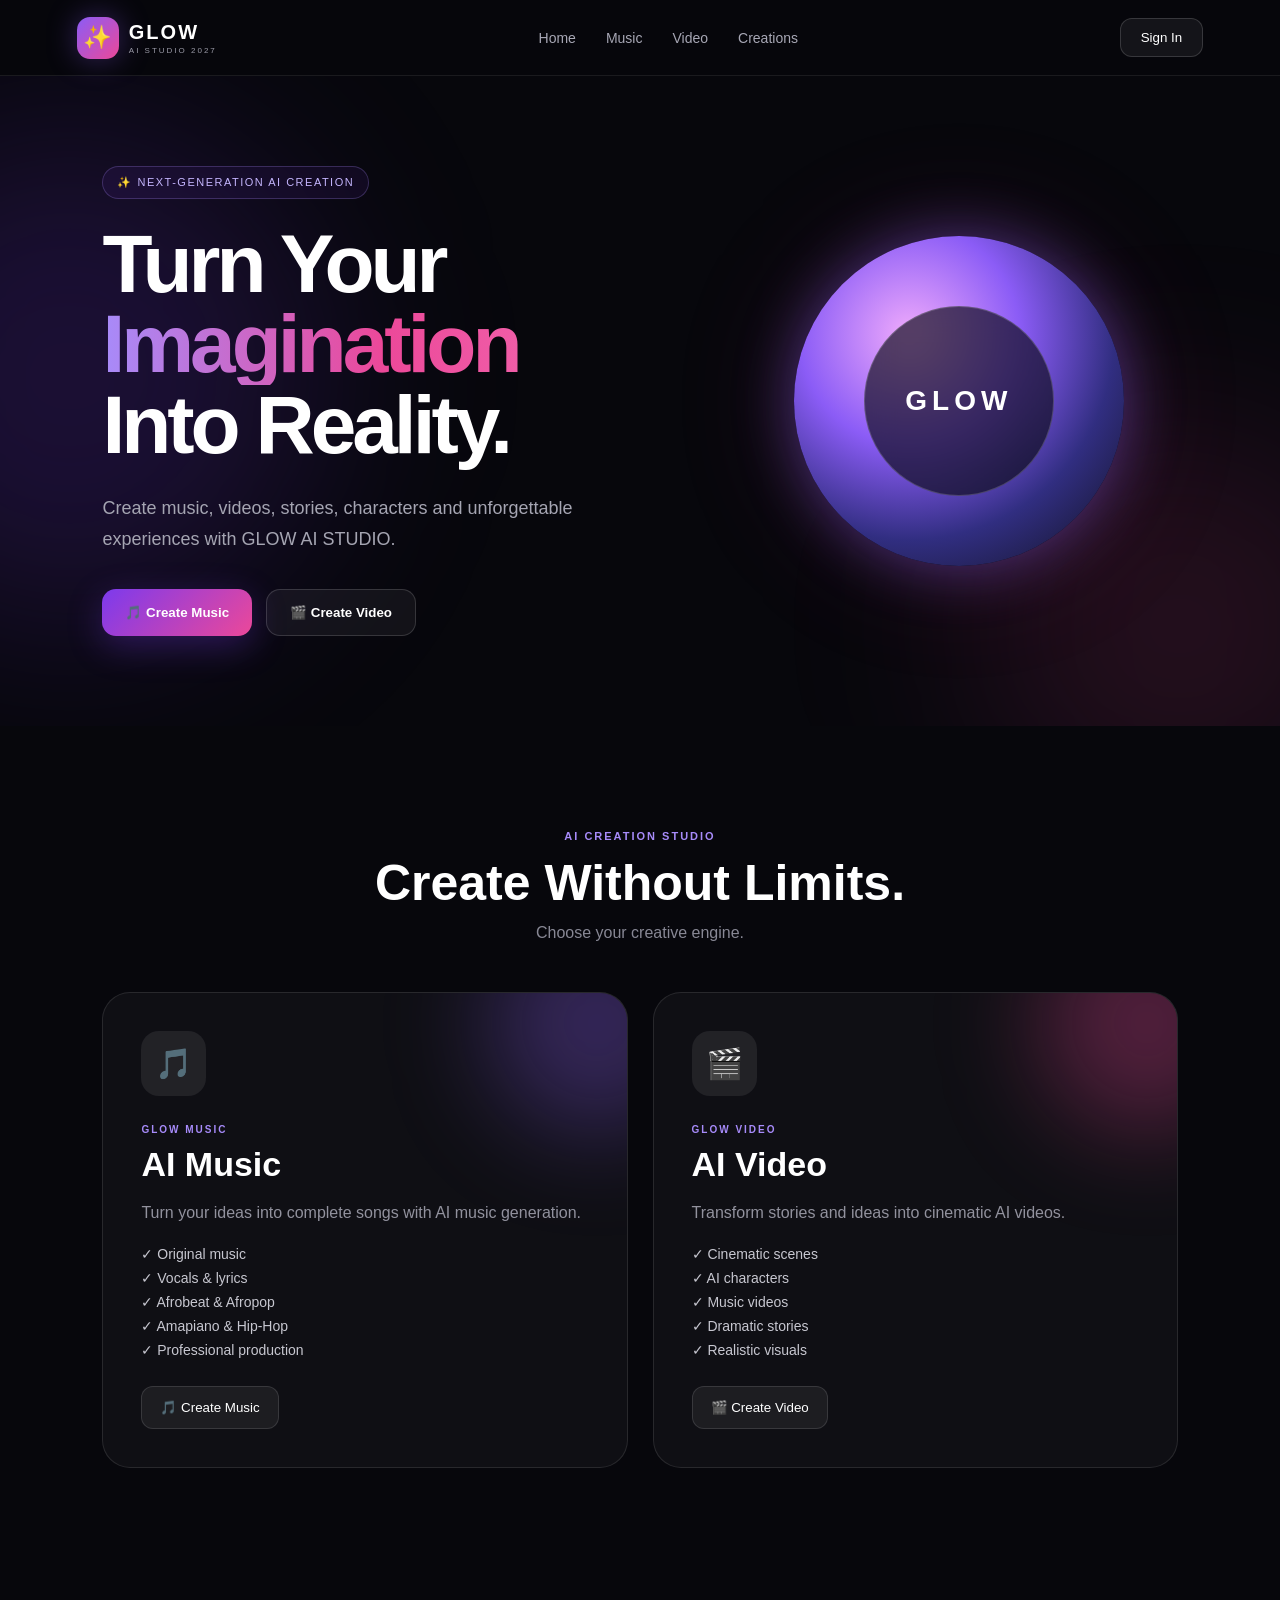
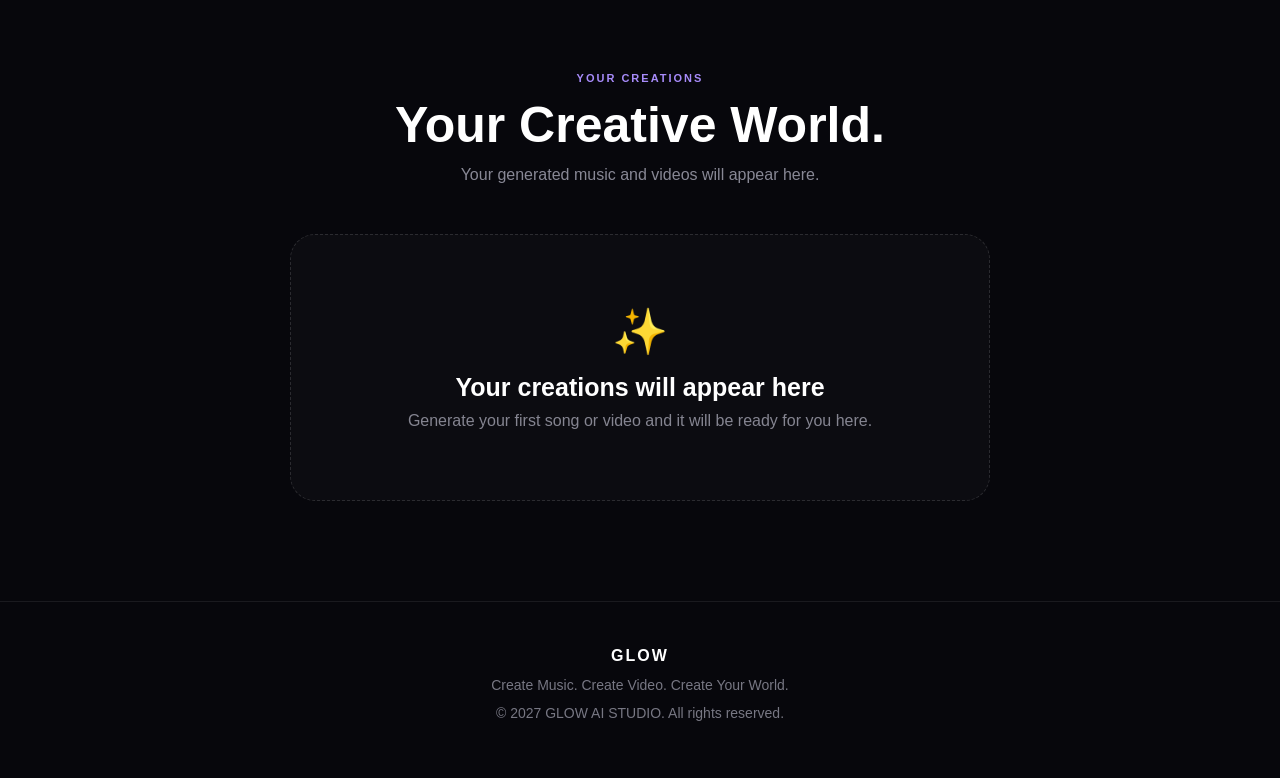
==== index.html @ 0e499d4c "Update index.html with new header and navigation Refactor HTML structure and improve header navigati" ====
<!DOCTYPE html>
<html lang="en">

<head>

    <meta charset="UTF-8">

    <meta
        name="viewport"
        content="width=device-width, initial-scale=1.0"
    >

    <title>GLOW AI STUDIO 2027</title>

    <meta
        name="description"
        content="GLOW AI STUDIO 2027 — Create AI music and AI videos from your imagination."
    >

    <link
        rel="stylesheet"
        href="style.css"
    >

</head>


<body>


<!-- =====================================================
     HEADER
====================================================== -->

<header class="topbar">

    <div class="logo">

        <div class="logo-icon">
            ✨
        </div>

        <div>

            <strong>
                GLOW
            </strong>

            <small>
                AI STUDIO 2027
            </small>

        </div>

    </div>


    <nav>

        <a href="#home">
            Home
        </a>

        <a href="#music">
            Music
        </a>

        <a href="#video">
            Video
        </a>

        <a href="#creations">
            Creations
        </a>

    </nav>


    <button
        class="login-btn"
        type="button"
    >
        Sign In
    </button>

</header>



<!-- =====================================================
     HERO
====================================================== -->

<section
    id="home"
    class="hero"
>


    <div class="hero-content">

        <div class="badge">
            ✨ NEXT-GENERATION AI CREATION
        </div>


        <h1>

            Turn Your

            <span>
                Imagination
            </span>

            Into Reality.

        </h1>


        <p>

            Create music, videos, stories,
            characters and unforgettable
            experiences with GLOW AI STUDIO.

        </p>


        <div class="hero-buttons">


            <button
                type="button"
                class="primary-btn"
                onclick="openStudio('music')"
            >

                🎵 Create Music

            </button>


            <button
                type="button"
                class="secondary-btn"
                onclick="openStudio('video')"
            >

                🎬 Create Video

            </button>


        </div>

    </div>



    <!-- HERO ORB -->

    <div class="hero-orb">

        <div class="orb">

            <div class="orb-inner">
                GLOW
            </div>

        </div>

    </div>


</section>



<!-- =====================================================
     STUDIOS
====================================================== -->

<section
    id="music"
    class="studios"
>


    <div class="section-title">

        <span>
            AI CREATION STUDIO
        </span>

        <h2>
            Create Without Limits.
        </h2>

        <p>
            Choose your creative engine.
        </p>

    </div>



    <div class="studio-grid">


        <!-- MUSIC CARD -->

        <div class="studio-card music-card">

            <div class="card-icon">
                🎵
            </div>


            <div class="card-label">
                GLOW MUSIC
            </div>


            <h3>
                AI Music
            </h3>


            <p>

                Turn your ideas into
                complete songs with AI
                music generation.

            </p>


            <ul>

                <li>
                    ✓ Original music
                </li>

                <li>
                    ✓ Vocals & lyrics
                </li>

                <li>
                    ✓ Afrobeat & Afropop
                </li>

                <li>
                    ✓ Amapiano & Hip-Hop
                </li>

                <li>
                    ✓ Professional production
                </li>

            </ul>


            <button
                type="button"
                class="card-btn"
                onclick="openStudio('music')"
            >

                🎵 Create Music

            </button>

        </div>



        <!-- VIDEO CARD -->

        <div
            id="video"
            class="studio-card video-card"
        >

            <div class="card-icon">
                🎬
            </div>


            <div class="card-label">
                GLOW VIDEO
            </div>


            <h3>
                AI Video
            </h3>


            <p>

                Transform stories and ideas
                into cinematic AI videos.

            </p>


            <ul>

                <li>
                    ✓ Cinematic scenes
                </li>

                <li>
                    ✓ AI characters
                </li>

                <li>
                    ✓ Music videos
                </li>

                <li>
                    ✓ Dramatic stories
                </li>

                <li>
                    ✓ Realistic visuals
                </li>

            </ul>


            <button
                type="button"
                class="card-btn"
                onclick="openStudio('video')"
            >

                🎬 Create Video

            </button>

        </div>


    </div>

</section>



<!-- =====================================================
     CREATIONS
====================================================== -->

<section
    id="creations"
    class="creations"
>


    <div class="section-title">

        <span>
            YOUR CREATIONS
        </span>


        <h2>
            Your Creative World.
        </h2>


        <p>
            Your generated music and videos
            will appear here.
        </p>

    </div>



    <div class="empty-state">

        <div class="empty-icon">
            ✨
        </div>


        <h3>
            Your creations will appear here
        </h3>


        <p>
            Generate your first song or video
            and it will be ready for you here.
        </p>

    </div>


</section>



<!-- =====================================================
     MUSIC / VIDEO MODAL
====================================================== -->

<div
    id="studioModal"
    class="modal"
    onclick="closeStudioOutside(event)"
>


    <div
        class="modal-box"
        onclick="event.stopPropagation()"
    >


        <button
            type="button"
            class="close-btn"
            onclick="closeStudio()"
            aria-label="Close"
        >

            ×

        </button>


        <div id="modalContent">

        </div>


    </div>

</div>



<!-- =====================================================
     FOOTER
====================================================== -->

<footer>

    <div class="footer-logo">

        GLOW

    </div>


    <p>
        Create Music. Create Video.
        Create Your World.
    </p>


    <p>
        © 2027 GLOW AI STUDIO.
        All rights reserved.
    </p>

</footer>



<!-- =====================================================
     JAVASCRIPT
====================================================== -->

<script src="app.js"></script>


</body>

            </html>
---- style.css ----
* {
  margin: 0;
  padding: 0;
  box-sizing: border-box;
  }

html {
scroll-behavior: smooth;
}

body {
font-family: Arial, Helvetica, sans-serif;
background: #07070c;
color: #ffffff;
min-height: 100vh;
}

/* =========================
HEADER
========================= */

.topbar {
position: sticky;
top: 0;
z-index: 100;
height: 76px;
padding: 0 6%;
display: flex;
align-items: center;
justify-content: space-between;
background: rgba(7,7,12,.88);
backdrop-filter: blur(18px);
border-bottom: 1px solid rgba(255,255,255,.08);
}

.logo {
display: flex;
align-items: center;
gap: 10px;
}

.logo-icon {
width: 42px;
height: 42px;
display: grid;
place-items: center;
border-radius: 13px;
font-size: 23px;
background: linear-gradient(135deg,#8b5cf6,#ec4899);
box-shadow: 0 0 30px rgba(139,92,246,.35);
}

.logo strong {
display: block;
font-size: 20px;
letter-spacing: 2px;
}

.logo small {
display: block;
margin-top: 2px;
font-size: 8px;
letter-spacing: 2px;
color: #9b9ba8;
}

nav {
display: flex;
gap: 30px;
}

nav a {
color: #a7a7b5;
text-decoration: none;
font-size: 14px;
transition: .3s;
}

nav a:hover {
color: white;
}

.login-btn {
border: 1px solid rgba(255,255,255,.15);
background: rgba(255,255,255,.06);
color: white;
padding: 11px 20px;
border-radius: 12px;
cursor: pointer;
}

/* =========================
HERO
========================= */

.hero {
position: relative;
min-height: 650px;
padding: 90px 8%;
display: flex;
align-items: center;
justify-content: space-between;
overflow: hidden;
}

.hero::before {
content: "";
position: absolute;
width: 500px;
height: 500px;
left: -180px;
top: 50px;
background: rgba(124,58,237,.18);
filter: blur(100px);
border-radius: 50%;
}

.hero::after {
content: "";
position: absolute;
width: 400px;
height: 400px;
right: -100px;
bottom: -100px;
background: rgba(236,72,153,.13);
filter: blur(100px);
border-radius: 50%;
}

.hero-content {
position: relative;
z-index: 2;
max-width: 650px;
}

.badge {
display: inline-block;
padding: 9px 14px;
margin-bottom: 25px;
border: 1px solid rgba(167,139,250,.25);
border-radius: 50px;
background: rgba(124,58,237,.08);
color: #c4b5fd;
font-size: 11px;
letter-spacing: 1.5px;
}

.hero h1 {
font-size: clamp(48px,7vw,82px);
line-height: .98;
letter-spacing: -4px;
}

.hero h1 span {
display: block;
background: linear-gradient(
90deg,
#a78bfa,
#ec4899,
#f472b6
);
-webkit-background-clip: text;
color: transparent;
}

.hero p {
max-width: 560px;
margin-top: 28px;
color: #a5a5b2;
font-size: 18px;
line-height: 1.7;
}

.hero-buttons {
display: flex;
gap: 14px;
margin-top: 35px;
}

.primary-btn,
.secondary-btn {
padding: 15px 23px;
border-radius: 14px;
font-weight: bold;
cursor: pointer;
transition: .3s;
}

.primary-btn {
border: none;
color: white;
background: linear-gradient(135deg,#7c3aed,#ec4899);
box-shadow: 0 10px 35px rgba(124,58,237,.3);
}

.secondary-btn {
color: white;
background: rgba(255,255,255,.05);
border: 1px solid rgba(255,255,255,.15);
}

.primary-btn:hover,
.secondary-btn:hover,
.card-btn:hover {
transform: translateY(-3px);
}

/* =========================
ORB
========================= */

.hero-orb {
position: relative;
z-index: 2;
margin-right: 5%;
}

.orb {
width: 330px;
height: 330px;
border-radius: 50%;
display: grid;
place-items: center;
background:
radial-gradient(
circle at 35% 30%,
#f0abfc,
#8b5cf6 35%,
#312e81 65%,
#0f0f18
);
box-shadow:
0 0 60px rgba(139,92,246,.45),
0 0 130px rgba(236,72,153,.15);
animation: float 5s ease-in-out infinite;
}

.orb-inner {
width: 190px;
height: 190px;
border-radius: 50%;
display: grid;
place-items: center;
font-size: 28px;
font-weight: bold;
letter-spacing: 5px;
background: rgba(10,10,20,.65);
border: 1px solid rgba(255,255,255,.18);
backdrop-filter: blur(15px);
}

@keyframes float {
0%,100% {
transform: translateY(0);
}

50% {
    transform: translateY(-18px);
}

}

/* =========================
SECTIONS
========================= */

.studios,
.creations {
padding: 100px 8%;
}

.section-title {
text-align: center;
margin-bottom: 50px;
}

.section-title span {
color: #a78bfa;
font-size: 11px;
font-weight: bold;
letter-spacing: 2px;
}

.section-title h2 {
margin-top: 10px;
font-size: clamp(32px,5vw,50px);
}

.section-title p {
margin-top: 12px;
color: #888895;
}

/* =========================
STUDIO CARDS
========================= */

.studio-grid {
max-width: 1100px;
margin: auto;
display: grid;
grid-template-columns: repeat(2,1fr);
gap: 25px;
}

.studio-card {
position: relative;
overflow: hidden;
padding: 38px;
min-height: 430px;
border-radius: 28px;
border: 1px solid rgba(255,255,255,.1);
background: rgba(255,255,255,.035);
transition: .35s;
}

.studio-card:hover {
transform: translateY(-7px);
border-color: rgba(167,139,250,.35);
box-shadow: 0 25px 70px rgba(0,0,0,.3);
}

.music-card::before,
.video-card::before {
content: "";
position: absolute;
width: 220px;
height: 220px;
right: -80px;
top: -80px;
border-radius: 50%;
filter: blur(50px);
}

.music-card::before {
background: rgba(139,92,246,.3);
}

.video-card::before {
background: rgba(236,72,153,.3);
}

.card-icon {
position: relative;
width: 65px;
height: 65px;
display: grid;
place-items: center;
font-size: 30px;
border-radius: 18px;
background: rgba(255,255,255,.08);
margin-bottom: 28px;
}

.card-label {
color: #a78bfa;
font-size: 10px;
font-weight: bold;
letter-spacing: 2px;
}

.studio-card h3 {
margin-top: 10px;
font-size: 34px;
}

.studio-card p {
margin-top: 15px;
color: #92929e;
line-height: 1.7;
}

.studio-card ul {
list-style: none;
margin-top: 20px;
display: grid;
gap: 8px;
color: #c7c7d0;
font-size: 14px;
}

.card-btn {
margin-top: 28px;
padding: 13px 18px;
border: 1px solid rgba(255,255,255,.12);
border-radius: 12px;
background: rgba(255,255,255,.06);
color: white;
cursor: pointer;
transition: .3s;
}

/* =========================
CREATIONS
========================= */

.empty-state {
max-width: 700px;
margin: auto;
padding: 70px 25px;
text-align: center;
border: 1px dashed rgba(255,255,255,.13);
border-radius: 25px;
background: rgba(255,255,255,.025);
}

.empty-icon {
font-size: 45px;
margin-bottom: 15px;
}

.empty-state h3 {
font-size: 25px;
}

.empty-state p {
margin-top: 10px;
color: #858591;
}

/* =========================================================
GLOW MUSIC / VIDEO MODAL
========================================================= */

.modal {
position: fixed;
inset: 0;
z-index: 1000;

display: none;

align-items: center;
justify-content: center;

padding: 25px;

background: rgba(0,0,0,.82);

backdrop-filter: blur(16px);

}

.modal.active {
display: flex;
}

.modal-box {
position: relative;

width: min(850px,100%);
max-height: 92vh;

overflow-y: auto;

padding: 45px;

border-radius: 30px;

border: 1px solid rgba(255,255,255,.13);

background:
    radial-gradient(
        circle at top right,
        rgba(139,92,246,.12),
        transparent 35%
    ),
    #101018;

box-shadow:
    0 40px 120px rgba(0,0,0,.75);

}

/* close */

.close-btn {
position: absolute;

top: 18px;
right: 20px;

width: 40px;
height: 40px;

border: 1px solid rgba(255,255,255,.1);

border-radius: 50%;

background: rgba(255,255,255,.07);

color: white;

font-size: 25px;

cursor: pointer;

z-index: 5;

}

/* =========================
STUDIO HEADER
========================= */

.studio-modal-header {
padding-right: 45px;
margin-bottom: 35px;
}

.studio-modal-badge {
display: inline-block;

margin-bottom: 12px;

color: #a78bfa;

font-size: 11px;
font-weight: bold;

letter-spacing: 2px;

}

.studio-modal-header h2 {
font-size: clamp(30px,5vw,46px);

letter-spacing: -1px;

}

.studio-modal-header p {
margin-top: 12px;

color: #92929e;

line-height: 1.7;

max-width: 650px;

}

/* =========================
FORM
========================= */

.music-form {
display: grid;

gap: 25px;

}

.form-group {
display: grid;
gap: 10px;
}

.form-group label {
color: #dedee8;

font-size: 14px;
font-weight: bold;

}

.form-hint {
color: #777784;

font-size: 12px;

margin-top: -4px;

}

.music-form textarea {
width: 100%;

min-height: 170px;

resize: vertical;

padding: 18px;

border-radius: 18px;

border: 1px solid rgba(255,255,255,.12);

background: rgba(255,255,255,.045);

color: white;

font-family: inherit;

font-size: 15px;

line-height: 1.6;

outline: none;

transition: .25s;

}

.music-form textarea:focus {
border-color: #8b5cf6;

box-shadow:
    0 0 0 3px rgba(139,92,246,.1);

}

.music-form textarea::placeholder {
color: #686875;
}

/* =========================
OPTIONS
========================= */

.form-options {
display: grid;

grid-template-columns:
    repeat(3,1fr);

gap: 18px;

}

.select-box {
display: grid;

gap: 9px;

}

.select-box label {
color: #bdbdc9;

font-size: 13px;
font-weight: bold;

}

.select-box select {
width: 100%;

padding: 14px 15px;

border-radius: 13px;

border: 1px solid rgba(255,255,255,.11);

background: #181821;

color: white;

outline: none;

cursor: pointer;

}

.select-box select:focus {
border-color: #8b5cf6;
}

/* =========================
GENERATE BUTTON
========================= */

.generate-btn {
width: 100%;

min-height: 58px;

margin-top: 5px;

border: none;

border-radius: 16px;

color: white;

font-size: 16px;

font-weight: bold;

cursor: pointer;

background:
    linear-gradient(
        135deg,
        #7c3aed,
        #ec4899
    );

box-shadow:
    0 15px 40px rgba(124,58,237,.25);

transition: .3s;

}

.generate-btn:hover {
transform: translateY(-2px);

box-shadow:
    0 20px 50px rgba(124,58,237,.4);

}

.generate-btn:disabled {
opacity: .6;

cursor: wait;

transform: none;

}

/* =========================
GENERATING STATE
========================= */

.generation-status {
display: none;

margin-top: 25px;

padding: 20px;

border-radius: 16px;

border: 1px solid rgba(167,139,250,.15);

background: rgba(139,92,246,.06);

text-align: center;

}

.generation-status.active {
display: block;
}

.loading-ring {
width: 30px;
height: 30px;

margin: 0 auto 12px;

border: 3px solid rgba(255,255,255,.15);

border-top-color: #a78bfa;

border-radius: 50%;

animation: spin 1s linear infinite;

}

@keyframes spin {
to {
transform: rotate(360deg);
}
}

/* =========================
FOOTER
========================= */

footer {
padding: 45px 8%;

text-align: center;

border-top: 1px solid rgba(255,255,255,.08);

color: #777783;

}

.footer-logo {
color: white;

font-weight: bold;

letter-spacing: 2px;

}

footer p {
margin: 12px 0;

font-size: 14px;

}

/* =========================
MOBILE
========================= */

@media (max-width:800px) {

.topbar {
    padding: 0 20px;
}

nav {
    display: none;
}

.hero {
    min-height: auto;

    padding: 75px 22px 60px;

    display: block;
}

.hero h1 {
    font-size: 53px;

    letter-spacing: -3px;
}

.hero p {
    font-size: 16px;
}

.hero-buttons {
    flex-direction: column;
}

.hero-buttons button {
    width: 100%;
}

.hero-orb {
    display: flex;

    justify-content: center;

    margin: 70px 0 10px;
}

.orb {
    width: 245px;
    height: 245px;
}

.orb-inner {
    width: 140px;
    height: 140px;

    font-size: 21px;
}

.studios,
.creations {
    padding: 70px 20px;
}

.studio-grid {
    grid-template-columns: 1fr;
}

.studio-card {
    padding: 28px;
}

.studio-card h3 {
    font-size: 30px;
}


/* MODAL MOBILE */

.modal {
    padding: 10px;
}

.modal-box {
    width: 100%;

    max-height: 96vh;

    padding: 28px 20px;

    border-radius: 23px;
}

.studio-modal-header {
    margin-top: 15px;
    margin-bottom: 28px;
}

.studio-modal-header h2 {
    font-size: 32px;
}

.form-options {
    grid-template-columns: 1fr;
    gap: 16px;
}

.music-form textarea {
    min-height: 150px;
}

.generate-btn {
    min-height: 55px;
}

}

@media (max-width:400px) {

.login-btn {
    display: none;
}

.hero h1 {
    font-size: 45px;
}

    }
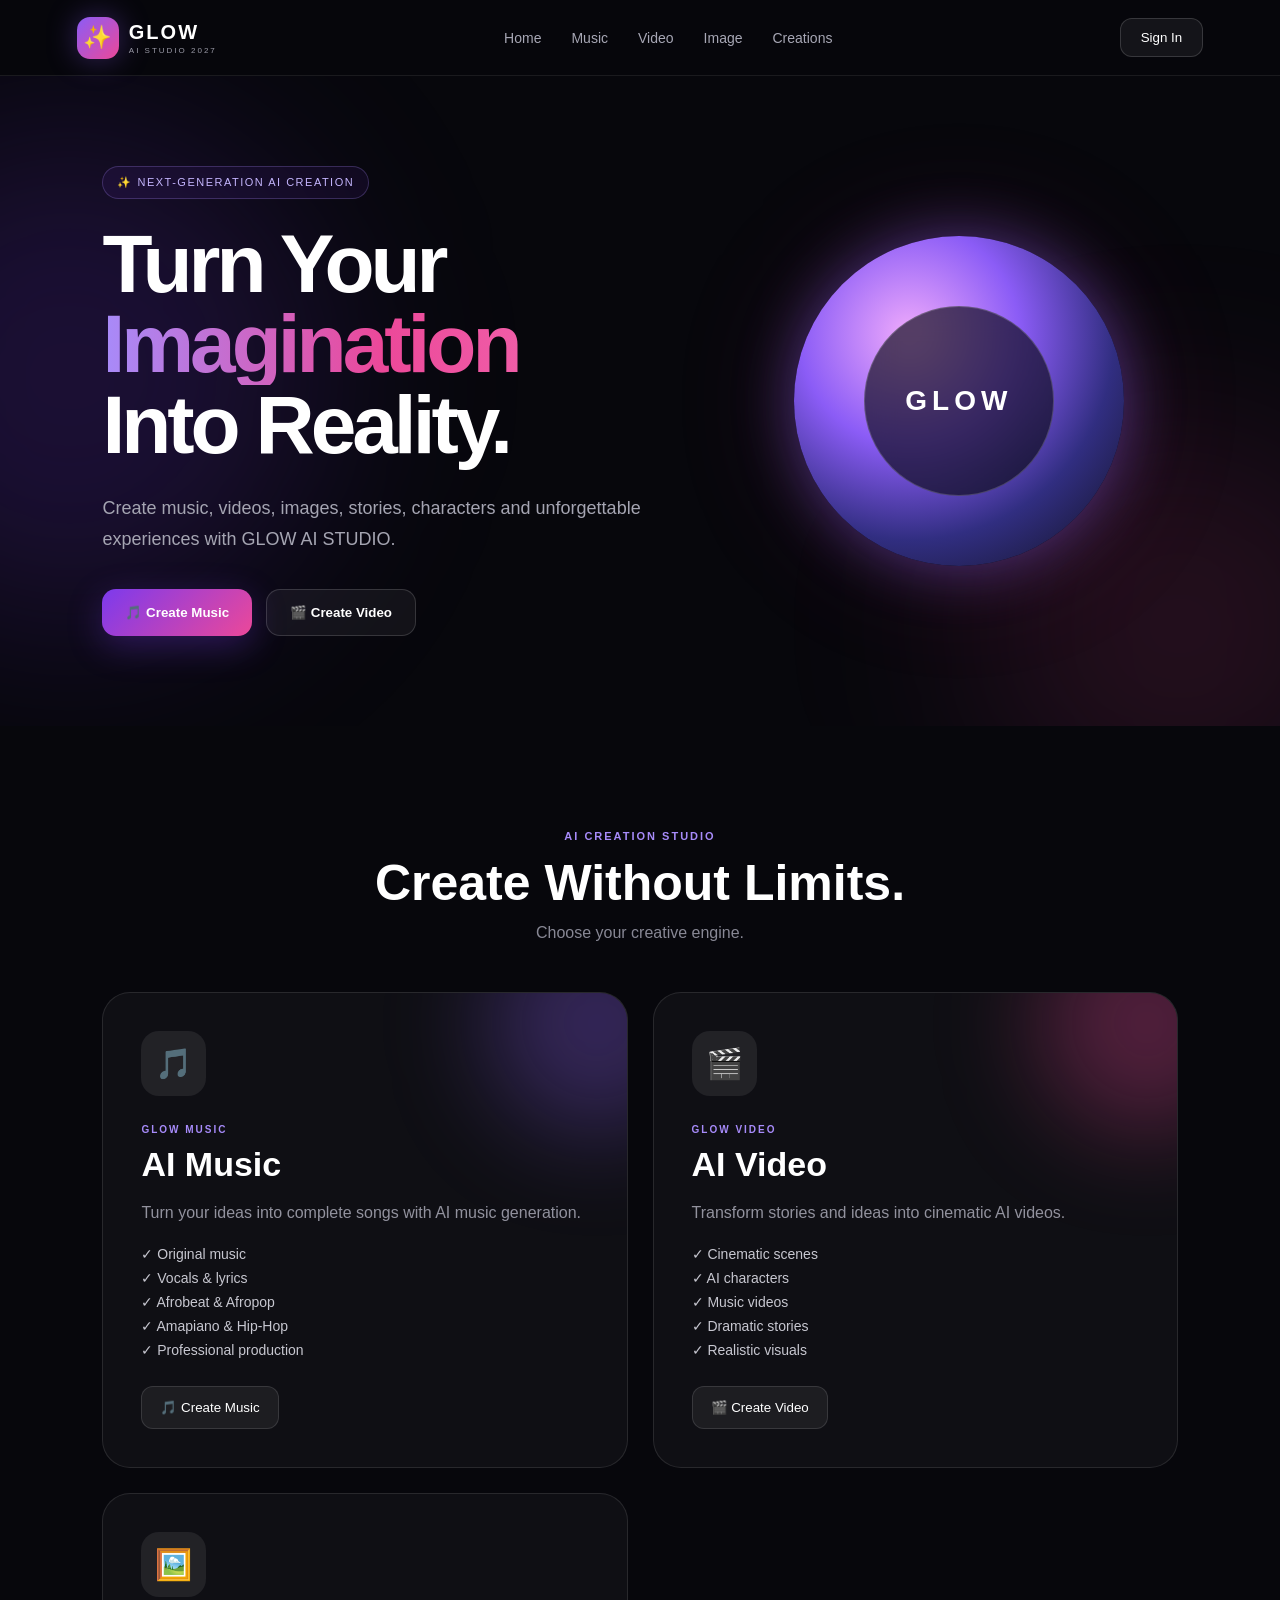
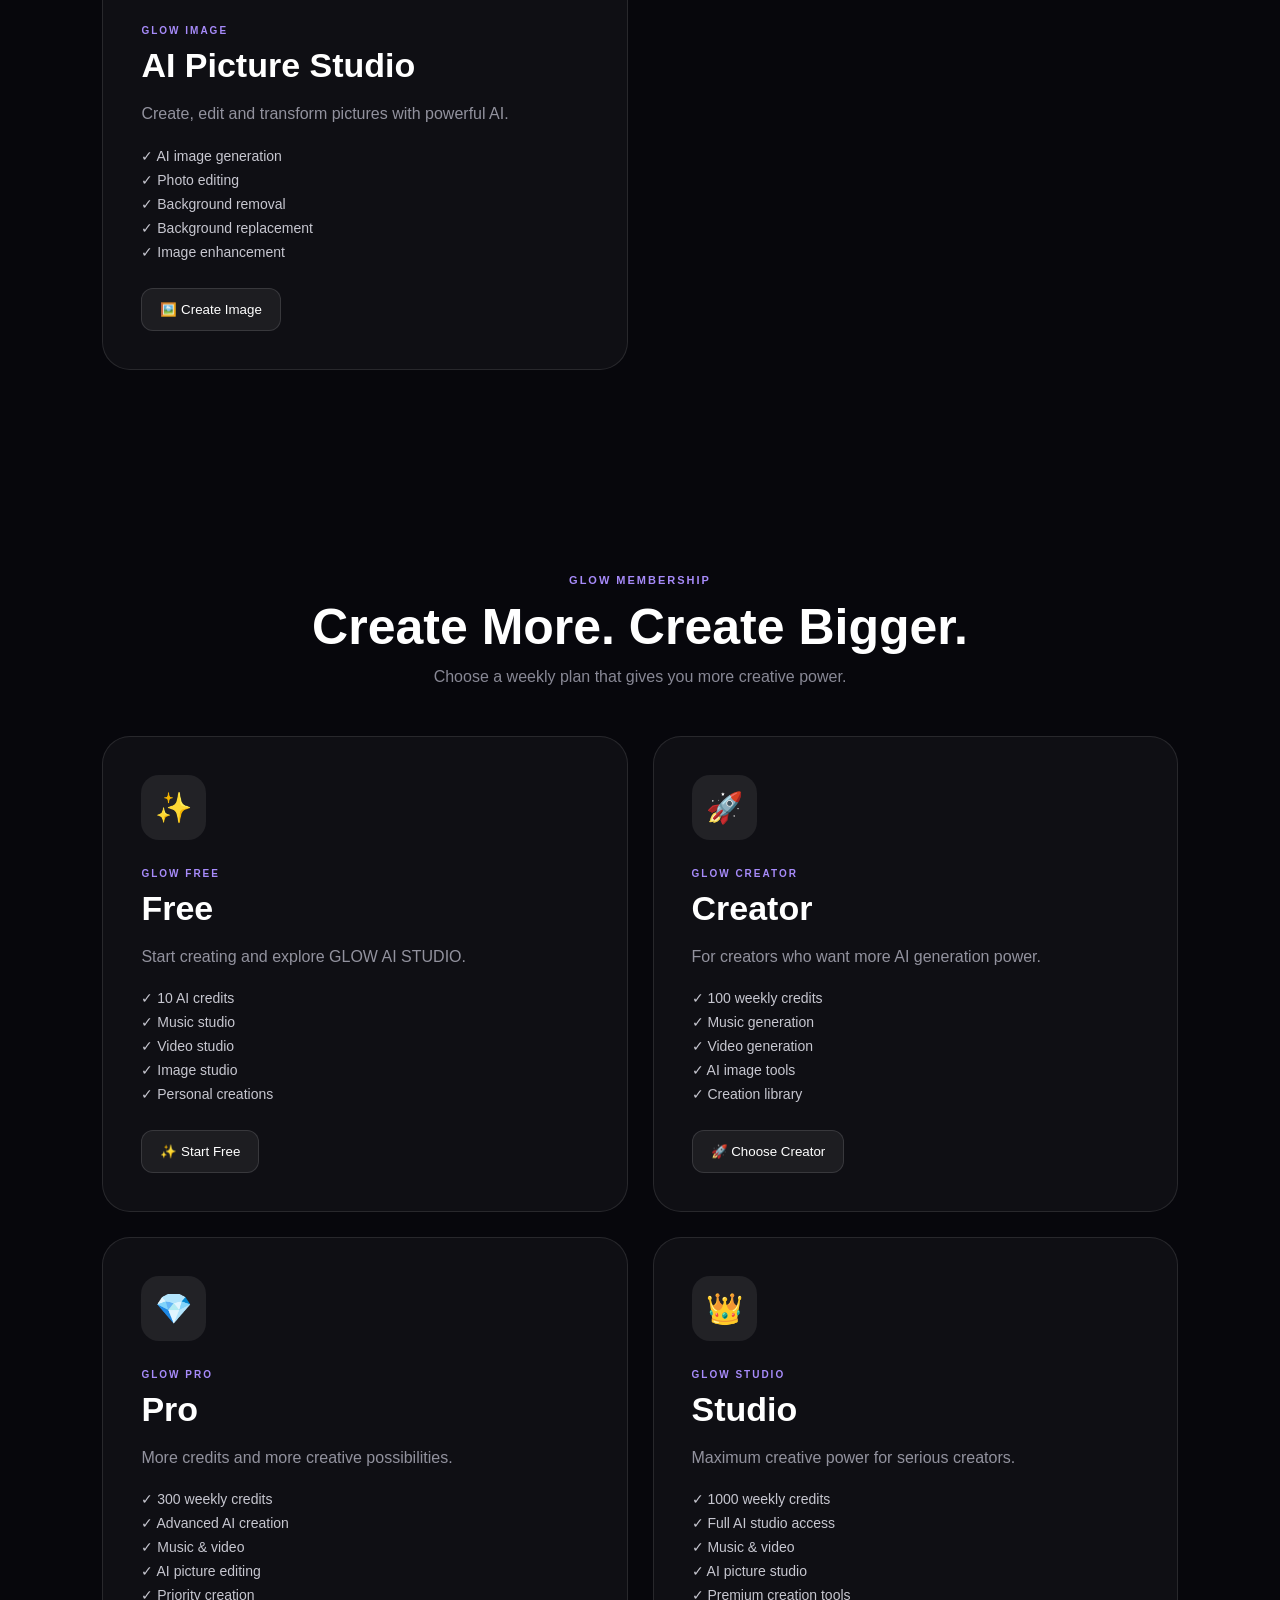
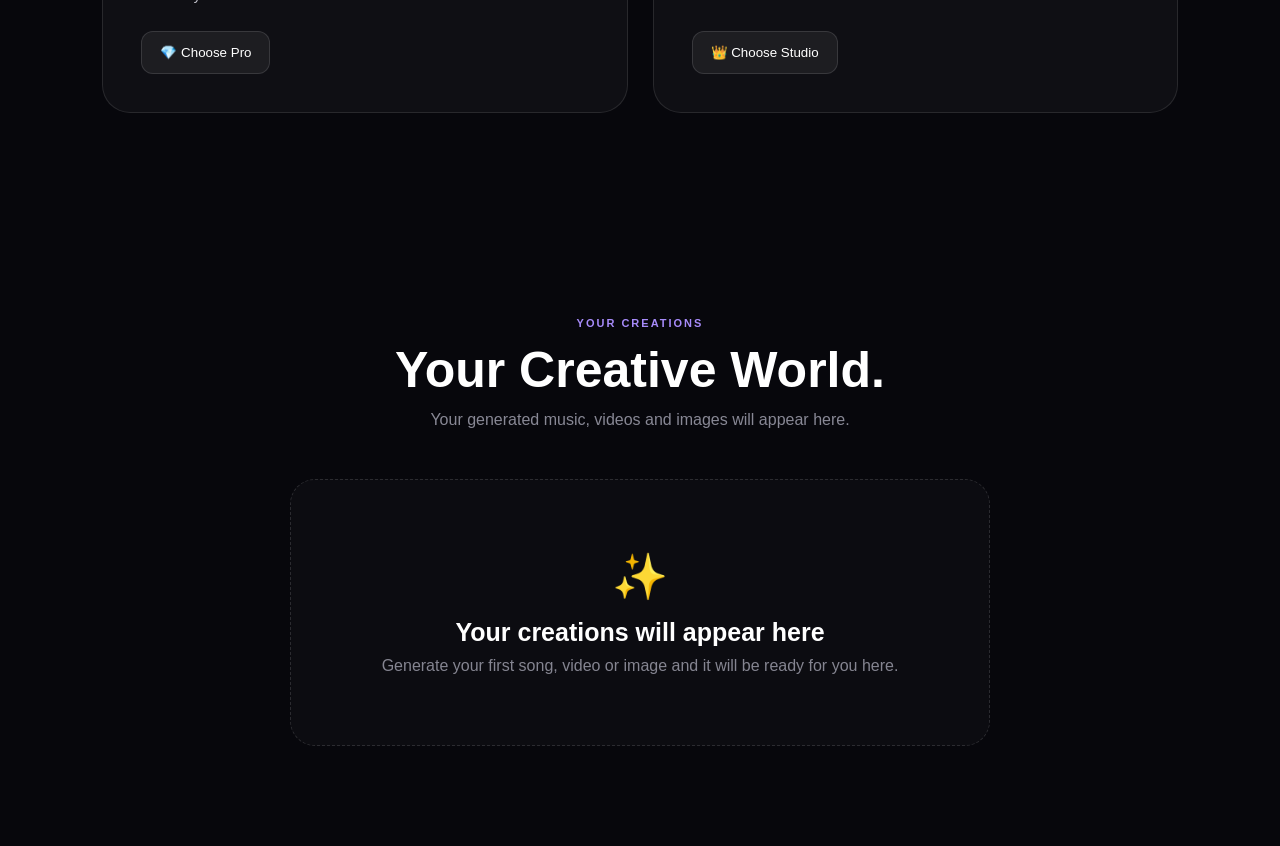
==== commit 22ba1b24: "Refactor index.html for improved content and layout Updated the HTML structure and content to enhanc" ====
--- a/index.html
+++ b/index.html
@@ -2,31 +2,21 @@
 <html lang="en">
 
 <head>
-
     <meta charset="UTF-8">
 
-    <meta
-        name="viewport"
-        content="width=device-width, initial-scale=1.0"
-    >
+    <meta name="viewport" content="width=device-width, initial-scale=1.0">
 
     <title>GLOW AI STUDIO 2027</title>
 
     <meta
         name="description"
-        content="GLOW AI STUDIO 2027 — Create AI music and AI videos from your imagination."
+        content="GLOW AI STUDIO 2027 — Create AI music, videos, images and unforgettable experiences."
     >
 
-    <link
-        rel="stylesheet"
-        href="style.css"
-    >
-
+    <link rel="stylesheet" href="style.css">
 </head>
 
-
 <body>
-
 
 <!-- =====================================================
      HEADER
@@ -41,15 +31,11 @@
         </div>
 
         <div>
-
-            <strong>
-                GLOW
-            </strong>
+            <strong>GLOW</strong>
 
             <small>
                 AI STUDIO 2027
             </small>
-
         </div>
 
     </div>
@@ -69,6 +55,10 @@
             Video
         </a>
 
+        <a href="#image">
+            Image
+        </a>
+
         <a href="#creations">
             Creations
         </a>
@@ -79,12 +69,12 @@
     <button
         class="login-btn"
         type="button"
+        onclick="openAccount()"
     >
         Sign In
     </button>
 
 </header>
-
 
 
 <!-- =====================================================
@@ -96,7 +86,6 @@
     class="hero"
 >
 
-
     <div class="hero-content">
 
         <div class="badge">
@@ -119,24 +108,21 @@
 
         <p>
 
-            Create music, videos, stories,
-            characters and unforgettable
-            experiences with GLOW AI STUDIO.
+            Create music, videos, images, stories,
+            characters and unforgettable experiences
+            with GLOW AI STUDIO.
 
         </p>
 
 
         <div class="hero-buttons">
-
 
             <button
                 type="button"
                 class="primary-btn"
                 onclick="openStudio('music')"
             >
-
                 🎵 Create Music
-
             </button>
 
 
@@ -145,16 +131,12 @@
                 class="secondary-btn"
                 onclick="openStudio('video')"
             >
-
                 🎬 Create Video
-
-            </button>
-
-
-        </div>
-
-    </div>
-
+            </button>
+
+        </div>
+
+    </div>
 
 
     <!-- HERO ORB -->
@@ -171,13 +153,11 @@
 
     </div>
 
-
 </section>
 
 
-
 <!-- =====================================================
-     STUDIOS
+     AI STUDIOS
 ====================================================== -->
 
 <section
@@ -185,7 +165,6 @@
     class="studios"
 >
 
-
     <div class="section-title">
 
         <span>
@@ -203,11 +182,12 @@
     </div>
 
 
-
     <div class="studio-grid">
 
 
-        <!-- MUSIC CARD -->
+        <!-- =================================================
+             MUSIC CARD
+        ================================================== -->
 
         <div class="studio-card music-card">
 
@@ -227,11 +207,8 @@
 
 
             <p>
-
-                Turn your ideas into
-                complete songs with AI
-                music generation.
-
+                Turn your ideas into complete songs
+                with AI music generation.
             </p>
 
 
@@ -265,16 +242,15 @@
                 class="card-btn"
                 onclick="openStudio('music')"
             >
-
                 🎵 Create Music
-
-            </button>
-
-        </div>
-
-
-
-        <!-- VIDEO CARD -->
+            </button>
+
+        </div>
+
+
+        <!-- =================================================
+             VIDEO CARD
+        ================================================== -->
 
         <div
             id="video"
@@ -297,10 +273,8 @@
 
 
             <p>
-
                 Transform stories and ideas
                 into cinematic AI videos.
-
             </p>
 
 
@@ -334,22 +308,360 @@
                 class="card-btn"
                 onclick="openStudio('video')"
             >
-
                 🎬 Create Video
-
-            </button>
-
-        </div>
-
+            </button>
+
+        </div>
+
+
+        <!-- =================================================
+             IMAGE CARD
+        ================================================== -->
+
+        <div
+            id="image"
+            class="studio-card image-card"
+        >
+
+            <div class="card-icon">
+                🖼️
+            </div>
+
+
+            <div class="card-label">
+                GLOW IMAGE
+            </div>
+
+
+            <h3>
+                AI Picture Studio
+            </h3>
+
+
+            <p>
+                Create, edit and transform pictures
+                with powerful AI.
+            </p>
+
+
+            <ul>
+
+                <li>
+                    ✓ AI image generation
+                </li>
+
+                <li>
+                    ✓ Photo editing
+                </li>
+
+                <li>
+                    ✓ Background removal
+                </li>
+
+                <li>
+                    ✓ Background replacement
+                </li>
+
+                <li>
+                    ✓ Image enhancement
+                </li>
+
+            </ul>
+
+
+            <button
+                type="button"
+                class="card-btn"
+                onclick="openStudio('image')"
+            >
+                🖼️ Create Image
+            </button>
+
+        </div>
 
     </div>
 
 </section>
 
 
-
 <!-- =====================================================
-     CREATIONS
+     SUBSCRIPTION
+====================================================== -->
+
+<section
+    id="subscription"
+    class="studios"
+>
+
+    <div class="section-title">
+
+        <span>
+            GLOW MEMBERSHIP
+        </span>
+
+
+        <h2>
+            Create More. Create Bigger.
+        </h2>
+
+
+        <p>
+            Choose a weekly plan that gives you more
+            creative power.
+        </p>
+
+    </div>
+
+
+    <div class="studio-grid">
+
+
+        <!-- FREE -->
+
+        <div class="studio-card">
+
+            <div class="card-icon">
+                ✨
+            </div>
+
+
+            <div class="card-label">
+                GLOW FREE
+            </div>
+
+
+            <h3>
+                Free
+            </h3>
+
+
+            <p>
+                Start creating and explore GLOW AI STUDIO.
+            </p>
+
+
+            <ul>
+
+                <li>
+                    ✓ 10 AI credits
+                </li>
+
+                <li>
+                    ✓ Music studio
+                </li>
+
+                <li>
+                    ✓ Video studio
+                </li>
+
+                <li>
+                    ✓ Image studio
+                </li>
+
+                <li>
+                    ✓ Personal creations
+                </li>
+
+            </ul>
+
+
+            <button
+                type="button"
+                class="card-btn"
+                onclick="openSubscription('free')"
+            >
+                ✨ Start Free
+            </button>
+
+        </div>
+
+
+        <!-- CREATOR -->
+
+        <div class="studio-card">
+
+            <div class="card-icon">
+                🚀
+            </div>
+
+
+            <div class="card-label">
+                GLOW CREATOR
+            </div>
+
+
+            <h3>
+                Creator
+            </h3>
+
+
+            <p>
+                For creators who want more AI generation power.
+            </p>
+
+
+            <ul>
+
+                <li>
+                    ✓ 100 weekly credits
+                </li>
+
+                <li>
+                    ✓ Music generation
+                </li>
+
+                <li>
+                    ✓ Video generation
+                </li>
+
+                <li>
+                    ✓ AI image tools
+                </li>
+
+                <li>
+                    ✓ Creation library
+                </li>
+
+            </ul>
+
+
+            <button
+                type="button"
+                class="card-btn"
+                onclick="openSubscription('creator')"
+            >
+                🚀 Choose Creator
+            </button>
+
+        </div>
+
+
+        <!-- PRO -->
+
+        <div class="studio-card">
+
+            <div class="card-icon">
+                💎
+            </div>
+
+
+            <div class="card-label">
+                GLOW PRO
+            </div>
+
+
+            <h3>
+                Pro
+            </h3>
+
+
+            <p>
+                More credits and more creative possibilities.
+            </p>
+
+
+            <ul>
+
+                <li>
+                    ✓ 300 weekly credits
+                </li>
+
+                <li>
+                    ✓ Advanced AI creation
+                </li>
+
+                <li>
+                    ✓ Music & video
+                </li>
+
+                <li>
+                    ✓ AI picture editing
+                </li>
+
+                <li>
+                    ✓ Priority creation
+                </li>
+
+            </ul>
+
+
+            <button
+                type="button"
+                class="card-btn"
+                onclick="openSubscription('pro')"
+            >
+                💎 Choose Pro
+            </button>
+
+        </div>
+
+
+        <!-- STUDIO -->
+
+        <div class="studio-card">
+
+            <div class="card-icon">
+                👑
+            </div>
+
+
+            <div class="card-label">
+                GLOW STUDIO
+            </div>
+
+
+            <h3>
+                Studio
+            </h3>
+
+
+            <p>
+                Maximum creative power for serious creators.
+            </p>
+
+
+            <ul>
+
+                <li>
+                    ✓ 1000 weekly credits
+                </li>
+
+                <li>
+                    ✓ Full AI studio access
+                </li>
+
+                <li>
+                    ✓ Music & video
+                </li>
+
+                <li>
+                    ✓ AI picture studio
+                </li>
+
+                <li>
+                    ✓ Premium creation tools
+                </li>
+
+            </ul>
+
+
+            <button
+                type="button"
+                class="card-btn"
+                onclick="openSubscription('studio')"
+            >
+                👑 Choose Studio
+            </button>
+
+        </div>
+
+    </div>
+
+</section>
+
+
+<!-- =====================================================
+     YOUR CREATIONS
 ====================================================== -->
 
 <section
@@ -357,7 +669,6 @@
     class="creations"
 >
 
-
     <div class="section-title">
 
         <span>
@@ -371,15 +682,17 @@
 
 
         <p>
-            Your generated music and videos
+            Your generated music, videos and images
             will appear here.
         </p>
 
     </div>
 
 
-
-    <div class="empty-state">
+    <div
+        id="creationsContainer"
+        class="empty-state"
+    >
 
         <div class="empty-icon">
             ✨
@@ -392,19 +705,17 @@
 
 
         <p>
-            Generate your first song or video
+            Generate your first song, video or image
             and it will be ready for you here.
         </p>
 
     </div>
 
-
 </section>
 
 
-
 <!-- =====================================================
-     MUSIC / VIDEO MODAL
+     MAIN STUDIO MODAL
 ====================================================== -->
 
 <div
@@ -413,12 +724,10 @@
     onclick="closeStudioOutside(event)"
 >
 
-
     <div
         class="modal-box"
         onclick="event.stopPropagation()"
     >
-
 
         <button
             type="button"
@@ -426,58 +735,50 @@
             onclick="closeStudio()"
             aria-label="Close"
         >
-
             ×
-
         </button>
 
 
         <div id="modalContent">
-
-        </div>
-
+        </div>
 
     </div>
 
 </div>
 
 
-
 <!-- =====================================================
-     FOOTER
+     ACCOUNT MODAL
 ====================================================== -->
 
-<footer>
-
-    <div class="footer-logo">
-
-        GLOW
-
-    </div>
-
-
-    <p>
-        Create Music. Create Video.
-        Create Your World.
-    </p>
-
-
-    <p>
-        © 2027 GLOW AI STUDIO.
-        All rights reserved.
-    </p>
-
-</footer>
-
+<div
+    id="accountModal"
+    class="modal"
+    onclick="closeAccountOutside(event)"
+>
+
+    <div
+        class="modal-box"
+        onclick="event.stopPropagation()"
+    >
+
+        <button
+            type="button"
+            class="close-btn"
+            onclick="closeAccount()"
+            aria-label="Close"
+        >
+            ×
+        </button>
+
+
+        <div id="accountContent">
+        </div>
+
+    </div>
+
+</div>
 
 
 <!-- =====================================================
-     JAVASCRIPT
-====================================================== -->
-
-<script src="app.js"></script>
-
-
-</body>
-
-            </html>
+     FOOT
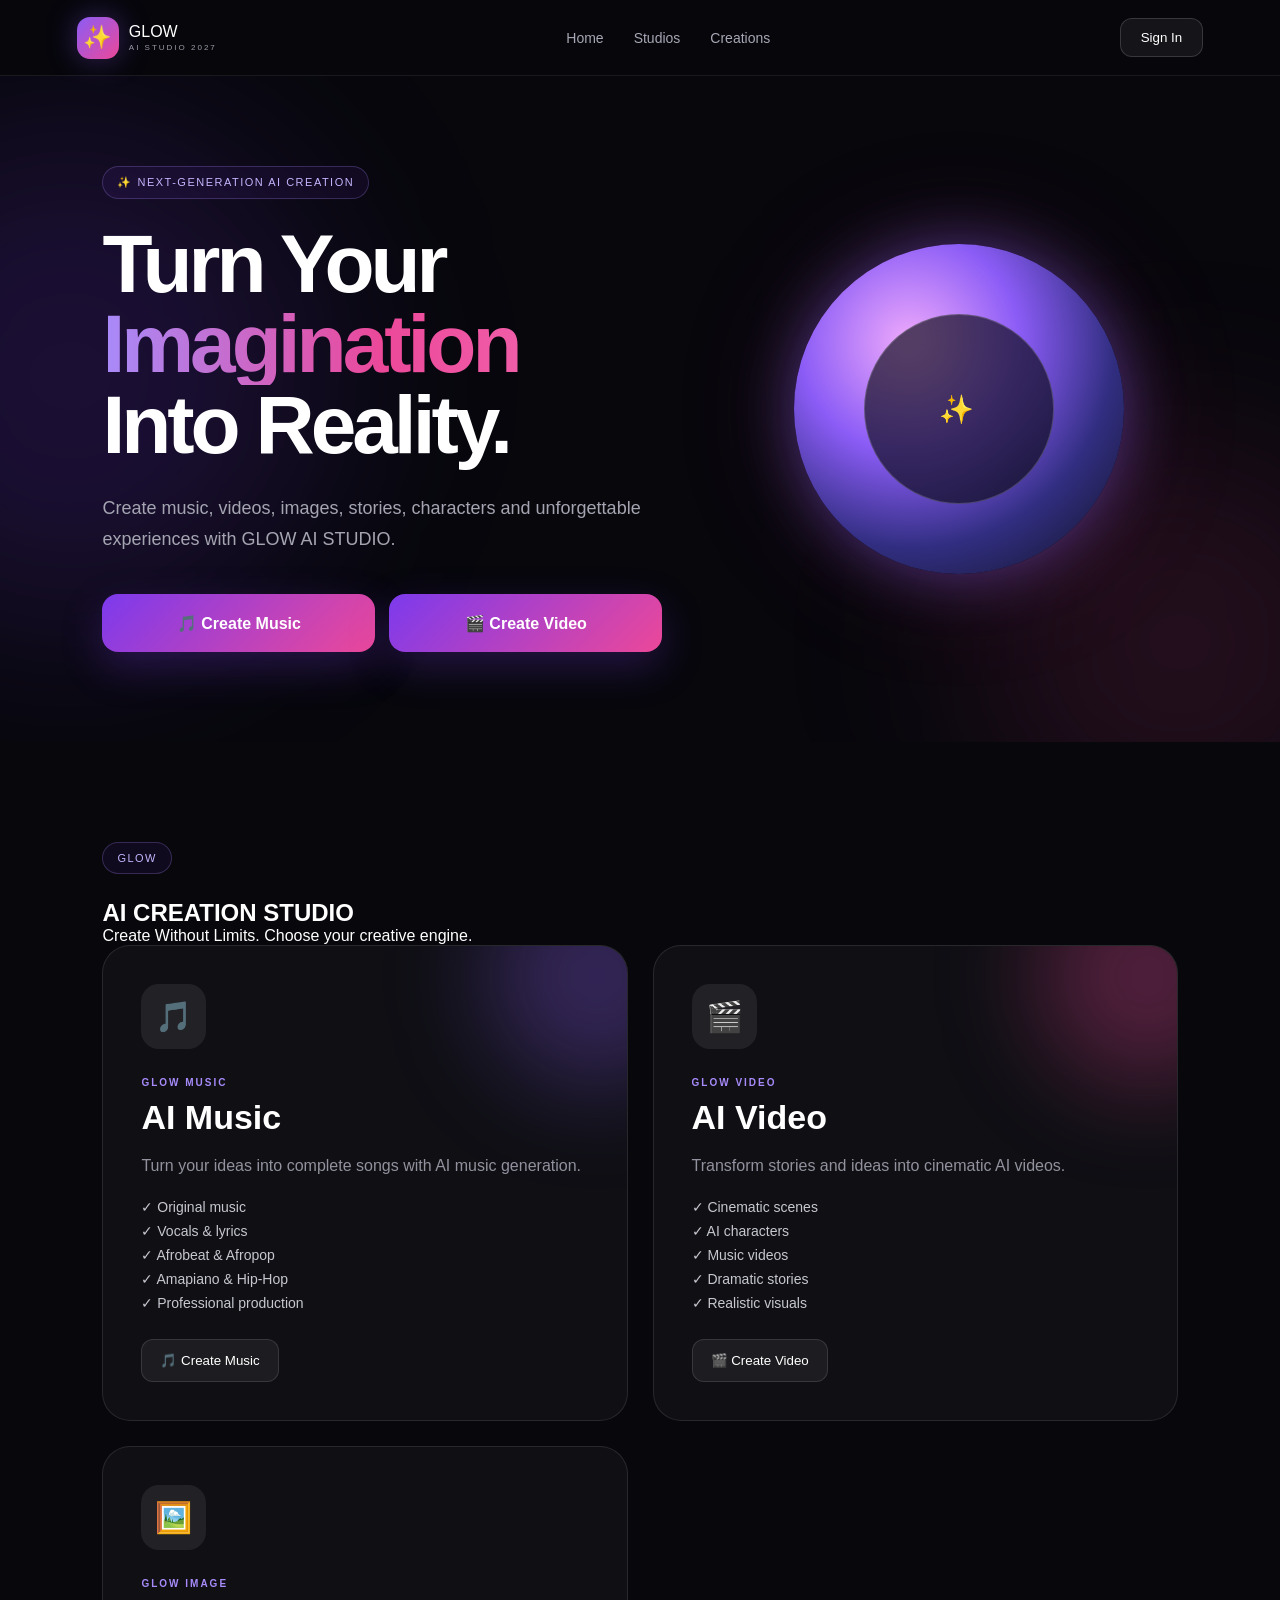
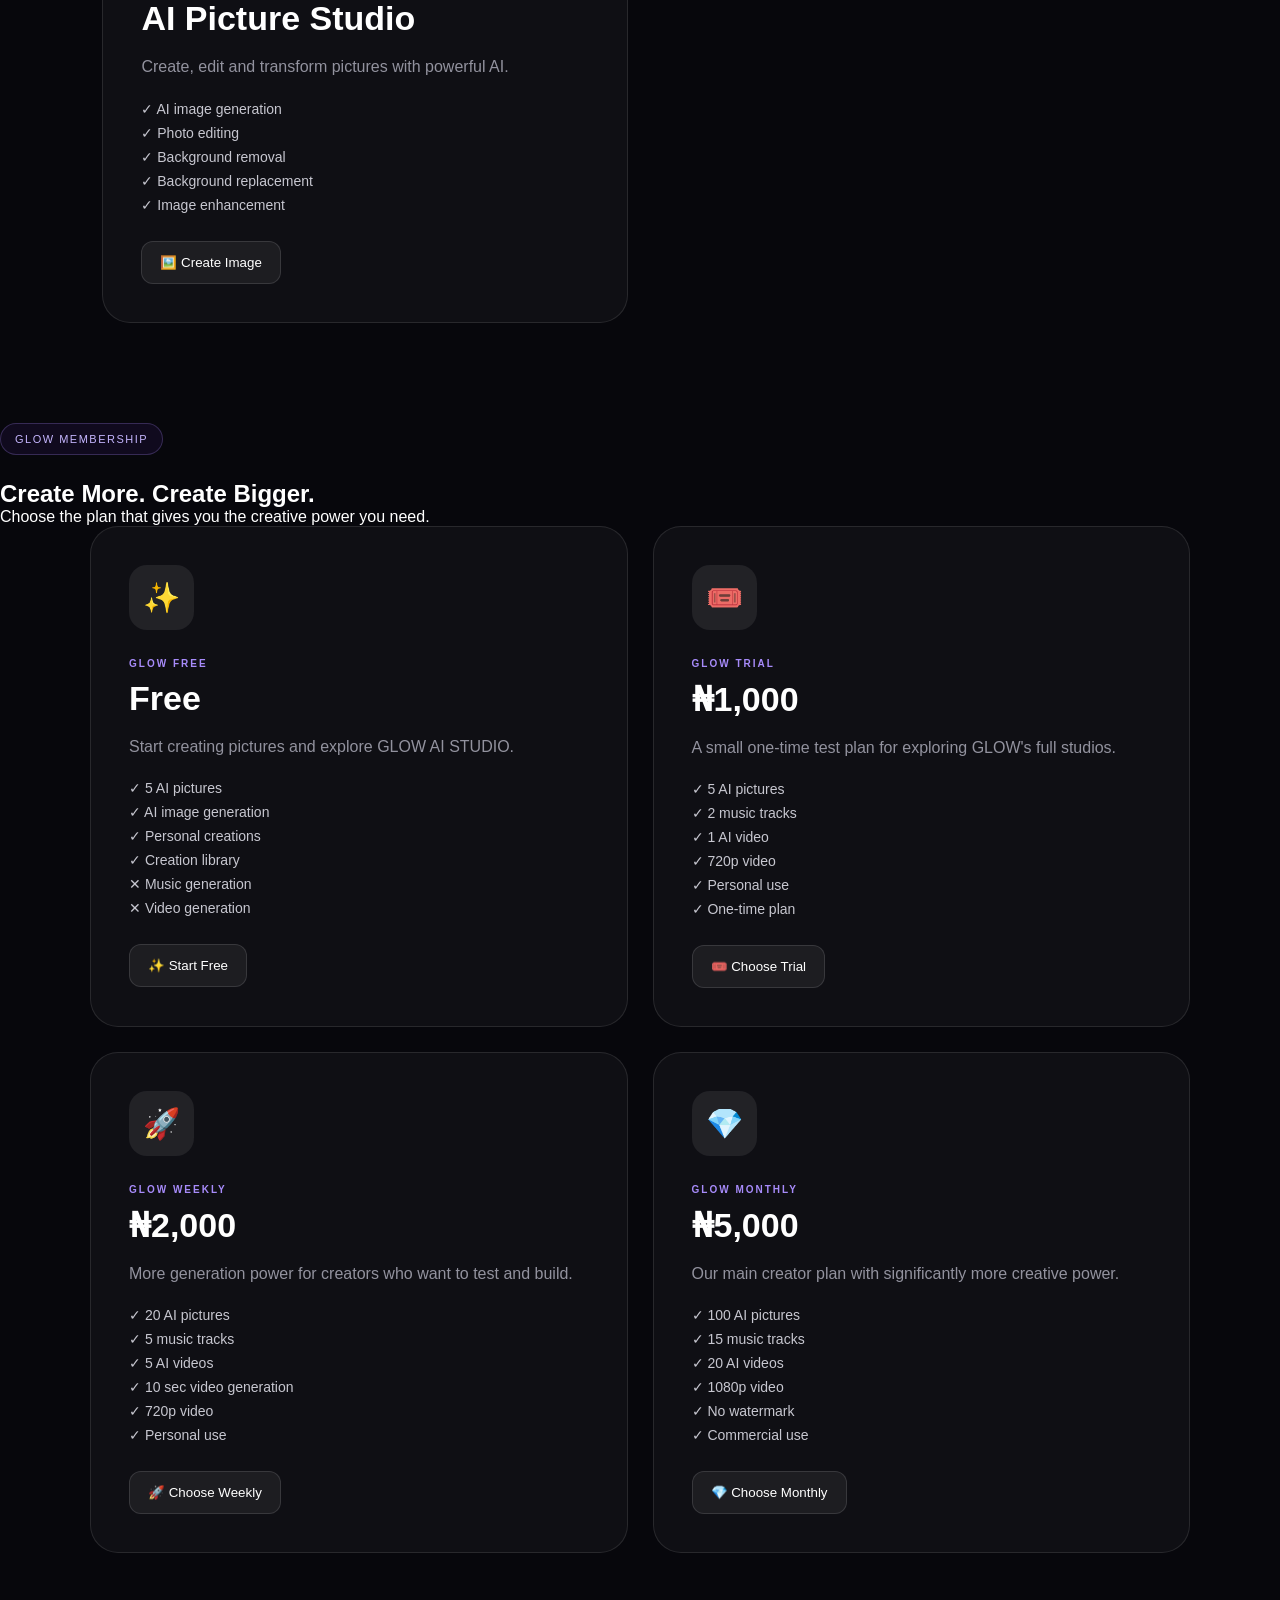
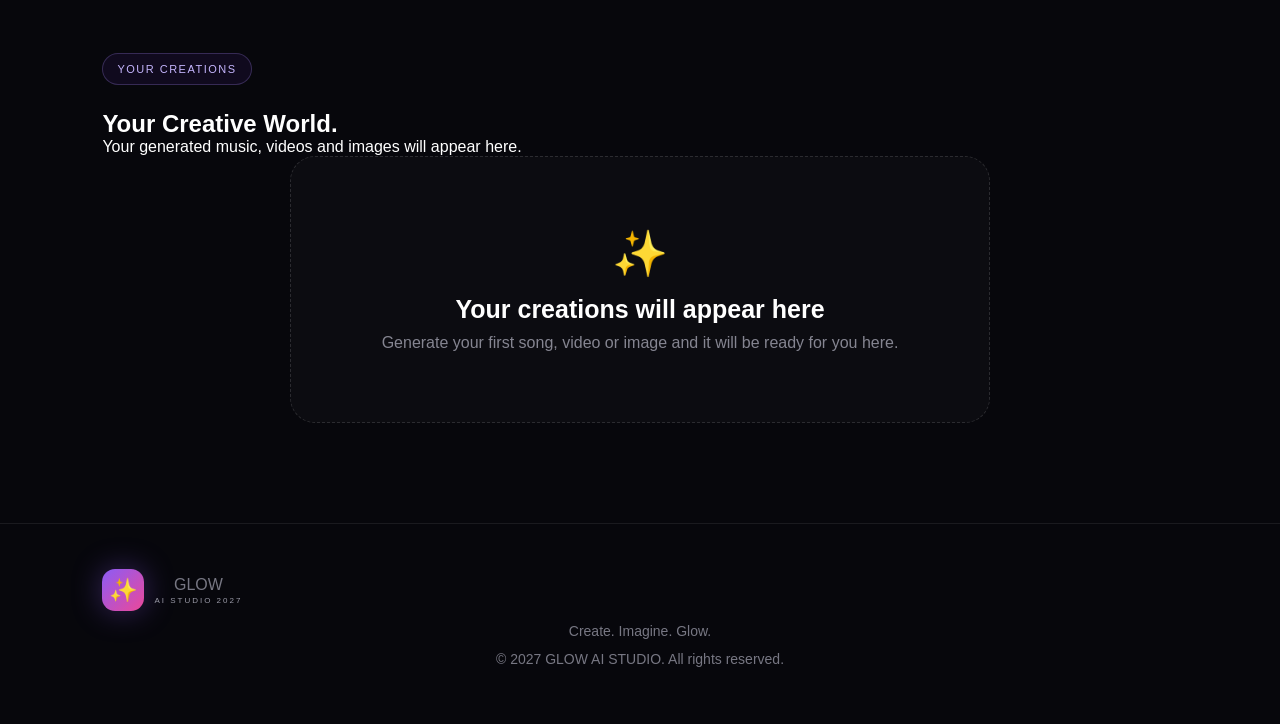
==== commit a9b3e8ee: "Update index.html" ====
--- a/index.html
+++ b/index.html
@@ -1,74 +1,48 @@
 <!DOCTYPE html>
 <html lang="en">
-
 <head>
     <meta charset="UTF-8">
 
-    <meta name="viewport" content="width=device-width, initial-scale=1.0">
+    <meta
+        name="viewport"
+        content="width=device-width, initial-scale=1.0"
+    >
 
     <title>GLOW AI STUDIO 2027</title>
 
     <meta
         name="description"
-        content="GLOW AI STUDIO 2027 — Create AI music, videos, images and unforgettable experiences."
+        content="GLOW AI STUDIO 2027 — Create AI music, videos and images."
     >
 
-    <link rel="stylesheet" href="style.css">
+    <link rel="stylesheet" href="/style.css">
 </head>
 
 <body>
 
 <!-- =====================================================
-     HEADER
-====================================================== -->
+     TOP NAVIGATION
+===================================================== -->
 
 <header class="topbar">
 
     <div class="logo">
-
-        <div class="logo-icon">
-            ✨
-        </div>
+        <div class="logo-icon">✨</div>
 
         <div>
-            <strong>GLOW</strong>
-
-            <small>
-                AI STUDIO 2027
-            </small>
-        </div>
-
-    </div>
-
+            <div>GLOW</div>
+            <small>AI STUDIO 2027</small>
+        </div>
+    </div>
 
     <nav>
-
-        <a href="#home">
-            Home
-        </a>
-
-        <a href="#music">
-            Music
-        </a>
-
-        <a href="#video">
-            Video
-        </a>
-
-        <a href="#image">
-            Image
-        </a>
-
-        <a href="#creations">
-            Creations
-        </a>
-
+        <a href="#home">Home</a>
+        <a href="#studios">Studios</a>
+        <a href="#creations">Creations</a>
     </nav>
-
 
     <button
         class="login-btn"
-        type="button"
         onclick="openAccount()"
     >
         Sign In
@@ -79,11 +53,13 @@
 
 <!-- =====================================================
      HERO
-====================================================== -->
+===================================================== -->
+
+<main>
 
 <section
+    class="hero"
     id="home"
-    class="hero"
 >
 
     <div class="hero-content">
@@ -92,43 +68,29 @@
             ✨ NEXT-GENERATION AI CREATION
         </div>
 
-
         <h1>
-
             Turn Your
-
-            <span>
-                Imagination
-            </span>
-
+            <span>Imagination</span>
             Into Reality.
-
         </h1>
 
-
         <p>
-
             Create music, videos, images, stories,
             characters and unforgettable experiences
             with GLOW AI STUDIO.
-
         </p>
 
-
         <div class="hero-buttons">
 
             <button
-                type="button"
-                class="primary-btn"
+                class="generate-btn"
                 onclick="openStudio('music')"
             >
                 🎵 Create Music
             </button>
 
-
-            <button
-                type="button"
-                class="secondary-btn"
+            <button
+                class="generate-btn"
                 onclick="openStudio('video')"
             >
                 🎬 Create Video
@@ -139,14 +101,12 @@
     </div>
 
 
-    <!-- HERO ORB -->
-
     <div class="hero-orb">
 
         <div class="orb">
 
             <div class="orb-inner">
-                GLOW
+                ✨
             </div>
 
         </div>
@@ -157,25 +117,26 @@
 
 
 <!-- =====================================================
-     AI STUDIOS
-====================================================== -->
+     STUDIOS
+===================================================== -->
 
 <section
-    id="music"
     class="studios"
+    id="studios"
 >
 
-    <div class="section-title">
-
-        <span>
+    <div class="section-heading">
+
+        <div class="badge">
+            GLOW
+        </div>
+
+        <h2>
             AI CREATION STUDIO
-        </span>
-
-        <h2>
+        </h2>
+
+        <p>
             Create Without Limits.
-        </h2>
-
-        <p>
             Choose your creative engine.
         </p>
 
@@ -185,9 +146,7 @@
     <div class="studio-grid">
 
 
-        <!-- =================================================
-             MUSIC CARD
-        ================================================== -->
+        <!-- MUSIC -->
 
         <div class="studio-card music-card">
 
@@ -195,50 +154,28 @@
                 🎵
             </div>
 
-
             <div class="card-label">
                 GLOW MUSIC
             </div>
-
 
             <h3>
                 AI Music
             </h3>
-
 
             <p>
                 Turn your ideas into complete songs
                 with AI music generation.
             </p>
 
-
             <ul>
-
-                <li>
-                    ✓ Original music
-                </li>
-
-                <li>
-                    ✓ Vocals & lyrics
-                </li>
-
-                <li>
-                    ✓ Afrobeat & Afropop
-                </li>
-
-                <li>
-                    ✓ Amapiano & Hip-Hop
-                </li>
-
-                <li>
-                    ✓ Professional production
-                </li>
-
+                <li>✓ Original music</li>
+                <li>✓ Vocals & lyrics</li>
+                <li>✓ Afrobeat & Afropop</li>
+                <li>✓ Amapiano & Hip-Hop</li>
+                <li>✓ Professional production</li>
             </ul>
 
-
-            <button
-                type="button"
+            <button
                 class="card-btn"
                 onclick="openStudio('music')"
             >
@@ -248,63 +185,36 @@
         </div>
 
 
-        <!-- =================================================
-             VIDEO CARD
-        ================================================== -->
-
-        <div
-            id="video"
-            class="studio-card video-card"
-        >
+        <!-- VIDEO -->
+
+        <div class="studio-card video-card">
 
             <div class="card-icon">
                 🎬
             </div>
 
-
             <div class="card-label">
                 GLOW VIDEO
             </div>
-
 
             <h3>
                 AI Video
             </h3>
 
-
             <p>
-                Transform stories and ideas
-                into cinematic AI videos.
+                Transform stories and ideas into
+                cinematic AI videos.
             </p>
 
-
             <ul>
-
-                <li>
-                    ✓ Cinematic scenes
-                </li>
-
-                <li>
-                    ✓ AI characters
-                </li>
-
-                <li>
-                    ✓ Music videos
-                </li>
-
-                <li>
-                    ✓ Dramatic stories
-                </li>
-
-                <li>
-                    ✓ Realistic visuals
-                </li>
-
+                <li>✓ Cinematic scenes</li>
+                <li>✓ AI characters</li>
+                <li>✓ Music videos</li>
+                <li>✓ Dramatic stories</li>
+                <li>✓ Realistic visuals</li>
             </ul>
 
-
-            <button
-                type="button"
+            <button
                 class="card-btn"
                 onclick="openStudio('video')"
             >
@@ -314,63 +224,36 @@
         </div>
 
 
-        <!-- =================================================
-             IMAGE CARD
-        ================================================== -->
-
-        <div
-            id="image"
-            class="studio-card image-card"
-        >
+        <!-- IMAGE -->
+
+        <div class="studio-card">
 
             <div class="card-icon">
                 🖼️
             </div>
 
-
             <div class="card-label">
                 GLOW IMAGE
             </div>
-
 
             <h3>
                 AI Picture Studio
             </h3>
-
 
             <p>
                 Create, edit and transform pictures
                 with powerful AI.
             </p>
 
-
             <ul>
-
-                <li>
-                    ✓ AI image generation
-                </li>
-
-                <li>
-                    ✓ Photo editing
-                </li>
-
-                <li>
-                    ✓ Background removal
-                </li>
-
-                <li>
-                    ✓ Background replacement
-                </li>
-
-                <li>
-                    ✓ Image enhancement
-                </li>
-
+                <li>✓ AI image generation</li>
+                <li>✓ Photo editing</li>
+                <li>✓ Background removal</li>
+                <li>✓ Background replacement</li>
+                <li>✓ Image enhancement</li>
             </ul>
 
-
-            <button
-                type="button"
+            <button
                 class="card-btn"
                 onclick="openStudio('image')"
             >
@@ -385,29 +268,27 @@
 
 
 <!-- =====================================================
-     SUBSCRIPTION
-====================================================== -->
+     MEMBERSHIP
+===================================================== -->
 
 <section
-    id="subscription"
-    class="studios"
+    class="membership"
+    id="membership"
 >
 
-    <div class="section-title">
-
-        <span>
+    <div class="section-heading">
+
+        <div class="badge">
             GLOW MEMBERSHIP
-        </span>
-
+        </div>
 
         <h2>
             Create More. Create Bigger.
         </h2>
 
-
         <p>
-            Choose a weekly plan that gives you more
-            creative power.
+            Choose the plan that gives you
+            the creative power you need.
         </p>
 
     </div>
@@ -424,51 +305,31 @@
                 ✨
             </div>
 
-
             <div class="card-label">
                 GLOW FREE
             </div>
-
 
             <h3>
                 Free
             </h3>
 
-
             <p>
-                Start creating and explore GLOW AI STUDIO.
+                Start creating pictures and
+                explore GLOW AI STUDIO.
             </p>
 
-
             <ul>
-
-                <li>
-                    ✓ 10 AI credits
-                </li>
-
-                <li>
-                    ✓ Music studio
-                </li>
-
-                <li>
-                    ✓ Video studio
-                </li>
-
-                <li>
-                    ✓ Image studio
-                </li>
-
-                <li>
-                    ✓ Personal creations
-                </li>
-
+                <li>✓ 5 AI pictures</li>
+                <li>✓ AI image generation</li>
+                <li>✓ Personal creations</li>
+                <li>✓ Creation library</li>
+                <li>✕ Music generation</li>
+                <li>✕ Video generation</li>
             </ul>
 
-
-            <button
-                type="button"
+            <button
                 class="card-btn"
-                onclick="openSubscription('free')"
+                onclick="openAccount()"
             >
                 ✨ Start Free
             </button>
@@ -476,7 +337,47 @@
         </div>
 
 
-        <!-- CREATOR -->
+        <!-- TRIAL -->
+
+        <div class="studio-card">
+
+            <div class="card-icon">
+                🎟️
+            </div>
+
+            <div class="card-label">
+                GLOW TRIAL
+            </div>
+
+            <h3>
+                ₦1,000
+            </h3>
+
+            <p>
+                A small one-time test plan
+                for exploring GLOW's full studios.
+            </p>
+
+            <ul>
+                <li>✓ 5 AI pictures</li>
+                <li>✓ 2 music tracks</li>
+                <li>✓ 1 AI video</li>
+                <li>✓ 720p video</li>
+                <li>✓ Personal use</li>
+                <li>✓ One-time plan</li>
+            </ul>
+
+            <button
+                class="card-btn"
+                onclick="openAccount()"
+            >
+                🎟️ Choose Trial
+            </button>
+
+        </div>
+
+
+        <!-- WEEKLY -->
 
         <div class="studio-card">
 
@@ -484,59 +385,39 @@
                 🚀
             </div>
 
-
             <div class="card-label">
-                GLOW CREATOR
-            </div>
-
+                GLOW WEEKLY
+            </div>
 
             <h3>
-                Creator
+                ₦2,000
             </h3>
 
-
             <p>
-                For creators who want more AI generation power.
+                More generation power for
+                creators who want to test and build.
             </p>
 
-
             <ul>
-
-                <li>
-                    ✓ 100 weekly credits
-                </li>
-
-                <li>
-                    ✓ Music generation
-                </li>
-
-                <li>
-                    ✓ Video generation
-                </li>
-
-                <li>
-                    ✓ AI image tools
-                </li>
-
-                <li>
-                    ✓ Creation library
-                </li>
-
+                <li>✓ 20 AI pictures</li>
+                <li>✓ 5 music tracks</li>
+                <li>✓ 5 AI videos</li>
+                <li>✓ 10 sec video generation</li>
+                <li>✓ 720p video</li>
+                <li>✓ Personal use</li>
             </ul>
 
-
-            <button
-                type="button"
+            <button
                 class="card-btn"
-                onclick="openSubscription('creator')"
-            >
-                🚀 Choose Creator
-            </button>
-
-        </div>
-
-
-        <!-- PRO -->
+                onclick="openAccount()"
+            >
+                🚀 Choose Weekly
+            </button>
+
+        </div>
+
+
+        <!-- MONTHLY -->
 
         <div class="studio-card">
 
@@ -544,113 +425,33 @@
                 💎
             </div>
 
-
             <div class="card-label">
-                GLOW PRO
-            </div>
-
+                GLOW MONTHLY
+            </div>
 
             <h3>
-                Pro
+                ₦5,000
             </h3>
 
-
             <p>
-                More credits and more creative possibilities.
+                Our main creator plan with
+                significantly more creative power.
             </p>
 
-
             <ul>
-
-                <li>
-                    ✓ 300 weekly credits
-                </li>
-
-                <li>
-                    ✓ Advanced AI creation
-                </li>
-
-                <li>
-                    ✓ Music & video
-                </li>
-
-                <li>
-                    ✓ AI picture editing
-                </li>
-
-                <li>
-                    ✓ Priority creation
-                </li>
-
+                <li>✓ 100 AI pictures</li>
+                <li>✓ 15 music tracks</li>
+                <li>✓ 20 AI videos</li>
+                <li>✓ 1080p video</li>
+                <li>✓ No watermark</li>
+                <li>✓ Commercial use</li>
             </ul>
 
-
-            <button
-                type="button"
+            <button
                 class="card-btn"
-                onclick="openSubscription('pro')"
-            >
-                💎 Choose Pro
-            </button>
-
-        </div>
-
-
-        <!-- STUDIO -->
-
-        <div class="studio-card">
-
-            <div class="card-icon">
-                👑
-            </div>
-
-
-            <div class="card-label">
-                GLOW STUDIO
-            </div>
-
-
-            <h3>
-                Studio
-            </h3>
-
-
-            <p>
-                Maximum creative power for serious creators.
-            </p>
-
-
-            <ul>
-
-                <li>
-                    ✓ 1000 weekly credits
-                </li>
-
-                <li>
-                    ✓ Full AI studio access
-                </li>
-
-                <li>
-                    ✓ Music & video
-                </li>
-
-                <li>
-                    ✓ AI picture studio
-                </li>
-
-                <li>
-                    ✓ Premium creation tools
-                </li>
-
-            </ul>
-
-
-            <button
-                type="button"
-                class="card-btn"
-                onclick="openSubscription('studio')"
-            >
-                👑 Choose Studio
+                onclick="openAccount()"
+            >
+                💎 Choose Monthly
             </button>
 
         </div>
@@ -661,25 +462,23 @@
 
 
 <!-- =====================================================
-     YOUR CREATIONS
-====================================================== -->
+     CREATIONS
+===================================================== -->
 
 <section
+    class="creations"
     id="creations"
-    class="creations"
 >
 
-    <div class="section-title">
-
-        <span>
+    <div class="section-heading">
+
+        <div class="badge">
             YOUR CREATIONS
-        </span>
-
+        </div>
 
         <h2>
             Your Creative World.
         </h2>
-
 
         <p>
             Your generated music, videos and images
@@ -690,19 +489,17 @@
 
 
     <div
-        id="creationsContainer"
         class="empty-state"
+        id="creationsList"
     >
 
         <div class="empty-icon">
             ✨
         </div>
-
 
         <h3>
             Your creations will appear here
         </h3>
-
 
         <p>
             Generate your first song, video or image
@@ -713,34 +510,33 @@
 
 </section>
 
-
-<!-- =====================================================
-     MAIN STUDIO MODAL
-====================================================== -->
+</main>
+
+
+<!-- =====================================================
+     STUDIO MODAL
+===================================================== -->
 
 <div
+    class="modal"
     id="studioModal"
-    class="modal"
-    onclick="closeStudioOutside(event)"
 >
 
-    <div
-        class="modal-box"
-        onclick="event.stopPropagation()"
-    >
+    <div class="modal-box">
 
         <button
+            class="close-btn"
             type="button"
-            class="close-btn"
-            onclick="closeStudio()"
-            aria-label="Close"
+            onclick="closeModal('studioModal')"
         >
             ×
         </button>
 
-
-        <div id="modalContent">
-        </div>
+        <div id="studioModalTitle">
+            GLOW AI STUDIO
+        </div>
+
+        <div id="studioModalContent"></div>
 
     </div>
 
@@ -749,30 +545,68 @@
 
 <!-- =====================================================
      ACCOUNT MODAL
-====================================================== -->
+===================================================== -->
 
 <div
+    class="modal"
     id="accountModal"
-    class="modal"
-    onclick="closeAccountOutside(event)"
 >
 
-    <div
-        class="modal-box"
-        onclick="event.stopPropagation()"
-    >
+    <div class="modal-box">
 
         <button
+            class="close-btn"
             type="button"
-            class="close-btn"
-            onclick="closeAccount()"
-            aria-label="Close"
+            onclick="closeModal('accountModal')"
         >
             ×
         </button>
 
-
-        <div id="accountContent">
+        <div id="accountModalContent">
+
+            <div class="studio-modal-header">
+
+                <div>
+
+                    <div class="studio-modal-badge">
+                        GLOW ACCOUNT
+                    </div>
+
+                    <h2>
+                        Welcome to GLOW
+                    </h2>
+
+                    <p>
+                        Sign in or create your account
+                        to start creating.
+                    </p>
+
+                </div>
+
+            </div>
+
+
+            <div class="music-form">
+
+                <button
+                    class="generate-btn"
+                    type="button"
+                    onclick="showLoginPanel()"
+                >
+                    🔐 Sign In
+                </button>
+
+                <button
+                    class="generate-btn"
+                    type="button"
+                    onclick="showSignupPanel()"
+                    style="margin-top:10px;"
+                >
+                    ✨ Create Account
+                </button>
+
+            </div>
+
         </div>
 
     </div>
@@ -781,4 +615,40 @@
 
 
 <!-- =====================================================
-     FOOT
+     FOOTER
+===================================================== -->
+
+<footer>
+
+    <div class="logo">
+
+        <div class="logo-icon">
+            ✨
+        </div>
+
+        <div>
+            <div>GLOW</div>
+            <small>AI STUDIO 2027</small>
+        </div>
+
+    </div>
+
+    <p>
+        Create. Imagine. Glow.
+    </p>
+
+    <p>
+        © 2027 GLOW AI STUDIO. All rights reserved.
+    </p>
+
+</footer>
+
+
+<!-- =====================================================
+     JAVASCRIPT
+===================================================== -->
+
+<script src="/app.js"></script>
+
+</body>
+                </html>
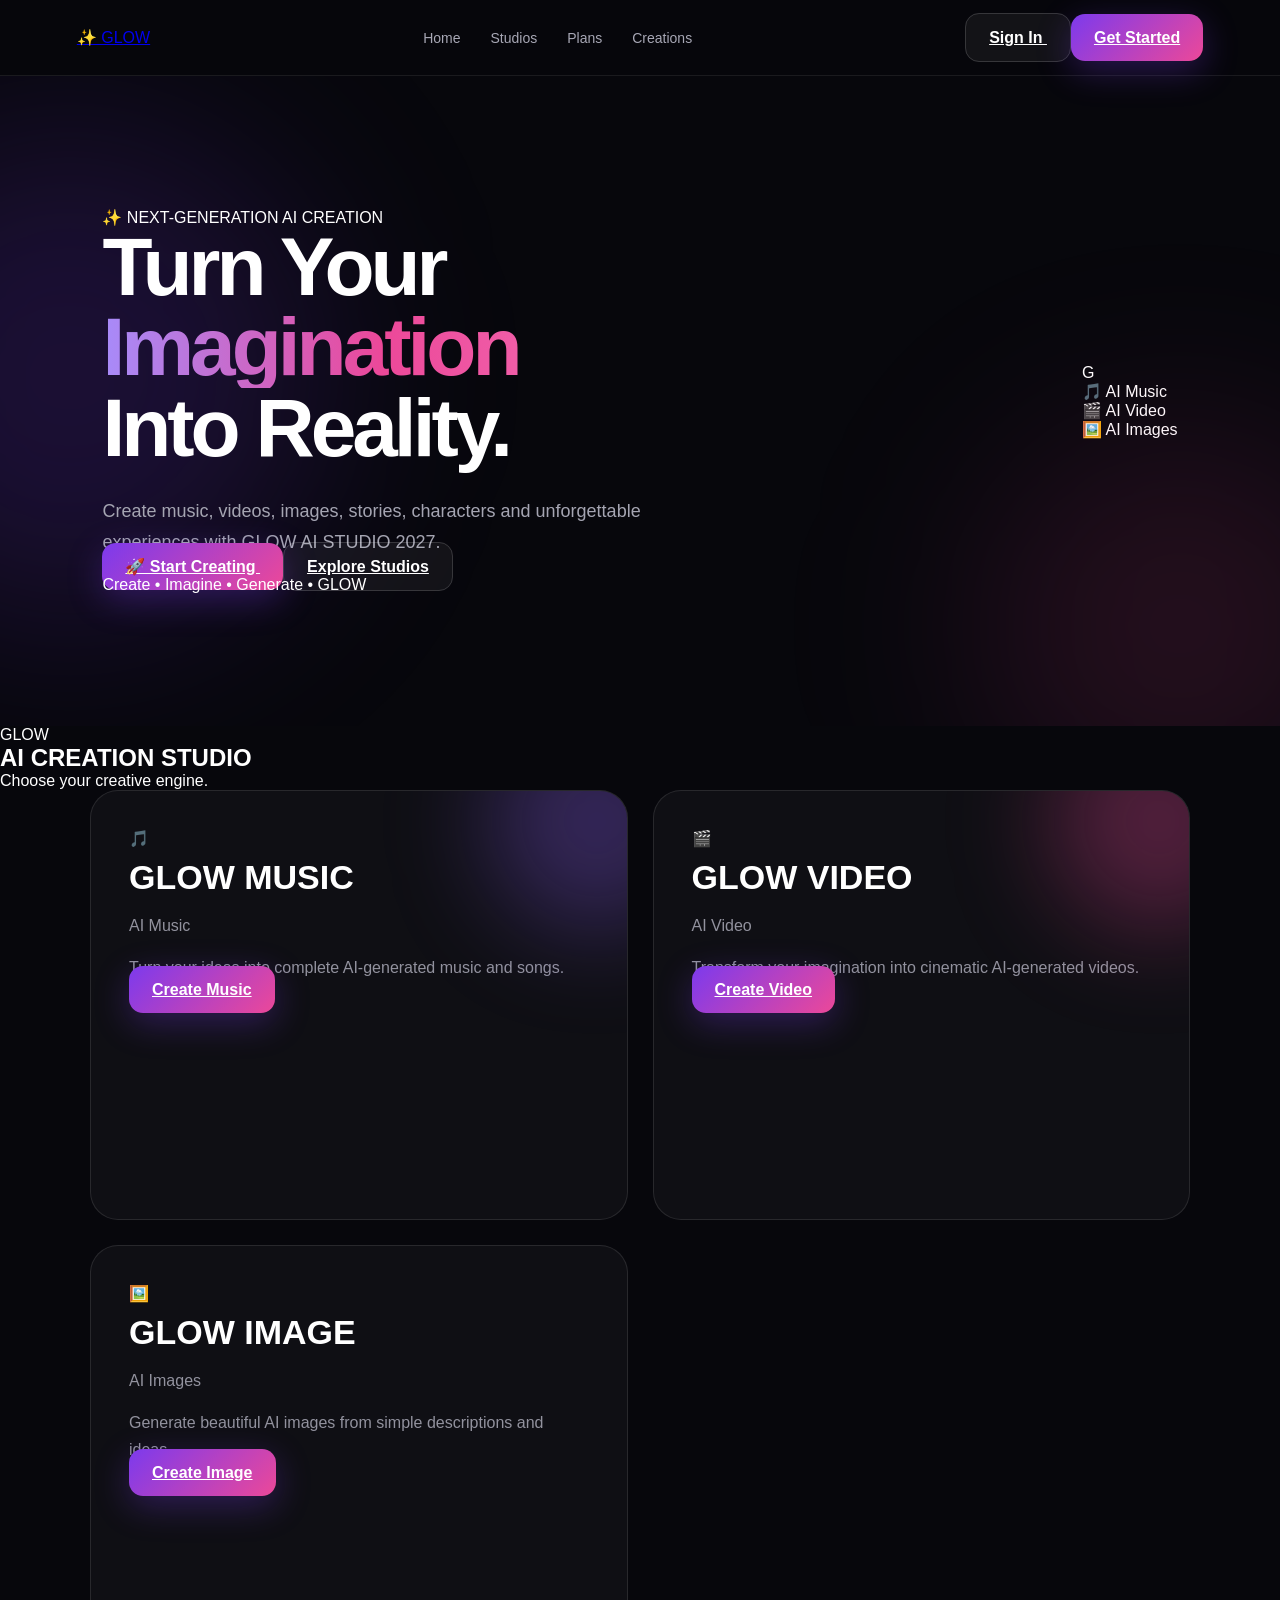
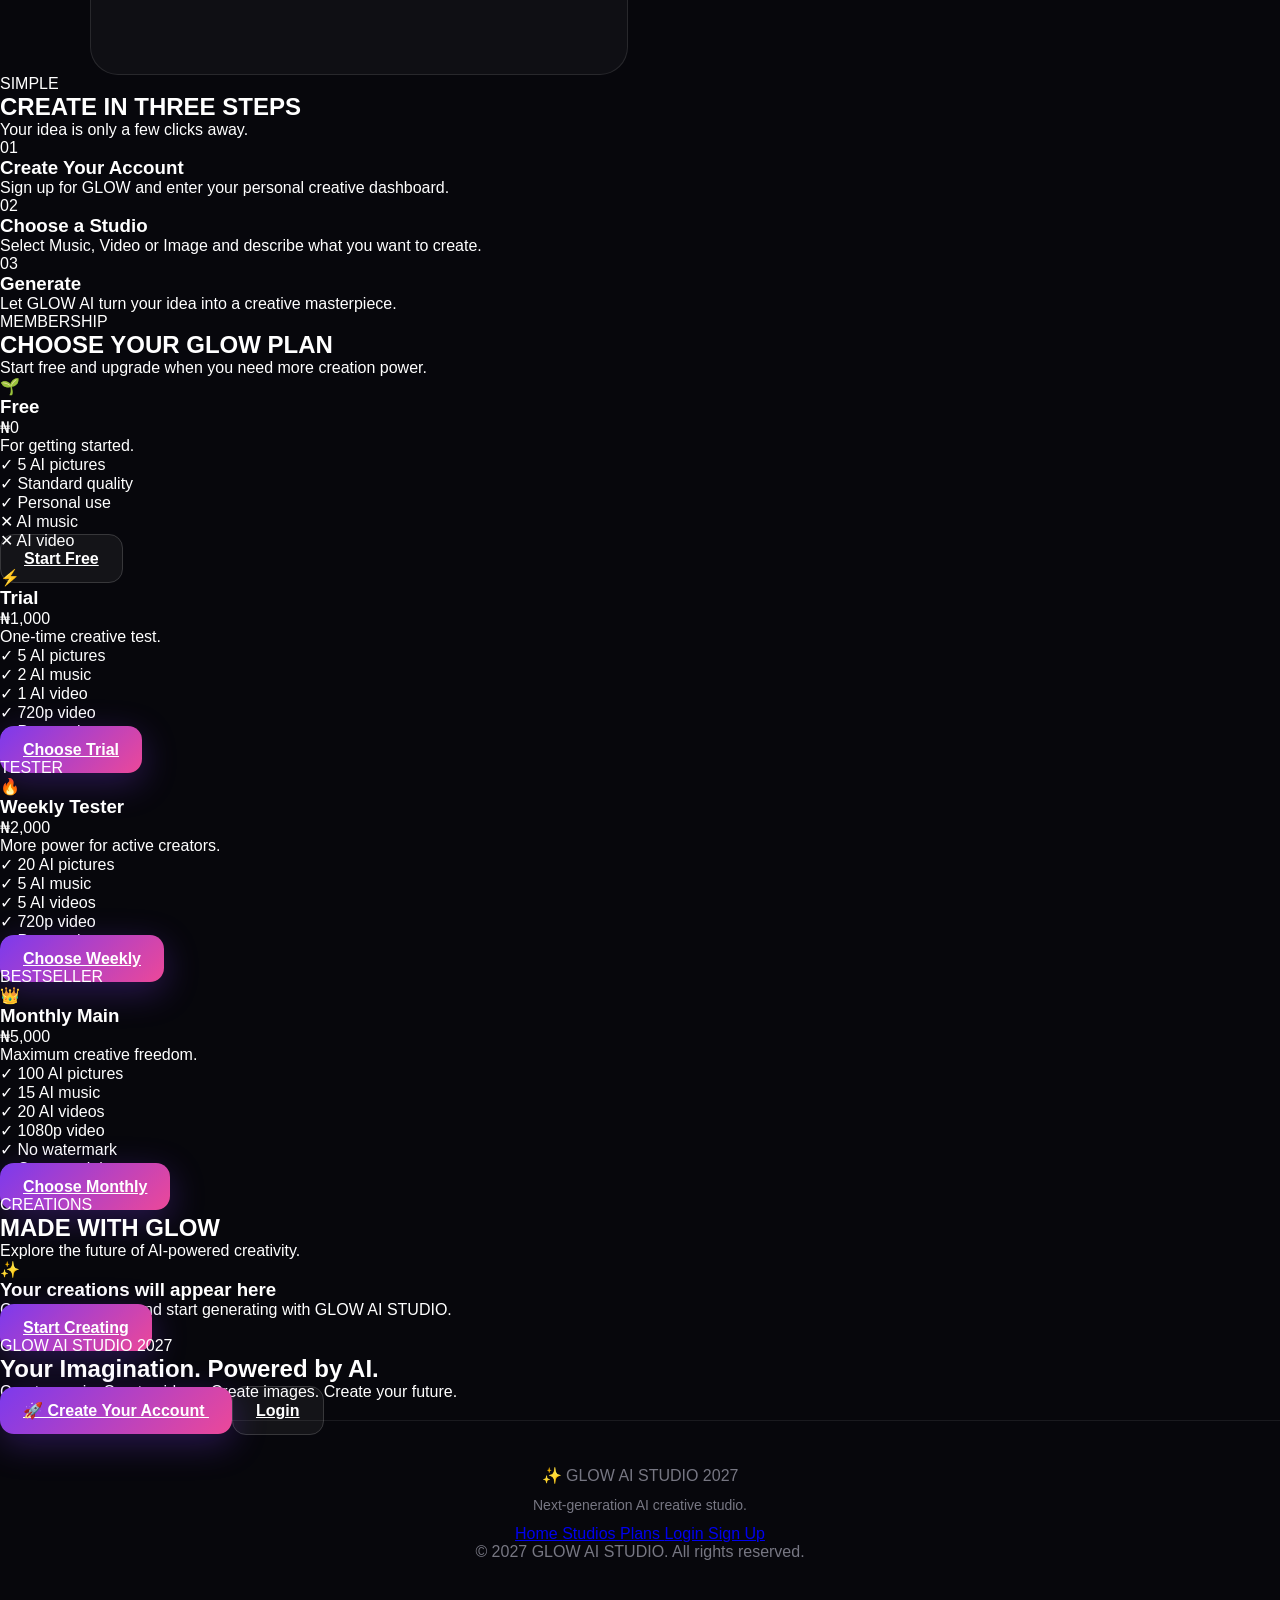
==== commit 568b45b9: "Update index.html" ====
--- a/index.html
+++ b/index.html
@@ -12,7 +12,12 @@
 
     <meta
         name="description"
-        content="GLOW AI STUDIO 2027 — Create AI music, videos and images."
+        content="GLOW AI STUDIO 2027 — Create music, videos, images and unforgettable experiences with next-generation AI."
+    >
+
+    <meta
+        name="theme-color"
+        content="#08020f"
     >
 
     <link rel="stylesheet" href="/style.css">
@@ -20,635 +25,766 @@
 
 <body>
 
-<!-- =====================================================
-     TOP NAVIGATION
-===================================================== -->
-
-<header class="topbar">
-
-    <div class="logo">
-        <div class="logo-icon">✨</div>
-
-        <div>
-            <div>GLOW</div>
-            <small>AI STUDIO 2027</small>
+    <!-- =========================================
+         TOP NAVIGATION
+    ========================================== -->
+
+    <header class="topbar">
+
+        <a href="/" class="logo">
+            ✨ GLOW
+        </a>
+
+        <nav class="nav-links">
+
+            <a href="#home">
+                Home
+            </a>
+
+            <a href="#studios">
+                Studios
+            </a>
+
+            <a href="#membership">
+                Plans
+            </a>
+
+            <a href="#creations">
+                Creations
+            </a>
+
+        </nav>
+
+        <div class="nav-actions">
+
+            <a
+                href="/login.html"
+                class="secondary-btn"
+            >
+                Sign In
+            </a>
+
+            <a
+                href="/signup.html"
+                class="primary-btn"
+            >
+                Get Started
+            </a>
+
         </div>
-    </div>
-
-    <nav>
-        <a href="#home">Home</a>
-        <a href="#studios">Studios</a>
-        <a href="#creations">Creations</a>
-    </nav>
-
-    <button
-        class="login-btn"
-        onclick="openAccount()"
-    >
-        Sign In
-    </button>
-
-</header>
-
-
-<!-- =====================================================
-     HERO
-===================================================== -->
-
-<main>
-
-<section
-    class="hero"
-    id="home"
->
-
-    <div class="hero-content">
-
-        <div class="badge">
-            ✨ NEXT-GENERATION AI CREATION
+
+    </header>
+
+
+    <!-- =========================================
+         HERO
+    ========================================== -->
+
+    <main>
+
+        <section
+            id="home"
+            class="hero"
+        >
+
+            <div class="hero-content">
+
+                <div class="hero-badge">
+                    ✨ NEXT-GENERATION AI CREATION
+                </div>
+
+                <h1>
+                    Turn Your
+                    <span>Imagination</span>
+                    Into Reality.
+                </h1>
+
+                <p>
+                    Create music, videos, images, stories,
+                    characters and unforgettable experiences
+                    with GLOW AI STUDIO 2027.
+                </p>
+
+                <div class="hero-actions">
+
+                    <a
+                        href="/signup.html"
+                        class="primary-btn hero-btn"
+                    >
+                        🚀 Start Creating
+                    </a>
+
+                    <a
+                        href="#studios"
+                        class="secondary-btn hero-btn"
+                    >
+                        Explore Studios
+                    </a>
+
+                </div>
+
+                <div class="hero-note">
+                    Create • Imagine • Generate • GLOW
+                </div>
+
+            </div>
+
+
+            <div class="hero-visual">
+
+                <div class="glow-orb">
+
+                    <div class="orb-core">
+                        G
+                    </div>
+
+                </div>
+
+                <div class="floating-card card-one">
+                    🎵
+                    <span>AI Music</span>
+                </div>
+
+                <div class="floating-card card-two">
+                    🎬
+                    <span>AI Video</span>
+                </div>
+
+                <div class="floating-card card-three">
+                    🖼️
+                    <span>AI Images</span>
+                </div>
+
+            </div>
+
+        </section>
+
+
+        <!-- =========================================
+             STUDIO SECTION
+        ========================================== -->
+
+        <section
+            id="studios"
+            class="section"
+        >
+
+            <div class="section-heading">
+
+                <div class="section-label">
+                    GLOW
+                </div>
+
+                <h2>
+                    AI CREATION STUDIO
+                </h2>
+
+                <p>
+                    Choose your creative engine.
+                </p>
+
+            </div>
+
+
+            <div class="studio-grid">
+
+                <!-- MUSIC -->
+
+                <article class="studio-card music-card">
+
+                    <div class="studio-icon">
+                        🎵
+                    </div>
+
+                    <h3>
+                        GLOW MUSIC
+                    </h3>
+
+                    <p class="studio-tag">
+                        AI Music
+                    </p>
+
+                    <p>
+                        Turn your ideas into complete
+                        AI-generated music and songs.
+                    </p>
+
+                    <a
+                        href="/signup.html"
+                        class="primary-btn studio-btn"
+                    >
+                        Create Music
+                    </a>
+
+                </article>
+
+
+                <!-- VIDEO -->
+
+                <article class="studio-card video-card">
+
+                    <div class="studio-icon">
+                        🎬
+                    </div>
+
+                    <h3>
+                        GLOW VIDEO
+                    </h3>
+
+                    <p class="studio-tag">
+                        AI Video
+                    </p>
+
+                    <p>
+                        Transform your imagination into
+                        cinematic AI-generated videos.
+                    </p>
+
+                    <a
+                        href="/signup.html"
+                        class="primary-btn studio-btn"
+                    >
+                        Create Video
+                    </a>
+
+                </article>
+
+
+                <!-- IMAGE -->
+
+                <article class="studio-card image-card">
+
+                    <div class="studio-icon">
+                        🖼️
+                    </div>
+
+                    <h3>
+                        GLOW IMAGE
+                    </h3>
+
+                    <p class="studio-tag">
+                        AI Images
+                    </p>
+
+                    <p>
+                        Generate beautiful AI images from
+                        simple descriptions and ideas.
+                    </p>
+
+                    <a
+                        href="/signup.html"
+                        class="primary-btn studio-btn"
+                    >
+                        Create Image
+                    </a>
+
+                </article>
+
+            </div>
+
+        </section>
+
+
+        <!-- =========================================
+             HOW IT WORKS
+        ========================================== -->
+
+        <section class="section process-section">
+
+            <div class="section-heading">
+
+                <div class="section-label">
+                    SIMPLE
+                </div>
+
+                <h2>
+                    CREATE IN THREE STEPS
+                </h2>
+
+                <p>
+                    Your idea is only a few clicks away.
+                </p>
+
+            </div>
+
+
+            <div class="process-grid">
+
+                <div class="process-card">
+
+                    <div class="process-number">
+                        01
+                    </div>
+
+                    <h3>
+                        Create Your Account
+                    </h3>
+
+                    <p>
+                        Sign up for GLOW and enter your
+                        personal creative dashboard.
+                    </p>
+
+                </div>
+
+
+                <div class="process-card">
+
+                    <div class="process-number">
+                        02
+                    </div>
+
+                    <h3>
+                        Choose a Studio
+                    </h3>
+
+                    <p>
+                        Select Music, Video or Image and
+                        describe what you want to create.
+                    </p>
+
+                </div>
+
+
+                <div class="process-card">
+
+                    <div class="process-number">
+                        03
+                    </div>
+
+                    <h3>
+                        Generate
+                    </h3>
+
+                    <p>
+                        Let GLOW AI turn your idea into
+                        a creative masterpiece.
+                    </p>
+
+                </div>
+
+            </div>
+
+        </section>
+
+
+        <!-- =========================================
+             MEMBERSHIP
+        ========================================== -->
+
+        <section
+            id="membership"
+            class="section membership-section"
+        >
+
+            <div class="section-heading">
+
+                <div class="section-label">
+                    MEMBERSHIP
+                </div>
+
+                <h2>
+                    CHOOSE YOUR GLOW PLAN
+                </h2>
+
+                <p>
+                    Start free and upgrade when you need more creation power.
+                </p>
+
+            </div>
+
+
+            <div class="plans-grid">
+
+                <!-- FREE -->
+
+                <article class="plan-card">
+
+                    <div class="plan-icon">
+                        🌱
+                    </div>
+
+                    <h3>
+                        Free
+                    </h3>
+
+                    <div class="plan-price">
+                        ₦0
+                    </div>
+
+                    <p>
+                        For getting started.
+                    </p>
+
+                    <ul>
+
+                        <li>
+                            ✓ 5 AI pictures
+                        </li>
+
+                        <li>
+                            ✓ Standard quality
+                        </li>
+
+                        <li>
+                            ✓ Personal use
+                        </li>
+
+                        <li>
+                            ✕ AI music
+                        </li>
+
+                        <li>
+                            ✕ AI video
+                        </li>
+
+                    </ul>
+
+                    <a
+                        href="/signup.html"
+                        class="secondary-btn plan-btn"
+                    >
+                        Start Free
+                    </a>
+
+                </article>
+
+
+                <!-- TRIAL -->
+
+                <article class="plan-card">
+
+                    <div class="plan-icon">
+                        ⚡
+                    </div>
+
+                    <h3>
+                        Trial
+                    </h3>
+
+                    <div class="plan-price">
+                        ₦1,000
+                    </div>
+
+                    <p>
+                        One-time creative test.
+                    </p>
+
+                    <ul>
+
+                        <li>
+                            ✓ 5 AI pictures
+                        </li>
+
+                        <li>
+                            ✓ 2 AI music
+                        </li>
+
+                        <li>
+                            ✓ 1 AI video
+                        </li>
+
+                        <li>
+                            ✓ 720p video
+                        </li>
+
+                        <li>
+                            ✓ Personal use
+                        </li>
+
+                    </ul>
+
+                    <a
+                        href="/signup.html"
+                        class="primary-btn plan-btn"
+                    >
+                        Choose Trial
+                    </a>
+
+                </article>
+
+
+                <!-- WEEKLY -->
+
+                <article class="plan-card featured-plan">
+
+                    <div class="plan-badge">
+                        TESTER
+                    </div>
+
+                    <div class="plan-icon">
+                        🔥
+                    </div>
+
+                    <h3>
+                        Weekly Tester
+                    </h3>
+
+                    <div class="plan-price">
+                        ₦2,000
+                    </div>
+
+                    <p>
+                        More power for active creators.
+                    </p>
+
+                    <ul>
+
+                        <li>
+                            ✓ 20 AI pictures
+                        </li>
+
+                        <li>
+                            ✓ 5 AI music
+                        </li>
+
+                        <li>
+                            ✓ 5 AI videos
+                        </li>
+
+                        <li>
+                            ✓ 720p video
+                        </li>
+
+                        <li>
+                            ✓ Personal use
+                        </li>
+
+                    </ul>
+
+                    <a
+                        href="/signup.html"
+                        class="primary-btn plan-btn"
+                    >
+                        Choose Weekly
+                    </a>
+
+                </article>
+
+
+                <!-- MONTHLY -->
+
+                <article class="plan-card premium-plan">
+
+                    <div class="plan-badge">
+                        BESTSELLER
+                    </div>
+
+                    <div class="plan-icon">
+                        👑
+                    </div>
+
+                    <h3>
+                        Monthly Main
+                    </h3>
+
+                    <div class="plan-price">
+                        ₦5,000
+                    </div>
+
+                    <p>
+                        Maximum creative freedom.
+                    </p>
+
+                    <ul>
+
+                        <li>
+                            ✓ 100 AI pictures
+                        </li>
+
+                        <li>
+                            ✓ 15 AI music
+                        </li>
+
+                        <li>
+                            ✓ 20 AI videos
+                        </li>
+
+                        <li>
+                            ✓ 1080p video
+                        </li>
+
+                        <li>
+                            ✓ No watermark
+                        </li>
+
+                        <li>
+                            ✓ Commercial use
+                        </li>
+
+                    </ul>
+
+                    <a
+                        href="/signup.html"
+                        class="primary-btn plan-btn"
+                    >
+                        Choose Monthly
+                    </a>
+
+                </article>
+
+            </div>
+
+        </section>
+
+
+        <!-- =========================================
+             CREATIONS
+        ========================================== -->
+
+        <section
+            id="creations"
+            class="section creations-section"
+        >
+
+            <div class="section-heading">
+
+                <div class="section-label">
+                    CREATIONS
+                </div>
+
+                <h2>
+                    MADE WITH GLOW
+                </h2>
+
+                <p>
+                    Explore the future of AI-powered creativity.
+                </p>
+
+            </div>
+
+
+            <div
+                id="creationsList"
+                class="creations-grid"
+            >
+
+                <div class="creation-placeholder">
+
+                    <div class="placeholder-icon">
+                        ✨
+                    </div>
+
+                    <h3>
+                        Your creations will appear here
+                    </h3>
+
+                    <p>
+                        Create an account and start generating
+                        with GLOW AI STUDIO.
+                    </p>
+
+                    <a
+                        href="/signup.html"
+                        class="primary-btn"
+                    >
+                        Start Creating
+                    </a>
+
+                </div>
+
+            </div>
+
+        </section>
+
+
+        <!-- =========================================
+             FINAL CTA
+        ========================================== -->
+
+        <section class="final-cta">
+
+            <div class="final-cta-content">
+
+                <div class="section-label">
+                    GLOW AI STUDIO 2027
+                </div>
+
+                <h2>
+                    Your Imagination.
+                    <span>Powered by AI.</span>
+                </h2>
+
+                <p>
+                    Create music. Create videos.
+                    Create images. Create your future.
+                </p>
+
+                <div class="hero-actions">
+
+                    <a
+                        href="/signup.html"
+                        class="primary-btn hero-btn"
+                    >
+                        🚀 Create Your Account
+                    </a>
+
+                    <a
+                        href="/login.html"
+                        class="secondary-btn hero-btn"
+                    >
+                        Login
+                    </a>
+
+                </div>
+
+            </div>
+
+        </section>
+
+    </main>
+
+
+    <!-- =========================================
+         FOOTER
+    ========================================== -->
+
+    <footer class="footer">
+
+        <div class="footer-brand">
+            ✨ GLOW AI STUDIO 2027
         </div>
 
-        <h1>
-            Turn Your
-            <span>Imagination</span>
-            Into Reality.
-        </h1>
-
         <p>
-            Create music, videos, images, stories,
-            characters and unforgettable experiences
-            with GLOW AI STUDIO.
+            Next-generation AI creative studio.
         </p>
 
-        <div class="hero-buttons">
-
-            <button
-                class="generate-btn"
-                onclick="openStudio('music')"
-            >
-                🎵 Create Music
-            </button>
-
-            <button
-                class="generate-btn"
-                onclick="openStudio('video')"
-            >
-                🎬 Create Video
-            </button>
+        <div class="footer-links">
+
+            <a href="#home">
+                Home
+            </a>
+
+            <a href="#studios">
+                Studios
+            </a>
+
+            <a href="#membership">
+                Plans
+            </a>
+
+            <a href="/login.html">
+                Login
+            </a>
+
+            <a href="/signup.html">
+                Sign Up
+            </a>
 
         </div>
 
-    </div>
-
-
-    <div class="hero-orb">
-
-        <div class="orb">
-
-            <div class="orb-inner">
-                ✨
-            </div>
-
+        <div class="footer-copy">
+            © 2027 GLOW AI STUDIO. All rights reserved.
         </div>
 
-    </div>
-
-</section>
-
-
-<!-- =====================================================
-     STUDIOS
-===================================================== -->
-
-<section
-    class="studios"
-    id="studios"
->
-
-    <div class="section-heading">
-
-        <div class="badge">
-            GLOW
-        </div>
-
-        <h2>
-            AI CREATION STUDIO
-        </h2>
-
-        <p>
-            Create Without Limits.
-            Choose your creative engine.
-        </p>
-
-    </div>
-
-
-    <div class="studio-grid">
-
-
-        <!-- MUSIC -->
-
-        <div class="studio-card music-card">
-
-            <div class="card-icon">
-                🎵
-            </div>
-
-            <div class="card-label">
-                GLOW MUSIC
-            </div>
-
-            <h3>
-                AI Music
-            </h3>
-
-            <p>
-                Turn your ideas into complete songs
-                with AI music generation.
-            </p>
-
-            <ul>
-                <li>✓ Original music</li>
-                <li>✓ Vocals & lyrics</li>
-                <li>✓ Afrobeat & Afropop</li>
-                <li>✓ Amapiano & Hip-Hop</li>
-                <li>✓ Professional production</li>
-            </ul>
-
-            <button
-                class="card-btn"
-                onclick="openStudio('music')"
-            >
-                🎵 Create Music
-            </button>
-
-        </div>
-
-
-        <!-- VIDEO -->
-
-        <div class="studio-card video-card">
-
-            <div class="card-icon">
-                🎬
-            </div>
-
-            <div class="card-label">
-                GLOW VIDEO
-            </div>
-
-            <h3>
-                AI Video
-            </h3>
-
-            <p>
-                Transform stories and ideas into
-                cinematic AI videos.
-            </p>
-
-            <ul>
-                <li>✓ Cinematic scenes</li>
-                <li>✓ AI characters</li>
-                <li>✓ Music videos</li>
-                <li>✓ Dramatic stories</li>
-                <li>✓ Realistic visuals</li>
-            </ul>
-
-            <button
-                class="card-btn"
-                onclick="openStudio('video')"
-            >
-                🎬 Create Video
-            </button>
-
-        </div>
-
-
-        <!-- IMAGE -->
-
-        <div class="studio-card">
-
-            <div class="card-icon">
-                🖼️
-            </div>
-
-            <div class="card-label">
-                GLOW IMAGE
-            </div>
-
-            <h3>
-                AI Picture Studio
-            </h3>
-
-            <p>
-                Create, edit and transform pictures
-                with powerful AI.
-            </p>
-
-            <ul>
-                <li>✓ AI image generation</li>
-                <li>✓ Photo editing</li>
-                <li>✓ Background removal</li>
-                <li>✓ Background replacement</li>
-                <li>✓ Image enhancement</li>
-            </ul>
-
-            <button
-                class="card-btn"
-                onclick="openStudio('image')"
-            >
-                🖼️ Create Image
-            </button>
-
-        </div>
-
-    </div>
-
-</section>
-
-
-<!-- =====================================================
-     MEMBERSHIP
-===================================================== -->
-
-<section
-    class="membership"
-    id="membership"
->
-
-    <div class="section-heading">
-
-        <div class="badge">
-            GLOW MEMBERSHIP
-        </div>
-
-        <h2>
-            Create More. Create Bigger.
-        </h2>
-
-        <p>
-            Choose the plan that gives you
-            the creative power you need.
-        </p>
-
-    </div>
-
-
-    <div class="studio-grid">
-
-
-        <!-- FREE -->
-
-        <div class="studio-card">
-
-            <div class="card-icon">
-                ✨
-            </div>
-
-            <div class="card-label">
-                GLOW FREE
-            </div>
-
-            <h3>
-                Free
-            </h3>
-
-            <p>
-                Start creating pictures and
-                explore GLOW AI STUDIO.
-            </p>
-
-            <ul>
-                <li>✓ 5 AI pictures</li>
-                <li>✓ AI image generation</li>
-                <li>✓ Personal creations</li>
-                <li>✓ Creation library</li>
-                <li>✕ Music generation</li>
-                <li>✕ Video generation</li>
-            </ul>
-
-            <button
-                class="card-btn"
-                onclick="openAccount()"
-            >
-                ✨ Start Free
-            </button>
-
-        </div>
-
-
-        <!-- TRIAL -->
-
-        <div class="studio-card">
-
-            <div class="card-icon">
-                🎟️
-            </div>
-
-            <div class="card-label">
-                GLOW TRIAL
-            </div>
-
-            <h3>
-                ₦1,000
-            </h3>
-
-            <p>
-                A small one-time test plan
-                for exploring GLOW's full studios.
-            </p>
-
-            <ul>
-                <li>✓ 5 AI pictures</li>
-                <li>✓ 2 music tracks</li>
-                <li>✓ 1 AI video</li>
-                <li>✓ 720p video</li>
-                <li>✓ Personal use</li>
-                <li>✓ One-time plan</li>
-            </ul>
-
-            <button
-                class="card-btn"
-                onclick="openAccount()"
-            >
-                🎟️ Choose Trial
-            </button>
-
-        </div>
-
-
-        <!-- WEEKLY -->
-
-        <div class="studio-card">
-
-            <div class="card-icon">
-                🚀
-            </div>
-
-            <div class="card-label">
-                GLOW WEEKLY
-            </div>
-
-            <h3>
-                ₦2,000
-            </h3>
-
-            <p>
-                More generation power for
-                creators who want to test and build.
-            </p>
-
-            <ul>
-                <li>✓ 20 AI pictures</li>
-                <li>✓ 5 music tracks</li>
-                <li>✓ 5 AI videos</li>
-                <li>✓ 10 sec video generation</li>
-                <li>✓ 720p video</li>
-                <li>✓ Personal use</li>
-            </ul>
-
-            <button
-                class="card-btn"
-                onclick="openAccount()"
-            >
-                🚀 Choose Weekly
-            </button>
-
-        </div>
-
-
-        <!-- MONTHLY -->
-
-        <div class="studio-card">
-
-            <div class="card-icon">
-                💎
-            </div>
-
-            <div class="card-label">
-                GLOW MONTHLY
-            </div>
-
-            <h3>
-                ₦5,000
-            </h3>
-
-            <p>
-                Our main creator plan with
-                significantly more creative power.
-            </p>
-
-            <ul>
-                <li>✓ 100 AI pictures</li>
-                <li>✓ 15 music tracks</li>
-                <li>✓ 20 AI videos</li>
-                <li>✓ 1080p video</li>
-                <li>✓ No watermark</li>
-                <li>✓ Commercial use</li>
-            </ul>
-
-            <button
-                class="card-btn"
-                onclick="openAccount()"
-            >
-                💎 Choose Monthly
-            </button>
-
-        </div>
-
-    </div>
-
-</section>
-
-
-<!-- =====================================================
-     CREATIONS
-===================================================== -->
-
-<section
-    class="creations"
-    id="creations"
->
-
-    <div class="section-heading">
-
-        <div class="badge">
-            YOUR CREATIONS
-        </div>
-
-        <h2>
-            Your Creative World.
-        </h2>
-
-        <p>
-            Your generated music, videos and images
-            will appear here.
-        </p>
-
-    </div>
-
-
-    <div
-        class="empty-state"
-        id="creationsList"
-    >
-
-        <div class="empty-icon">
-            ✨
-        </div>
-
-        <h3>
-            Your creations will appear here
-        </h3>
-
-        <p>
-            Generate your first song, video or image
-            and it will be ready for you here.
-        </p>
-
-    </div>
-
-</section>
-
-</main>
-
-
-<!-- =====================================================
-     STUDIO MODAL
-===================================================== -->
-
-<div
-    class="modal"
-    id="studioModal"
->
-
-    <div class="modal-box">
-
-        <button
-            class="close-btn"
-            type="button"
-            onclick="closeModal('studioModal')"
-        >
-            ×
-        </button>
-
-        <div id="studioModalTitle">
-            GLOW AI STUDIO
-        </div>
-
-        <div id="studioModalContent"></div>
-
-    </div>
-
-</div>
-
-
-<!-- =====================================================
-     ACCOUNT MODAL
-===================================================== -->
-
-<div
-    class="modal"
-    id="accountModal"
->
-
-    <div class="modal-box">
-
-        <button
-            class="close-btn"
-            type="button"
-            onclick="closeModal('accountModal')"
-        >
-            ×
-        </button>
-
-        <div id="accountModalContent">
-
-            <div class="studio-modal-header">
-
-                <div>
-
-                    <div class="studio-modal-badge">
-                        GLOW ACCOUNT
-                    </div>
-
-                    <h2>
-                        Welcome to GLOW
-                    </h2>
-
-                    <p>
-                        Sign in or create your account
-                        to start creating.
-                    </p>
-
-                </div>
-
-            </div>
-
-
-            <div class="music-form">
-
-                <button
-                    class="generate-btn"
-                    type="button"
-                    onclick="showLoginPanel()"
-                >
-                    🔐 Sign In
-                </button>
-
-                <button
-                    class="generate-btn"
-                    type="button"
-                    onclick="showSignupPanel()"
-                    style="margin-top:10px;"
-                >
-                    ✨ Create Account
-                </button>
-
-            </div>
-
-        </div>
-
-    </div>
-
-</div>
-
-
-<!-- =====================================================
-     FOOTER
-===================================================== -->
-
-<footer>
-
-    <div class="logo">
-
-        <div class="logo-icon">
-            ✨
-        </div>
-
-        <div>
-            <div>GLOW</div>
-            <small>AI STUDIO 2027</small>
-        </div>
-
-    </div>
-
-    <p>
-        Create. Imagine. Glow.
-    </p>
-
-    <p>
-        © 2027 GLOW AI STUDIO. All rights reserved.
-    </p>
-
-</footer>
-
-
-<!-- =====================================================
-     JAVASCRIPT
-===================================================== -->
-
-<script src="/app.js"></script>
+    </footer>
+
+
+    <!-- =========================================
+         APP JAVASCRIPT
+    ========================================== -->
+
+    <script src="/app.js"></script>
 
 </body>
-                </html>
+                    </html>
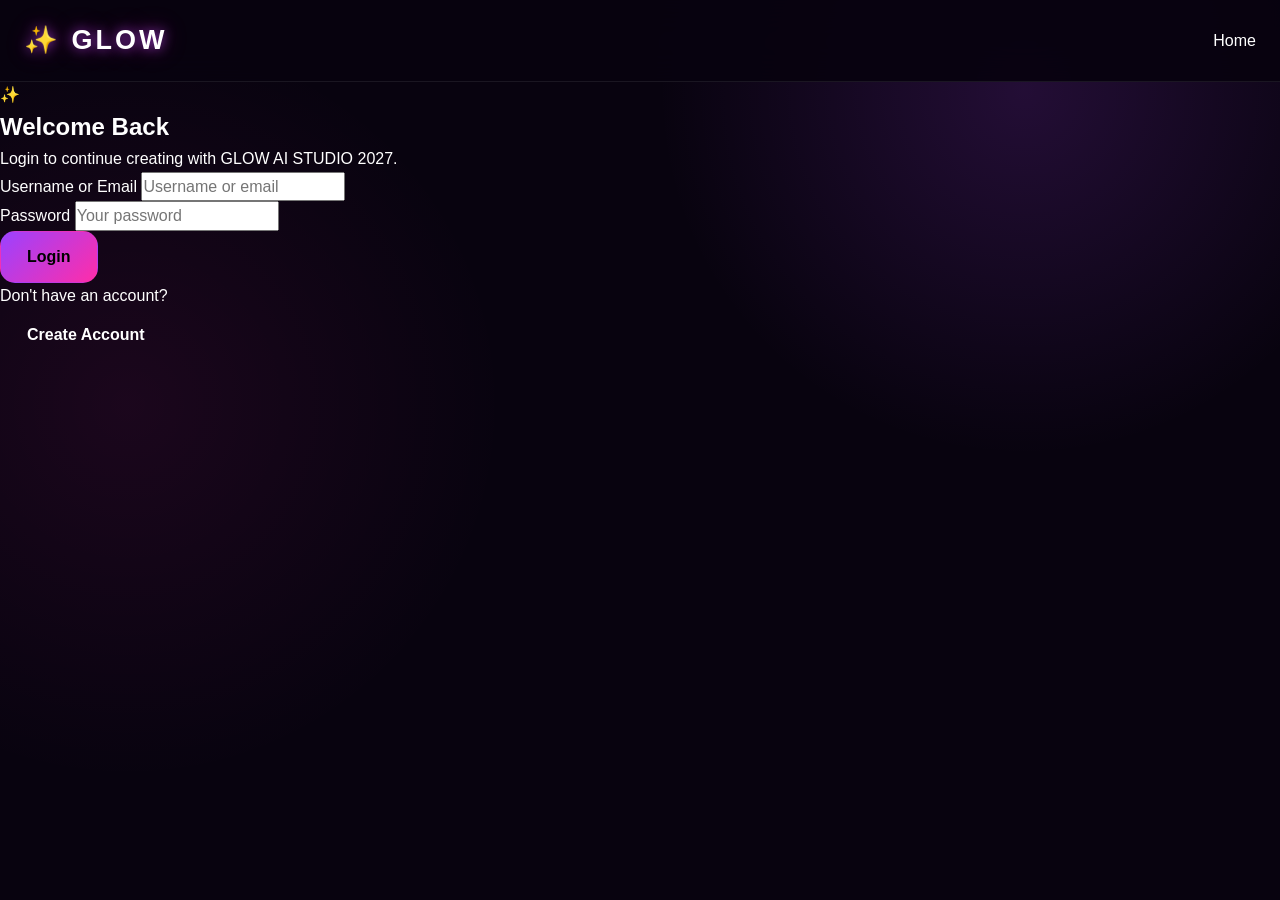
==== commit 8be1323e: "Update index.html" ====
--- a/index.html
+++ b/index.html
@@ -1,790 +1,573 @@
-<!DOCTYPE html>
-<html lang="en">
+<!DOCTYPE html><html lang="en">
 <head>
     <meta charset="UTF-8">
-
-    <meta
-        name="viewport"
-        content="width=device-width, initial-scale=1.0"
+    <meta name="viewport" content="width=device-width, initial-scale=1.0"><title>GLOW AI STUDIO 2027 — Dashboard</title>
+
+<meta name="description" content="GLOW AI STUDIO 2027 creator dashboard.">
+
+<link rel="stylesheet" href="/dashboard.css">
+
+</head><body><header class="dashboard-header"><div class="brand">
+    <div class="brand-icon">✨</div>
+
+    <div class="brand-text">
+        <strong>GLOW</strong>
+        <small>AI STUDIO 2027</small>
+    </div>
+</div>
+
+<div class="header-right">
+
+    <div class="user-mini">
+        <div class="user-avatar" id="userAvatar">✨</div>
+
+        <div class="user-info">
+            <strong id="headerUsername">Loading...</strong>
+            <small id="headerPlan">GLOW FREE</small>
+        </div>
+    </div>
+
+    <button class="logout-btn" type="button" onclick="logoutUser()">
+        Logout
+    </button>
+
+</div>
+
+</header><main class="dashboard"><section class="welcome-section">
+
+    <div>
+
+        <div class="dashboard-badge">
+            ✨ CREATOR DASHBOARD
+        </div>
+
+        <h1>
+            Welcome,
+            <span id="welcomeUsername">Creator</span>
+        </h1>
+
+        <p>
+            Your creative world is ready.
+            Choose a studio and bring your ideas to life.
+        </p>
+
+    </div>
+
+</section>
+
+
+<section class="account-overview">
+
+    <div class="overview-card">
+
+        <div class="overview-icon">💎</div>
+
+        <div class="overview-content">
+            <span>CURRENT PLAN</span>
+            <strong id="planName">GLOW FREE</strong>
+            <small id="planDescription">
+                Your current creative plan
+            </small>
+        </div>
+
+    </div>
+
+
+    <div class="overview-card">
+
+        <div class="overview-icon">🖼️</div>
+
+        <div class="overview-content">
+            <span>AI PICTURES</span>
+            <strong id="imageUsage">0 / 5</strong>
+            <small>generations used</small>
+        </div>
+
+    </div>
+
+
+    <div class="overview-card">
+
+        <div class="overview-icon">🎵</div>
+
+        <div class="overview-content">
+            <span>AI MUSIC</span>
+            <strong id="musicUsage">0 / 0</strong>
+            <small>generations used</small>
+        </div>
+
+    </div>
+
+
+    <div class="overview-card">
+
+        <div class="overview-icon">🎬</div>
+
+        <div class="overview-content">
+            <span>AI VIDEO</span>
+            <strong id="videoUsage">0 / 0</strong>
+            <small>generations used</small>
+        </div>
+
+    </div>
+
+</section>
+
+
+<section class="studio-section">
+
+    <div class="section-heading">
+
+        <div class="section-label">
+            GLOW CREATIVE ENGINES
+        </div>
+
+        <h2>Choose Your Studio</h2>
+
+        <p>
+            Turn your ideas into music, videos and images.
+        </p>
+
+    </div>
+
+
+    <div class="dashboard-studio-grid">
+
+        <article class="dashboard-studio-card music-studio">
+
+            <div class="studio-glow"></div>
+
+            <div class="dashboard-card-icon">🎵</div>
+
+            <div class="studio-label">GLOW MUSIC</div>
+
+            <h3>AI Music Studio</h3>
+
+            <p>
+                Create original songs, vocals,
+                lyrics and professional AI music.
+            </p>
+
+            <div class="studio-features">
+                <span>✓ Original music</span>
+                <span>✓ Vocals & lyrics</span>
+                <span>✓ Afrobeat</span>
+                <span>✓ Amapiano</span>
+            </div>
+
+            <button
+                class="studio-action"
+                type="button"
+                onclick="openStudio('music')"
+            >
+                🎵 Create Music
+            </button>
+
+        </article>
+
+
+        <article class="dashboard-studio-card video-studio">
+
+            <div class="studio-glow"></div>
+
+            <div class="dashboard-card-icon">🎬</div>
+
+            <div class="studio-label">GLOW VIDEO</div>
+
+            <h3>AI Video Studio</h3>
+
+            <p>
+                Turn your stories and ideas into
+                cinematic AI-generated videos.
+            </p>
+
+            <div class="studio-features">
+                <span>✓ Cinematic scenes</span>
+                <span>✓ AI characters</span>
+                <span>✓ Music videos</span>
+                <span>✓ Story videos</span>
+            </div>
+
+            <button
+                class="studio-action"
+                type="button"
+                onclick="openStudio('video')"
+            >
+                🎬 Create Video
+            </button>
+
+        </article>
+
+
+        <article class="dashboard-studio-card image-studio">
+
+            <div class="studio-glow"></div>
+
+            <div class="dashboard-card-icon">🖼️</div>
+
+            <div class="studio-label">GLOW IMAGE</div>
+
+            <h3>AI Picture Studio</h3>
+
+            <p>
+                Generate beautiful AI pictures
+                from simple ideas and prompts.
+            </p>
+
+            <div class="studio-features">
+                <span>✓ AI image generation</span>
+                <span>✓ Creative artwork</span>
+                <span>✓ Portraits</span>
+                <span>✓ Cinematic images</span>
+            </div>
+
+            <button
+                class="studio-action"
+                type="button"
+                onclick="openStudio('image')"
+            >
+                🖼️ Create Image
+            </button>
+
+        </article>
+
+    </div>
+
+</section>
+
+
+<section class="creations-section">
+
+    <div class="section-heading creations-heading">
+
+        <div>
+            <div class="section-label">
+                YOUR CREATIVE LIBRARY
+            </div>
+
+            <h2>My Creations</h2>
+
+            <p>
+                Your generated music, videos and images.
+            </p>
+        </div>
+
+        <button
+            class="refresh-btn"
+            type="button"
+            onclick="loadCreations()"
+        >
+            ↻ Refresh
+        </button>
+
+    </div>
+
+    <div class="creations-grid" id="creationsList">
+
+        <div class="empty-creations">
+
+            <div class="empty-icon">✨</div>
+
+            <h3>Your creative library is empty</h3>
+
+            <p>
+                Create your first AI masterpiece
+                and it will appear here.
+            </p>
+
+        </div>
+
+    </div>
+
+</section>
+
+
+<section class="profile-section">
+
+    <div class="section-heading">
+
+        <div class="section-label">YOUR ACCOUNT</div>
+
+        <h2>Account & Profile</h2>
+
+    </div>
+
+
+    <div class="profile-card">
+
+        <div class="profile-avatar" id="profileAvatar">
+            ✨
+        </div>
+
+        <div class="profile-details">
+
+            <h3 id="profileUsername">Loading...</h3>
+
+            <p id="profileEmail">Loading...</p>
+
+            <span class="profile-plan" id="profilePlan">
+                GLOW FREE
+            </span>
+
+        </div>
+
+        <button
+            class="profile-btn"
+            type="button"
+            onclick="openAccount()"
+        >
+            Manage Account
+        </button>
+
+    </div>
+
+</section>
+
+</main><div class="modal" id="studioModal"><div class="modal-box">
+
+    <button
+        class="close-btn"
+        type="button"
+        onclick="closeModal('studioModal')"
     >
-
-    <title>GLOW AI STUDIO 2027</title>
-
-    <meta
-        name="description"
-        content="GLOW AI STUDIO 2027 — Create music, videos, images and unforgettable experiences with next-generation AI."
+        ×
+    </button>
+
+    <div id="studioModalTitle"></div>
+
+    <div id="studioModalContent"></div>
+
+</div>
+
+</div><div class="modal" id="accountModal"><div class="modal-box">
+
+    <button
+        class="close-btn"
+        type="button"
+        onclick="closeModal('accountModal')"
     >
-
-    <meta
-        name="theme-color"
-        content="#08020f"
-    >
-
-    <link rel="stylesheet" href="/style.css">
-</head>
-
-<body>
-
-    <!-- =========================================
-         TOP NAVIGATION
-    ========================================== -->
-
-    <header class="topbar">
-
-        <a href="/" class="logo">
-            ✨ GLOW
-        </a>
-
-        <nav class="nav-links">
-
-            <a href="#home">
-                Home
-            </a>
-
-            <a href="#studios">
-                Studios
-            </a>
-
-            <a href="#membership">
-                Plans
-            </a>
-
-            <a href="#creations">
-                Creations
-            </a>
-
-        </nav>
-
-        <div class="nav-actions">
-
-            <a
-                href="/login.html"
-                class="secondary-btn"
-            >
-                Sign In
-            </a>
-
-            <a
-                href="/signup.html"
-                class="primary-btn"
-            >
-                Get Started
-            </a>
-
-        </div>
-
-    </header>
-
-
-    <!-- =========================================
-         HERO
-    ========================================== -->
-
-    <main>
-
-        <section
-            id="home"
-            class="hero"
-        >
-
-            <div class="hero-content">
-
-                <div class="hero-badge">
-                    ✨ NEXT-GENERATION AI CREATION
-                </div>
-
-                <h1>
-                    Turn Your
-                    <span>Imagination</span>
-                    Into Reality.
-                </h1>
-
-                <p>
-                    Create music, videos, images, stories,
-                    characters and unforgettable experiences
-                    with GLOW AI STUDIO 2027.
-                </p>
-
-                <div class="hero-actions">
-
-                    <a
-                        href="/signup.html"
-                        class="primary-btn hero-btn"
-                    >
-                        🚀 Start Creating
-                    </a>
-
-                    <a
-                        href="#studios"
-                        class="secondary-btn hero-btn"
-                    >
-                        Explore Studios
-                    </a>
-
-                </div>
-
-                <div class="hero-note">
-                    Create • Imagine • Generate • GLOW
-                </div>
-
+        ×
+    </button>
+
+    <div id="accountModalContent">
+
+        <div class="studio-modal-header">
+
+            <div class="studio-modal-badge">
+                GLOW ACCOUNT
             </div>
 
-
-            <div class="hero-visual">
-
-                <div class="glow-orb">
-
-                    <div class="orb-core">
-                        G
-                    </div>
-
-                </div>
-
-                <div class="floating-card card-one">
-                    🎵
-                    <span>AI Music</span>
-                </div>
-
-                <div class="floating-card card-two">
-                    🎬
-                    <span>AI Video</span>
-                </div>
-
-                <div class="floating-card card-three">
-                    🖼️
-                    <span>AI Images</span>
-                </div>
-
-            </div>
-
-        </section>
-
-
-        <!-- =========================================
-             STUDIO SECTION
-        ========================================== -->
-
-        <section
-            id="studios"
-            class="section"
-        >
-
-            <div class="section-heading">
-
-                <div class="section-label">
-                    GLOW
-                </div>
-
-                <h2>
-                    AI CREATION STUDIO
-                </h2>
-
-                <p>
-                    Choose your creative engine.
-                </p>
-
-            </div>
-
-
-            <div class="studio-grid">
-
-                <!-- MUSIC -->
-
-                <article class="studio-card music-card">
-
-                    <div class="studio-icon">
-                        🎵
-                    </div>
-
-                    <h3>
-                        GLOW MUSIC
-                    </h3>
-
-                    <p class="studio-tag">
-                        AI Music
-                    </p>
-
-                    <p>
-                        Turn your ideas into complete
-                        AI-generated music and songs.
-                    </p>
-
-                    <a
-                        href="/signup.html"
-                        class="primary-btn studio-btn"
-                    >
-                        Create Music
-                    </a>
-
-                </article>
-
-
-                <!-- VIDEO -->
-
-                <article class="studio-card video-card">
-
-                    <div class="studio-icon">
-                        🎬
-                    </div>
-
-                    <h3>
-                        GLOW VIDEO
-                    </h3>
-
-                    <p class="studio-tag">
-                        AI Video
-                    </p>
-
-                    <p>
-                        Transform your imagination into
-                        cinematic AI-generated videos.
-                    </p>
-
-                    <a
-                        href="/signup.html"
-                        class="primary-btn studio-btn"
-                    >
-                        Create Video
-                    </a>
-
-                </article>
-
-
-                <!-- IMAGE -->
-
-                <article class="studio-card image-card">
-
-                    <div class="studio-icon">
-                        🖼️
-                    </div>
-
-                    <h3>
-                        GLOW IMAGE
-                    </h3>
-
-                    <p class="studio-tag">
-                        AI Images
-                    </p>
-
-                    <p>
-                        Generate beautiful AI images from
-                        simple descriptions and ideas.
-                    </p>
-
-                    <a
-                        href="/signup.html"
-                        class="primary-btn studio-btn"
-                    >
-                        Create Image
-                    </a>
-
-                </article>
-
-            </div>
-
-        </section>
-
-
-        <!-- =========================================
-             HOW IT WORKS
-        ========================================== -->
-
-        <section class="section process-section">
-
-            <div class="section-heading">
-
-                <div class="section-label">
-                    SIMPLE
-                </div>
-
-                <h2>
-                    CREATE IN THREE STEPS
-                </h2>
-
-                <p>
-                    Your idea is only a few clicks away.
-                </p>
-
-            </div>
-
-
-            <div class="process-grid">
-
-                <div class="process-card">
-
-                    <div class="process-number">
-                        01
-                    </div>
-
-                    <h3>
-                        Create Your Account
-                    </h3>
-
-                    <p>
-                        Sign up for GLOW and enter your
-                        personal creative dashboard.
-                    </p>
-
-                </div>
-
-
-                <div class="process-card">
-
-                    <div class="process-number">
-                        02
-                    </div>
-
-                    <h3>
-                        Choose a Studio
-                    </h3>
-
-                    <p>
-                        Select Music, Video or Image and
-                        describe what you want to create.
-                    </p>
-
-                </div>
-
-
-                <div class="process-card">
-
-                    <div class="process-number">
-                        03
-                    </div>
-
-                    <h3>
-                        Generate
-                    </h3>
-
-                    <p>
-                        Let GLOW AI turn your idea into
-                        a creative masterpiece.
-                    </p>
-
-                </div>
-
-            </div>
-
-        </section>
-
-
-        <!-- =========================================
-             MEMBERSHIP
-        ========================================== -->
-
-        <section
-            id="membership"
-            class="section membership-section"
-        >
-
-            <div class="section-heading">
-
-                <div class="section-label">
-                    MEMBERSHIP
-                </div>
-
-                <h2>
-                    CHOOSE YOUR GLOW PLAN
-                </h2>
-
-                <p>
-                    Start free and upgrade when you need more creation power.
-                </p>
-
-            </div>
-
-
-            <div class="plans-grid">
-
-                <!-- FREE -->
-
-                <article class="plan-card">
-
-                    <div class="plan-icon">
-                        🌱
-                    </div>
-
-                    <h3>
-                        Free
-                    </h3>
-
-                    <div class="plan-price">
-                        ₦0
-                    </div>
-
-                    <p>
-                        For getting started.
-                    </p>
-
-                    <ul>
-
-                        <li>
-                            ✓ 5 AI pictures
-                        </li>
-
-                        <li>
-                            ✓ Standard quality
-                        </li>
-
-                        <li>
-                            ✓ Personal use
-                        </li>
-
-                        <li>
-                            ✕ AI music
-                        </li>
-
-                        <li>
-                            ✕ AI video
-                        </li>
-
-                    </ul>
-
-                    <a
-                        href="/signup.html"
-                        class="secondary-btn plan-btn"
-                    >
-                        Start Free
-                    </a>
-
-                </article>
-
-
-                <!-- TRIAL -->
-
-                <article class="plan-card">
-
-                    <div class="plan-icon">
-                        ⚡
-                    </div>
-
-                    <h3>
-                        Trial
-                    </h3>
-
-                    <div class="plan-price">
-                        ₦1,000
-                    </div>
-
-                    <p>
-                        One-time creative test.
-                    </p>
-
-                    <ul>
-
-                        <li>
-                            ✓ 5 AI pictures
-                        </li>
-
-                        <li>
-                            ✓ 2 AI music
-                        </li>
-
-                        <li>
-                            ✓ 1 AI video
-                        </li>
-
-                        <li>
-                            ✓ 720p video
-                        </li>
-
-                        <li>
-                            ✓ Personal use
-                        </li>
-
-                    </ul>
-
-                    <a
-                        href="/signup.html"
-                        class="primary-btn plan-btn"
-                    >
-                        Choose Trial
-                    </a>
-
-                </article>
-
-
-                <!-- WEEKLY -->
-
-                <article class="plan-card featured-plan">
-
-                    <div class="plan-badge">
-                        TESTER
-                    </div>
-
-                    <div class="plan-icon">
-                        🔥
-                    </div>
-
-                    <h3>
-                        Weekly Tester
-                    </h3>
-
-                    <div class="plan-price">
-                        ₦2,000
-                    </div>
-
-                    <p>
-                        More power for active creators.
-                    </p>
-
-                    <ul>
-
-                        <li>
-                            ✓ 20 AI pictures
-                        </li>
-
-                        <li>
-                            ✓ 5 AI music
-                        </li>
-
-                        <li>
-                            ✓ 5 AI videos
-                        </li>
-
-                        <li>
-                            ✓ 720p video
-                        </li>
-
-                        <li>
-                            ✓ Personal use
-                        </li>
-
-                    </ul>
-
-                    <a
-                        href="/signup.html"
-                        class="primary-btn plan-btn"
-                    >
-                        Choose Weekly
-                    </a>
-
-                </article>
-
-
-                <!-- MONTHLY -->
-
-                <article class="plan-card premium-plan">
-
-                    <div class="plan-badge">
-                        BESTSELLER
-                    </div>
-
-                    <div class="plan-icon">
-                        👑
-                    </div>
-
-                    <h3>
-                        Monthly Main
-                    </h3>
-
-                    <div class="plan-price">
-                        ₦5,000
-                    </div>
-
-                    <p>
-                        Maximum creative freedom.
-                    </p>
-
-                    <ul>
-
-                        <li>
-                            ✓ 100 AI pictures
-                        </li>
-
-                        <li>
-                            ✓ 15 AI music
-                        </li>
-
-                        <li>
-                            ✓ 20 AI videos
-                        </li>
-
-                        <li>
-                            ✓ 1080p video
-                        </li>
-
-                        <li>
-                            ✓ No watermark
-                        </li>
-
-                        <li>
-                            ✓ Commercial use
-                        </li>
-
-                    </ul>
-
-                    <a
-                        href="/signup.html"
-                        class="primary-btn plan-btn"
-                    >
-                        Choose Monthly
-                    </a>
-
-                </article>
-
-            </div>
-
-        </section>
-
-
-        <!-- =========================================
-             CREATIONS
-        ========================================== -->
-
-        <section
-            id="creations"
-            class="section creations-section"
-        >
-
-            <div class="section-heading">
-
-                <div class="section-label">
-                    CREATIONS
-                </div>
-
-                <h2>
-                    MADE WITH GLOW
-                </h2>
-
-                <p>
-                    Explore the future of AI-powered creativity.
-                </p>
-
-            </div>
-
-
-            <div
-                id="creationsList"
-                class="creations-grid"
-            >
-
-                <div class="creation-placeholder">
-
-                    <div class="placeholder-icon">
-                        ✨
-                    </div>
-
-                    <h3>
-                        Your creations will appear here
-                    </h3>
-
-                    <p>
-                        Create an account and start generating
-                        with GLOW AI STUDIO.
-                    </p>
-
-                    <a
-                        href="/signup.html"
-                        class="primary-btn"
-                    >
-                        Start Creating
-                    </a>
-
-                </div>
-
-            </div>
-
-        </section>
-
-
-        <!-- =========================================
-             FINAL CTA
-        ========================================== -->
-
-        <section class="final-cta">
-
-            <div class="final-cta-content">
-
-                <div class="section-label">
-                    GLOW AI STUDIO 2027
-                </div>
-
-                <h2>
-                    Your Imagination.
-                    <span>Powered by AI.</span>
-                </h2>
-
-                <p>
-                    Create music. Create videos.
-                    Create images. Create your future.
-                </p>
-
-                <div class="hero-actions">
-
-                    <a
-                        href="/signup.html"
-                        class="primary-btn hero-btn"
-                    >
-                        🚀 Create Your Account
-                    </a>
-
-                    <a
-                        href="/login.html"
-                        class="secondary-btn hero-btn"
-                    >
-                        Login
-                    </a>
-
-                </div>
-
-            </div>
-
-        </section>
-
-    </main>
-
-
-    <!-- =========================================
-         FOOTER
-    ========================================== -->
-
-    <footer class="footer">
-
-        <div class="footer-brand">
-            ✨ GLOW AI STUDIO 2027
-        </div>
-
-        <p>
-            Next-generation AI creative studio.
-        </p>
-
-        <div class="footer-links">
-
-            <a href="#home">
-                Home
-            </a>
-
-            <a href="#studios">
-                Studios
-            </a>
-
-            <a href="#membership">
-                Plans
-            </a>
-
-            <a href="/login.html">
-                Login
-            </a>
-
-            <a href="/signup.html">
-                Sign Up
-            </a>
-
-        </div>
-
-        <div class="footer-copy">
-            © 2027 GLOW AI STUDIO. All rights reserved.
-        </div>
-
-    </footer>
-
-
-    <!-- =========================================
-         APP JAVASCRIPT
-    ========================================== -->
-
-    <script src="/app.js"></script>
-
-</body>
-                    </html>
+            <h2>Account</h2>
+
+            <p>
+                Manage your GLOW account and profile.
+            </p>
+
+        </div>
+
+    </div>
+
+</div>
+
+</div><footer><div class="footer-logo">
+    ✨ GLOW AI STUDIO 2027
+</div>
+
+<p>Create. Imagine. Glow.</p>
+
+<small>
+    © 2027 GLOW AI STUDIO. All rights reserved.
+</small>
+
+</footer><script src="/app.js"></script><script>
+
+let dashboardReady = false;
+
+
+/* =====================================================
+   LOAD USER
+===================================================== */
+
+async function loadDashboardData() {
+
+    try {
+
+        const response = await fetch(
+            "/api/auth/me",
+            {
+                method: "GET",
+                credentials: "include",
+                cache: "no-store"
+            }
+        );
+
+        const data = await response.json();
+
+        /*
+         * IMPORTANT:
+         * Never redirect to home because of a temporary
+         * JavaScript/API problem.
+         */
+
+        if (!response.ok || !data.authenticated) {
+
+            console.warn(
+                "Dashboard authentication failed.",
+                data
+            );
+
+            window.location.replace("/login.html");
+
+            return;
+        }
+
+
+        const user = data.user || {};
+        const usage = data.usage || {};
+
+        const username =
+            user.profile_name ||
+            user.username ||
+            "Creator";
+
+
+        document.getElementById(
+            "welcomeUsername"
+        ).textContent = username;
+
+
+        document.getElementById(
+            "headerUsername"
+        ).textContent =
+            user.username || username;
+
+
+        document.getElementById(
+            "profileUsername"
+        ).textContent = username;
+
+
+        document.getElementById(
+            "profileEmail"
+        ).textContent =
+            user.email || "";
+
+
+        const plan =
+            usage.plan ||
+            user.plan ||
+            "free";
+
+
+        const planUpper =
+            plan.toUpperCase();
+
+
+        document.getElementById(
+            "headerPlan"
+        ).textContent =
+            "GLOW " + planUpper;
+
+
+        document.getElementById(
+            "planName"
+        ).textContent =
+            "GLOW " + planUpper;
+
+
+        document.getElementById(
+            "profilePlan"
+        ).textContent =
+            "GLOW " + planUpper;
+
+
+        const image =
+            usage.image || {};
+
+        const music =
+            usage.music || {};
+
+        const video =
+            usage.video || {};
+
+
+        document.getElementById(
+            "imageUsage"
+        ).textContent =
+            `${image.used || 0} / ${image.limit || 0}`;
+
+
+        document.getElementById(
+            "musicUsage"
+        ).textContent =
+            `${music.used || 0} / ${music.limit || 0}`;
+
+
+        document.getElementById(
+            "videoUsage"
+        ).textContent =
+            `${video.used || 0} / ${video.limit || 0}`;
+
+
+        if (user.profile_photo) {
+
+            const photo =
+                document.createElement("img");
+
+            photo.src = user.profile_photo;
+            photo.alt = "Profile";
+
+            document.getElementById(
+                "userAvatar"
+            ).replaceChildren(photo);
+
+
+            const photo2 =
+                document.createElement("img");
+
+            photo2.src = user.profile_photo;
+            photo2.alt = "Profile";
+
+            document.getElementById(
+                "profileAvatar"
+            ).replaceChildren(photo2);
+
+        }
+
+
+        dashboardReady = true;
+
+
+        if (
+            typeof loadCreations === "function"
+        ) {
+            loadCreations();
+        }
+
+    } catch (error) {
+
+        console.error(
+            "Dashboard error:",
+            error
+        );
+
+        /*
+         * Do NOT send the user home.
+         * Send them to login only when the session
+         * genuinely cannot be verified.
+         */
+
+        window.location.replace(
+            "/login.html"
+        );
+    }
+}
+
+
+document.addEventListener(
+    "DOMContentLoaded",
+    loadDashboardData
+);
+
+</script></body>
+    </html>
--- a/dashboard.css
+++ b/dashboard.css
@@ -0,0 +1,1101 @@
+* {
+    margin: 0;
+    padding: 0;
+    box-sizing: border-box;
+}
+
+html {
+    scroll-behavior: smooth;
+}
+
+body {
+    font-family: Arial, Helvetica, sans-serif;
+    background:
+        radial-gradient(
+            circle at 10% 10%,
+            rgba(124, 58, 237, 0.10),
+            transparent 30%
+        ),
+        radial-gradient(
+            circle at 90% 30%,
+            rgba(236, 72, 153, 0.08),
+            transparent 30%
+        ),
+        #07070c;
+    color: #ffffff;
+    min-height: 100vh;
+}
+
+
+/* =====================================================
+   HEADER
+===================================================== */
+
+.dashboard-header {
+    position: sticky;
+    top: 0;
+    z-index: 100;
+
+    height: 78px;
+    padding: 0 5%;
+
+    display: flex;
+    align-items: center;
+    justify-content: space-between;
+
+    background: rgba(7, 7, 12, 0.88);
+    backdrop-filter: blur(20px);
+
+    border-bottom: 1px solid rgba(255,255,255,0.08);
+}
+
+
+/* BRAND */
+
+.brand {
+    display: flex;
+    align-items: center;
+    gap: 11px;
+}
+
+.brand-icon {
+    width: 43px;
+    height: 43px;
+
+    display: grid;
+    place-items: center;
+
+    border-radius: 13px;
+
+    font-size: 22px;
+
+    background:
+        linear-gradient(
+            135deg,
+            #8b5cf6,
+            #ec4899
+        );
+
+    box-shadow:
+        0 0 30px rgba(139,92,246,0.35);
+}
+
+.brand-text strong {
+    display: block;
+
+    font-size: 20px;
+    letter-spacing: 2px;
+}
+
+.brand-text small {
+    display: block;
+
+    margin-top: 2px;
+
+    font-size: 8px;
+    letter-spacing: 2px;
+
+    color: #8e8e9c;
+}
+
+
+/* HEADER RIGHT */
+
+.header-right {
+    display: flex;
+    align-items: center;
+    gap: 18px;
+}
+
+.user-mini {
+    display: flex;
+    align-items: center;
+    gap: 10px;
+}
+
+.user-avatar {
+    width: 40px;
+    height: 40px;
+
+    display: grid;
+    place-items: center;
+
+    overflow: hidden;
+
+    border-radius: 50%;
+
+    background:
+        linear-gradient(
+            135deg,
+            #7c3aed,
+            #ec4899
+        );
+
+    border: 1px solid rgba(255,255,255,0.15);
+}
+
+.user-avatar img {
+    width: 100%;
+    height: 100%;
+    object-fit: cover;
+}
+
+.user-info strong {
+    display: block;
+    font-size: 13px;
+}
+
+.user-info small {
+    display: block;
+
+    margin-top: 3px;
+
+    font-size: 9px;
+
+    color: #a78bfa;
+
+    letter-spacing: 1px;
+}
+
+.logout-btn {
+    padding: 10px 16px;
+
+    border-radius: 11px;
+
+    border: 1px solid rgba(255,255,255,0.12);
+
+    background: rgba(255,255,255,0.05);
+
+    color: white;
+
+    cursor: pointer;
+
+    transition: .25s;
+}
+
+.logout-btn:hover {
+    background: rgba(236,72,153,0.12);
+    border-color: rgba(236,72,153,0.35);
+}
+
+
+/* =====================================================
+   DASHBOARD
+===================================================== */
+
+.dashboard {
+    width: min(1250px, 92%);
+    margin: auto;
+}
+
+
+/* =====================================================
+   WELCOME
+===================================================== */
+
+.welcome-section {
+    padding: 75px 0 50px;
+
+    display: flex;
+    align-items: center;
+    justify-content: space-between;
+}
+
+.dashboard-badge {
+    display: inline-block;
+
+    padding: 8px 13px;
+
+    margin-bottom: 18px;
+
+    border-radius: 50px;
+
+    border: 1px solid rgba(167,139,250,0.25);
+
+    background: rgba(124,58,237,0.08);
+
+    color: #c4b5fd;
+
+    font-size: 10px;
+
+    letter-spacing: 2px;
+}
+
+.welcome-section h1 {
+    font-size: clamp(40px, 6vw, 70px);
+
+    line-height: 1;
+
+    letter-spacing: -3px;
+}
+
+.welcome-section h1 span {
+    background:
+        linear-gradient(
+            90deg,
+            #a78bfa,
+            #ec4899,
+            #f472b6
+        );
+
+    -webkit-background-clip: text;
+    color: transparent;
+}
+
+.welcome-section p {
+    max-width: 650px;
+
+    margin-top: 18px;
+
+    color: #9696a4;
+
+    font-size: 16px;
+
+    line-height: 1.7;
+}
+
+
+/* =====================================================
+   ACCOUNT OVERVIEW
+===================================================== */
+
+.account-overview {
+    display: grid;
+
+    grid-template-columns:
+        repeat(4, 1fr);
+
+    gap: 17px;
+
+    margin-bottom: 90px;
+}
+
+.overview-card {
+    min-height: 135px;
+
+    display: flex;
+    align-items: center;
+
+    gap: 15px;
+
+    padding: 23px;
+
+    border-radius: 20px;
+
+    border: 1px solid rgba(255,255,255,0.09);
+
+    background:
+        rgba(255,255,255,0.035);
+
+    transition: .3s;
+}
+
+.overview-card:hover {
+    transform: translateY(-4px);
+
+    border-color:
+        rgba(167,139,250,0.25);
+}
+
+.overview-icon {
+    width: 50px;
+    height: 50px;
+
+    flex-shrink: 0;
+
+    display: grid;
+    place-items: center;
+
+    border-radius: 15px;
+
+    background:
+        rgba(255,255,255,0.07);
+
+    font-size: 23px;
+}
+
+.overview-content span {
+    display: block;
+
+    color: #888896;
+
+    font-size: 9px;
+
+    letter-spacing: 1.5px;
+
+    font-weight: bold;
+}
+
+.overview-content strong {
+    display: block;
+
+    margin-top: 7px;
+
+    font-size: 21px;
+}
+
+.overview-content small {
+    display: block;
+
+    margin-top: 5px;
+
+    color: #777783;
+
+    font-size: 10px;
+}
+
+
+/* =====================================================
+   SECTION HEADING
+===================================================== */
+
+.section-heading {
+    margin-bottom: 38px;
+}
+
+.section-label {
+    color: #a78bfa;
+
+    font-size: 10px;
+
+    font-weight: bold;
+
+    letter-spacing: 2px;
+}
+
+.section-heading h2 {
+    margin-top: 9px;
+
+    font-size: clamp(30px, 5vw, 46px);
+
+    letter-spacing: -1.5px;
+}
+
+.section-heading p {
+    margin-top: 10px;
+
+    color: #858591;
+
+    line-height: 1.6;
+}
+
+
+/* =====================================================
+   STUDIO GRID
+===================================================== */
+
+.dashboard-studio-grid {
+    display: grid;
+
+    grid-template-columns:
+        repeat(3, 1fr);
+
+    gap: 22px;
+}
+
+.dashboard-studio-card {
+    position: relative;
+
+    overflow: hidden;
+
+    min-height: 440px;
+
+    padding: 32px;
+
+    border-radius: 27px;
+
+    border:
+        1px solid rgba(255,255,255,0.10);
+
+    background:
+        rgba(255,255,255,0.035);
+
+    transition: .35s;
+}
+
+.dashboard-studio-card:hover {
+    transform: translateY(-8px);
+
+    border-color:
+        rgba(167,139,250,0.35);
+
+    box-shadow:
+        0 30px 80px rgba(0,0,0,0.35);
+}
+
+
+/* STUDIO GLOW */
+
+.studio-glow {
+    position: absolute;
+
+    width: 230px;
+    height: 230px;
+
+    right: -100px;
+    top: -100px;
+
+    border-radius: 50%;
+
+    filter: blur(65px);
+
+    pointer-events: none;
+}
+
+.music-studio .studio-glow {
+    background: rgba(139,92,246,0.30);
+}
+
+.video-studio .studio-glow {
+    background: rgba(236,72,153,0.30);
+}
+
+.image-studio .studio-glow {
+    background: rgba(59,130,246,0.22);
+}
+
+
+/* ICON */
+
+.dashboard-card-icon {
+    position: relative;
+
+    width: 62px;
+    height: 62px;
+
+    display: grid;
+    place-items: center;
+
+    border-radius: 18px;
+
+    background:
+        rgba(255,255,255,0.07);
+
+    border:
+        1px solid rgba(255,255,255,0.08);
+
+    font-size: 29px;
+
+    margin-bottom: 25px;
+}
+
+.studio-label {
+    position: relative;
+
+    color: #a78bfa;
+
+    font-size: 9px;
+
+    font-weight: bold;
+
+    letter-spacing: 2px;
+}
+
+.dashboard-studio-card h3 {
+    position: relative;
+
+    margin-top: 9px;
+
+    font-size: 28px;
+
+    letter-spacing: -0.7px;
+}
+
+.dashboard-studio-card p {
+    position: relative;
+
+    margin-top: 13px;
+
+    color: #92929e;
+
+    line-height: 1.65;
+
+    font-size: 14px;
+}
+
+
+/* FEATURES */
+
+.studio-features {
+    position: relative;
+
+    display: grid;
+
+    gap: 8px;
+
+    margin-top: 22px;
+}
+
+.studio-features span {
+    color: #c5c5cf;
+
+    font-size: 12px;
+}
+
+
+/* ACTION */
+
+.studio-action {
+    position: relative;
+
+    width: 100%;
+
+    margin-top: 25px;
+
+    padding: 14px 17px;
+
+    border-radius: 13px;
+
+    border:
+        1px solid rgba(255,255,255,0.12);
+
+    background:
+        rgba(255,255,255,0.06);
+
+    color: white;
+
+    font-weight: bold;
+
+    cursor: pointer;
+
+    transition: .3s;
+}
+
+.studio-action:hover {
+    transform: translateY(-2px);
+
+    background:
+        linear-gradient(
+            135deg,
+            #7c3aed,
+            #ec4899
+        );
+
+    border-color: transparent;
+}
+
+
+/* =====================================================
+   CREATIONS
+===================================================== */
+
+.creations-section {
+    margin-top: 100px;
+}
+
+.creations-heading {
+    display: flex;
+
+    align-items: flex-end;
+
+    justify-content: space-between;
+}
+
+.refresh-btn {
+    padding: 11px 17px;
+
+    border-radius: 11px;
+
+    border:
+        1px solid rgba(255,255,255,0.12);
+
+    background:
+        rgba(255,255,255,0.05);
+
+    color: white;
+
+    cursor: pointer;
+}
+
+.refresh-btn:hover {
+    background:
+        rgba(255,255,255,0.09);
+}
+
+.creations-grid {
+    display: grid;
+
+    grid-template-columns:
+        repeat(3, 1fr);
+
+    gap: 18px;
+}
+
+.empty-creations {
+    grid-column: 1 / -1;
+
+    min-height: 260px;
+
+    display: flex;
+
+    align-items: center;
+    justify-content: center;
+
+    flex-direction: column;
+
+    text-align: center;
+
+    padding: 50px;
+
+    border:
+        1px dashed rgba(255,255,255,0.13);
+
+    border-radius: 25px;
+
+    background:
+        rgba(255,255,255,0.025);
+}
+
+.empty-icon {
+    font-size: 42px;
+
+    margin-bottom: 15px;
+}
+
+.empty-creations h3 {
+    font-size: 23px;
+}
+
+.empty-creations p {
+    margin-top: 9px;
+
+    color: #81818e;
+}
+
+
+/* =====================================================
+   PROFILE
+===================================================== */
+
+.profile-section {
+    margin-top: 100px;
+
+    padding-bottom: 80px;
+}
+
+.profile-card {
+    display: flex;
+
+    align-items: center;
+
+    gap: 20px;
+
+    padding: 25px;
+
+    border-radius: 23px;
+
+    border:
+        1px solid rgba(255,255,255,0.09);
+
+    background:
+        rgba(255,255,255,0.035);
+}
+
+.profile-avatar {
+    width: 70px;
+    height: 70px;
+
+    flex-shrink: 0;
+
+    display: grid;
+    place-items: center;
+
+    overflow: hidden;
+
+    border-radius: 50%;
+
+    background:
+        linear-gradient(
+            135deg,
+            #7c3aed,
+            #ec4899
+        );
+
+    font-size: 28px;
+}
+
+.profile-avatar img {
+    width: 100%;
+    height: 100%;
+
+    object-fit: cover;
+}
+
+.profile-details {
+    flex: 1;
+}
+
+.profile-details h3 {
+    font-size: 20px;
+}
+
+.profile-details p {
+    margin-top: 5px;
+
+    color: #858591;
+
+    font-size: 13px;
+}
+
+.profile-plan {
+    display: inline-block;
+
+    margin-top: 9px;
+
+    padding: 5px 9px;
+
+    border-radius: 50px;
+
+    background:
+        rgba(139,92,246,0.12);
+
+    color: #b9a5ff;
+
+    font-size: 9px;
+
+    letter-spacing: 1px;
+}
+
+.profile-btn {
+    padding: 12px 17px;
+
+    border-radius: 12px;
+
+    border:
+        1px solid rgba(255,255,255,0.12);
+
+    background:
+        rgba(255,255,255,0.06);
+
+    color: white;
+
+    cursor: pointer;
+}
+
+.profile-btn:hover {
+    background:
+        rgba(255,255,255,0.10);
+}
+
+
+/* =====================================================
+   MODALS
+===================================================== */
+
+.modal {
+    position: fixed;
+
+    inset: 0;
+
+    z-index: 1000;
+
+    display: none;
+
+    align-items: center;
+    justify-content: center;
+
+    padding: 20px;
+
+    background:
+        rgba(0,0,0,0.82);
+
+    backdrop-filter: blur(16px);
+}
+
+.modal.active {
+    display: flex;
+}
+
+.modal-box {
+    position: relative;
+
+    width: min(850px, 100%);
+
+    max-height: 92vh;
+
+    overflow-y: auto;
+
+    padding: 42px;
+
+    border-radius: 28px;
+
+    border:
+        1px solid rgba(255,255,255,0.13);
+
+    background:
+        radial-gradient(
+            circle at top right,
+            rgba(139,92,246,0.12),
+            transparent 35%
+        ),
+        #101018;
+
+    box-shadow:
+        0 40px 120px rgba(0,0,0,0.75);
+}
+
+.close-btn {
+    position: absolute;
+
+    top: 17px;
+    right: 19px;
+
+    width: 40px;
+    height: 40px;
+
+    border-radius: 50%;
+
+    border:
+        1px solid rgba(255,255,255,0.10);
+
+    background:
+        rgba(255,255,255,0.07);
+
+    color: white;
+
+    font-size: 24px;
+
+    cursor: pointer;
+}
+
+.studio-modal-header {
+    margin-bottom: 30px;
+}
+
+.studio-modal-badge {
+    color: #a78bfa;
+
+    font-size: 10px;
+
+    font-weight: bold;
+
+    letter-spacing: 2px;
+
+    margin-bottom: 10px;
+}
+
+.studio-modal-header h2 {
+    font-size: 35px;
+}
+
+.studio-modal-header p {
+    margin-top: 10px;
+
+    color: #92929e;
+
+    line-height: 1.6;
+}
+
+
+/* =====================================================
+   FOOTER
+===================================================== */
+
+footer {
+    padding: 45px 6%;
+
+    text-align: center;
+
+    border-top:
+        1px solid rgba(255,255,255,0.08);
+
+    color: #777783;
+}
+
+.footer-logo {
+    color: white;
+
+    font-weight: bold;
+
+    letter-spacing: 2px;
+}
+
+footer p {
+    margin: 12px 0;
+
+    font-size: 13px;
+}
+
+footer small {
+    font-size: 11px;
+}
+
+
+/* =====================================================
+   TABLET
+===================================================== */
+
+@media (max-width: 1000px) {
+
+    .account-overview {
+        grid-template-columns:
+            repeat(2, 1fr);
+    }
+
+    .dashboard-studio-grid {
+        grid-template-columns:
+            repeat(2, 1fr);
+    }
+
+}
+
+
+/* =====================================================
+   MOBILE
+===================================================== */
+
+@media (max-width: 700px) {
+
+    .dashboard-header {
+        height: 70px;
+
+        padding: 0 18px;
+    }
+
+    .brand-icon {
+        width: 38px;
+        height: 38px;
+    }
+
+    .brand-text strong {
+        font-size: 17px;
+    }
+
+    .user-info {
+        display: none;
+    }
+
+    .header-right {
+        gap: 8px;
+    }
+
+    .logout-btn {
+        padding: 8px 11px;
+
+        font-size: 11px;
+    }
+
+
+    .dashboard {
+        width: calc(100% - 34px);
+    }
+
+
+    .welcome-section {
+        padding: 55px 0 40px;
+    }
+
+    .welcome-section h1 {
+        font-size: 43px;
+
+        letter-spacing: -2px;
+    }
+
+    .welcome-section p {
+        font-size: 14px;
+    }
+
+
+    .account-overview {
+        grid-template-columns:
+            1fr 1fr;
+
+        gap: 10px;
+
+        margin-bottom: 65px;
+    }
+
+    .overview-card {
+        min-height: 120px;
+
+        padding: 16px;
+
+        display: block;
+    }
+
+    .overview-icon {
+        width: 42px;
+        height: 42px;
+
+        margin-bottom: 12px;
+    }
+
+    .overview-content strong {
+        font-size: 17px;
+    }
+
+
+    .dashboard-studio-grid {
+        grid-template-columns: 1fr;
+    }
+
+    .dashboard-studio-card {
+        min-height: auto;
+
+        padding: 27px;
+    }
+
+
+    .creations-section,
+    .profile-section {
+        margin-top: 70px;
+    }
+
+    .creations-heading {
+        display: block;
+    }
+
+    .refresh-btn {
+        margin-top: 18px;
+    }
+
+
+    .profile-card {
+        align-items: flex-start;
+
+        flex-wrap: wrap;
+    }
+
+    .profile-btn {
+        width: 100%;
+    }
+
+
+    .modal {
+        padding: 10px;
+    }
+
+    .modal-box {
+        max-height: 96vh;
+
+        padding: 28px 20px;
+
+        border-radius: 22px;
+    }
+
+}
+
+
+/* =====================================================
+   SMALL PHONES
+===================================================== */
+
+@media (max-width: 390px) {
+
+    .account-overview {
+        grid-template-columns: 1fr;
+    }
+
+    .welcome-section h1 {
+        font-size: 38px;
+    }
+
+    .brand-text small {
+        display: none;
+    }
+
+    .logout-btn {
+        font-size: 10px;
+    }
+
+      }
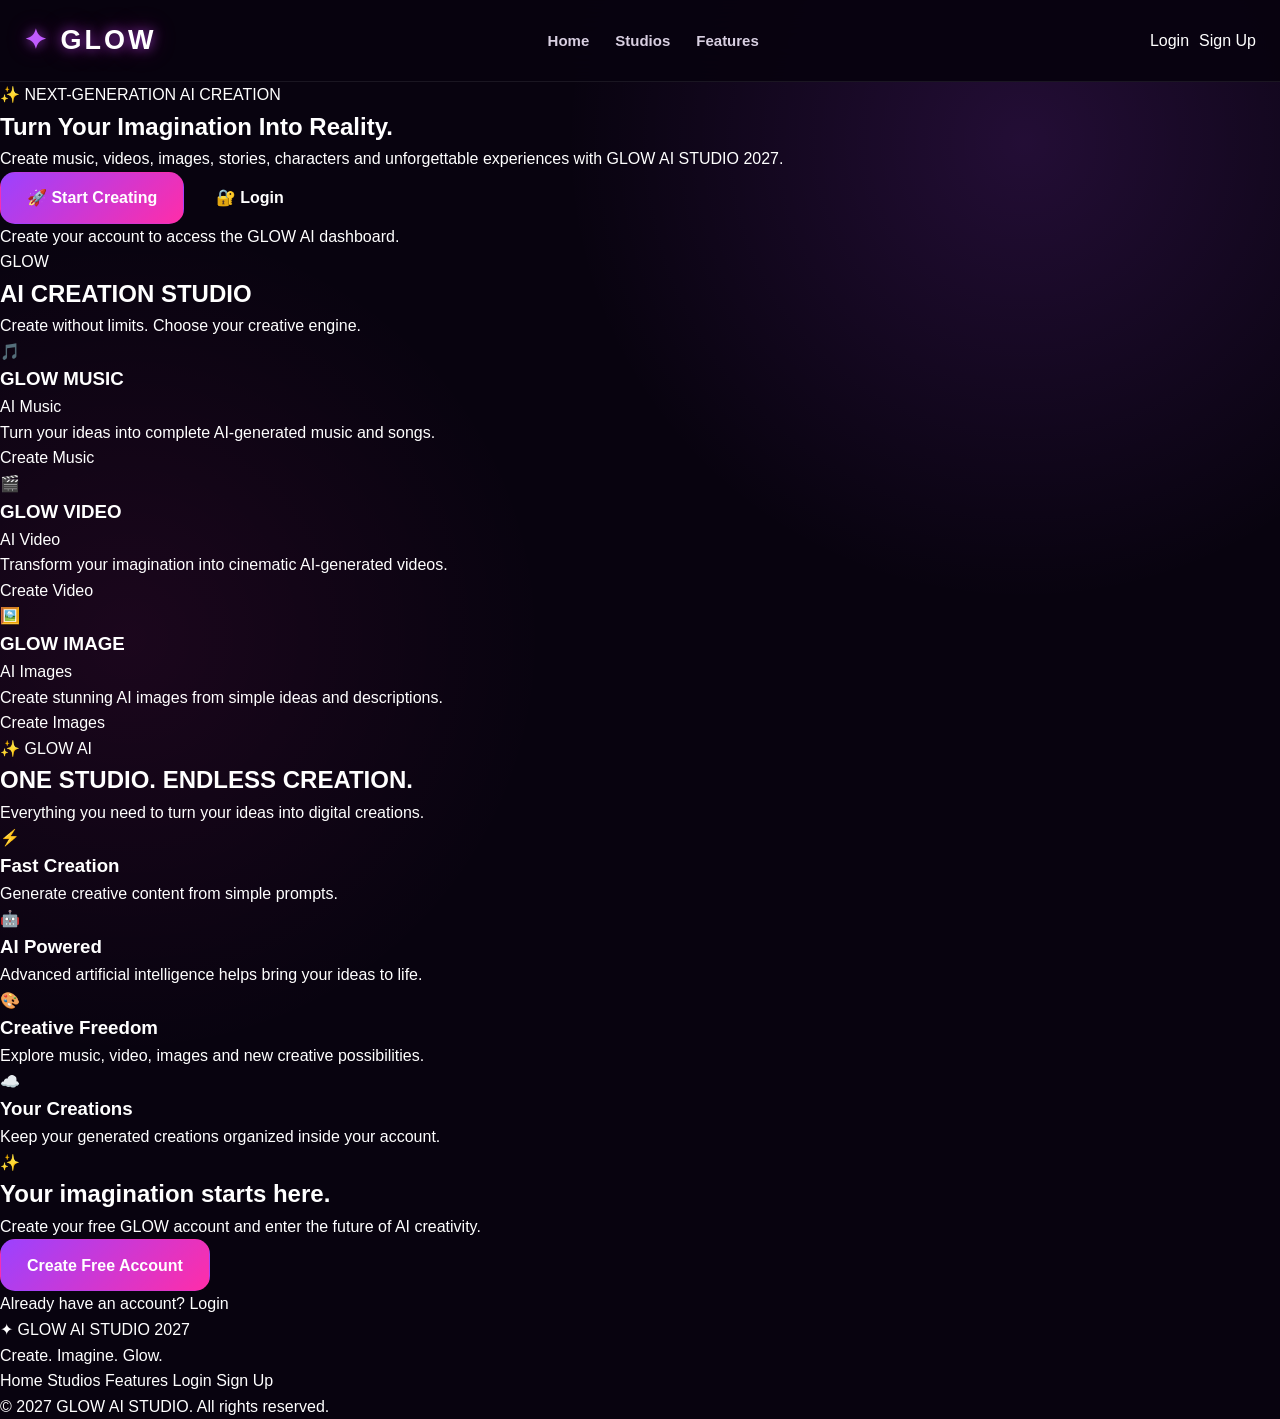
==== commit 048a12d1: "Refactor index.html for SEO and structure Updated HTML structure and improved metadata for better SE" ====
--- a/index.html
+++ b/index.html
@@ -1,573 +1,385 @@
-<!DOCTYPE html><html lang="en">
+<!DOCTYPE html>
+<html lang="en">
 <head>
     <meta charset="UTF-8">
-    <meta name="viewport" content="width=device-width, initial-scale=1.0"><title>GLOW AI STUDIO 2027 — Dashboard</title>
-
-<meta name="description" content="GLOW AI STUDIO 2027 creator dashboard.">
-
-<link rel="stylesheet" href="/dashboard.css">
-
-</head><body><header class="dashboard-header"><div class="brand">
-    <div class="brand-icon">✨</div>
-
-    <div class="brand-text">
-        <strong>GLOW</strong>
-        <small>AI STUDIO 2027</small>
-    </div>
-</div>
-
-<div class="header-right">
-
-    <div class="user-mini">
-        <div class="user-avatar" id="userAvatar">✨</div>
-
-        <div class="user-info">
-            <strong id="headerUsername">Loading...</strong>
-            <small id="headerPlan">GLOW FREE</small>
-        </div>
-    </div>
-
-    <button class="logout-btn" type="button" onclick="logoutUser()">
-        Logout
-    </button>
-
-</div>
-
-</header><main class="dashboard"><section class="welcome-section">
-
-    <div>
-
-        <div class="dashboard-badge">
-            ✨ CREATOR DASHBOARD
-        </div>
-
-        <h1>
-            Welcome,
-            <span id="welcomeUsername">Creator</span>
-        </h1>
+    <meta
+        name="viewport"
+        content="width=device-width, initial-scale=1.0"
+    >
+
+    <title>GLOW AI STUDIO 2027</title>
+
+    <meta
+        name="description"
+        content="GLOW AI STUDIO 2027 — Next-generation AI creative studio."
+    >
+
+    <link rel="stylesheet" href="/style.css">
+</head>
+
+<body>
+
+    <!-- =========================
+         HEADER
+    ========================== -->
+    <header class="topbar">
+
+        <div class="logo">
+            <span class="logo-star">✦</span>
+            <span>GLOW</span>
+        </div>
+
+        <nav class="nav-links">
+            <a href="#home">Home</a>
+            <a href="#studios">Studios</a>
+            <a href="#features">Features</a>
+        </nav>
+
+        <div class="nav-actions">
+            <a href="/login.html" class="nav-login">
+                Login
+            </a>
+
+            <a href="/signup.html" class="nav-signup">
+                Sign Up
+            </a>
+        </div>
+
+    </header>
+
+
+    <!-- =========================
+         HERO
+    ========================== -->
+    <main id="home">
+
+        <section class="hero">
+
+            <div class="hero-glow glow-one"></div>
+            <div class="hero-glow glow-two"></div>
+
+            <div class="hero-content">
+
+                <div class="hero-badge">
+                    ✨ NEXT-GENERATION AI CREATION
+                </div>
+
+                <h1>
+                    Turn Your
+                    <span>Imagination</span>
+                    Into Reality.
+                </h1>
+
+                <p>
+                    Create music, videos, images, stories,
+                    characters and unforgettable experiences
+                    with GLOW AI STUDIO 2027.
+                </p>
+
+                <div class="hero-buttons">
+
+                    <a href="/signup.html" class="primary-btn">
+                        🚀 Start Creating
+                    </a>
+
+                    <a href="/login.html" class="secondary-btn">
+                        🔐 Login
+                    </a>
+
+                </div>
+
+                <div class="hero-note">
+                    Create your account to access the GLOW AI dashboard.
+                </div>
+
+            </div>
+
+        </section>
+
+
+        <!-- =========================
+             STUDIOS
+        ========================== -->
+        <section class="studios-section" id="studios">
+
+            <div class="section-heading">
+
+                <div class="section-badge">
+                    GLOW
+                </div>
+
+                <h2>
+                    AI CREATION STUDIO
+                </h2>
+
+                <p>
+                    Create without limits.
+                    Choose your creative engine.
+                </p>
+
+            </div>
+
+
+            <div class="studio-grid">
+
+                <!-- MUSIC -->
+                <div class="studio-card music-card">
+
+                    <div class="studio-icon">
+                        🎵
+                    </div>
+
+                    <h3>
+                        GLOW MUSIC
+                    </h3>
+
+                    <span>
+                        AI Music
+                    </span>
+
+                    <p>
+                        Turn your ideas into complete
+                        AI-generated music and songs.
+                    </p>
+
+                    <a href="/signup.html" class="studio-btn">
+                        Create Music
+                    </a>
+
+                </div>
+
+
+                <!-- VIDEO -->
+                <div class="studio-card video-card">
+
+                    <div class="studio-icon">
+                        🎬
+                    </div>
+
+                    <h3>
+                        GLOW VIDEO
+                    </h3>
+
+                    <span>
+                        AI Video
+                    </span>
+
+                    <p>
+                        Transform your imagination into
+                        cinematic AI-generated videos.
+                    </p>
+
+                    <a href="/signup.html" class="studio-btn">
+                        Create Video
+                    </a>
+
+                </div>
+
+
+                <!-- IMAGE -->
+                <div class="studio-card image-card">
+
+                    <div class="studio-icon">
+                        🖼️
+                    </div>
+
+                    <h3>
+                        GLOW IMAGE
+                    </h3>
+
+                    <span>
+                        AI Images
+                    </span>
+
+                    <p>
+                        Create stunning AI images from
+                        simple ideas and descriptions.
+                    </p>
+
+                    <a href="/signup.html" class="studio-btn">
+                        Create Images
+                    </a>
+
+                </div>
+
+            </div>
+
+        </section>
+
+
+        <!-- =========================
+             FEATURES
+        ========================== -->
+        <section class="features-section" id="features">
+
+            <div class="section-heading">
+
+                <div class="section-badge">
+                    ✨ GLOW AI
+                </div>
+
+                <h2>
+                    ONE STUDIO.
+                    <span>ENDLESS CREATION.</span>
+                </h2>
+
+                <p>
+                    Everything you need to turn your ideas
+                    into digital creations.
+                </p>
+
+            </div>
+
+
+            <div class="features-grid">
+
+                <div class="feature-card">
+                    <div class="feature-icon">⚡</div>
+
+                    <h3>Fast Creation</h3>
+
+                    <p>
+                        Generate creative content from
+                        simple prompts.
+                    </p>
+                </div>
+
+
+                <div class="feature-card">
+                    <div class="feature-icon">🤖</div>
+
+                    <h3>AI Powered</h3>
+
+                    <p>
+                        Advanced artificial intelligence
+                        helps bring your ideas to life.
+                    </p>
+                </div>
+
+
+                <div class="feature-card">
+                    <div class="feature-icon">🎨</div>
+
+                    <h3>Creative Freedom</h3>
+
+                    <p>
+                        Explore music, video, images and
+                        new creative possibilities.
+                    </p>
+                </div>
+
+
+                <div class="feature-card">
+                    <div class="feature-icon">☁️</div>
+
+                    <h3>Your Creations</h3>
+
+                    <p>
+                        Keep your generated creations
+                        organized inside your account.
+                    </p>
+                </div>
+
+            </div>
+
+        </section>
+
+
+        <!-- =========================
+             FINAL CTA
+        ========================== -->
+        <section class="cta-section">
+
+            <div class="cta-box">
+
+                <div class="cta-icon">
+                    ✨
+                </div>
+
+                <h2>
+                    Your imagination starts here.
+                </h2>
+
+                <p>
+                    Create your free GLOW account and
+                    enter the future of AI creativity.
+                </p>
+
+                <a href="/signup.html" class="primary-btn">
+                    Create Free Account
+                </a>
+
+                <div class="cta-login">
+                    Already have an account?
+                    <a href="/login.html">
+                        Login
+                    </a>
+                </div>
+
+            </div>
+
+        </section>
+
+    </main>
+
+
+    <!-- =========================
+         FOOTER
+    ========================== -->
+    <footer class="footer">
+
+        <div class="footer-logo">
+            ✦ GLOW AI STUDIO 2027
+        </div>
 
         <p>
-            Your creative world is ready.
-            Choose a studio and bring your ideas to life.
+            Create. Imagine. Glow.
         </p>
 
-    </div>
-
-</section>
-
-
-<section class="account-overview">
-
-    <div class="overview-card">
-
-        <div class="overview-icon">💎</div>
-
-        <div class="overview-content">
-            <span>CURRENT PLAN</span>
-            <strong id="planName">GLOW FREE</strong>
-            <small id="planDescription">
-                Your current creative plan
-            </small>
-        </div>
-
-    </div>
-
-
-    <div class="overview-card">
-
-        <div class="overview-icon">🖼️</div>
-
-        <div class="overview-content">
-            <span>AI PICTURES</span>
-            <strong id="imageUsage">0 / 5</strong>
-            <small>generations used</small>
-        </div>
-
-    </div>
-
-
-    <div class="overview-card">
-
-        <div class="overview-icon">🎵</div>
-
-        <div class="overview-content">
-            <span>AI MUSIC</span>
-            <strong id="musicUsage">0 / 0</strong>
-            <small>generations used</small>
-        </div>
-
-    </div>
-
-
-    <div class="overview-card">
-
-        <div class="overview-icon">🎬</div>
-
-        <div class="overview-content">
-            <span>AI VIDEO</span>
-            <strong id="videoUsage">0 / 0</strong>
-            <small>generations used</small>
-        </div>
-
-    </div>
-
-</section>
-
-
-<section class="studio-section">
-
-    <div class="section-heading">
-
-        <div class="section-label">
-            GLOW CREATIVE ENGINES
-        </div>
-
-        <h2>Choose Your Studio</h2>
-
-        <p>
-            Turn your ideas into music, videos and images.
-        </p>
-
-    </div>
-
-
-    <div class="dashboard-studio-grid">
-
-        <article class="dashboard-studio-card music-studio">
-
-            <div class="studio-glow"></div>
-
-            <div class="dashboard-card-icon">🎵</div>
-
-            <div class="studio-label">GLOW MUSIC</div>
-
-            <h3>AI Music Studio</h3>
-
-            <p>
-                Create original songs, vocals,
-                lyrics and professional AI music.
-            </p>
-
-            <div class="studio-features">
-                <span>✓ Original music</span>
-                <span>✓ Vocals & lyrics</span>
-                <span>✓ Afrobeat</span>
-                <span>✓ Amapiano</span>
-            </div>
-
-            <button
-                class="studio-action"
-                type="button"
-                onclick="openStudio('music')"
-            >
-                🎵 Create Music
-            </button>
-
-        </article>
-
-
-        <article class="dashboard-studio-card video-studio">
-
-            <div class="studio-glow"></div>
-
-            <div class="dashboard-card-icon">🎬</div>
-
-            <div class="studio-label">GLOW VIDEO</div>
-
-            <h3>AI Video Studio</h3>
-
-            <p>
-                Turn your stories and ideas into
-                cinematic AI-generated videos.
-            </p>
-
-            <div class="studio-features">
-                <span>✓ Cinematic scenes</span>
-                <span>✓ AI characters</span>
-                <span>✓ Music videos</span>
-                <span>✓ Story videos</span>
-            </div>
-
-            <button
-                class="studio-action"
-                type="button"
-                onclick="openStudio('video')"
-            >
-                🎬 Create Video
-            </button>
-
-        </article>
-
-
-        <article class="dashboard-studio-card image-studio">
-
-            <div class="studio-glow"></div>
-
-            <div class="dashboard-card-icon">🖼️</div>
-
-            <div class="studio-label">GLOW IMAGE</div>
-
-            <h3>AI Picture Studio</h3>
-
-            <p>
-                Generate beautiful AI pictures
-                from simple ideas and prompts.
-            </p>
-
-            <div class="studio-features">
-                <span>✓ AI image generation</span>
-                <span>✓ Creative artwork</span>
-                <span>✓ Portraits</span>
-                <span>✓ Cinematic images</span>
-            </div>
-
-            <button
-                class="studio-action"
-                type="button"
-                onclick="openStudio('image')"
-            >
-                🖼️ Create Image
-            </button>
-
-        </article>
-
-    </div>
-
-</section>
-
-
-<section class="creations-section">
-
-    <div class="section-heading creations-heading">
-
-        <div>
-            <div class="section-label">
-                YOUR CREATIVE LIBRARY
-            </div>
-
-            <h2>My Creations</h2>
-
-            <p>
-                Your generated music, videos and images.
-            </p>
-        </div>
-
-        <button
-            class="refresh-btn"
-            type="button"
-            onclick="loadCreations()"
-        >
-            ↻ Refresh
-        </button>
-
-    </div>
-
-    <div class="creations-grid" id="creationsList">
-
-        <div class="empty-creations">
-
-            <div class="empty-icon">✨</div>
-
-            <h3>Your creative library is empty</h3>
-
-            <p>
-                Create your first AI masterpiece
-                and it will appear here.
-            </p>
-
-        </div>
-
-    </div>
-
-</section>
-
-
-<section class="profile-section">
-
-    <div class="section-heading">
-
-        <div class="section-label">YOUR ACCOUNT</div>
-
-        <h2>Account & Profile</h2>
-
-    </div>
-
-
-    <div class="profile-card">
-
-        <div class="profile-avatar" id="profileAvatar">
-            ✨
-        </div>
-
-        <div class="profile-details">
-
-            <h3 id="profileUsername">Loading...</h3>
-
-            <p id="profileEmail">Loading...</p>
-
-            <span class="profile-plan" id="profilePlan">
-                GLOW FREE
-            </span>
-
-        </div>
-
-        <button
-            class="profile-btn"
-            type="button"
-            onclick="openAccount()"
-        >
-            Manage Account
-        </button>
-
-    </div>
-
-</section>
-
-</main><div class="modal" id="studioModal"><div class="modal-box">
-
-    <button
-        class="close-btn"
-        type="button"
-        onclick="closeModal('studioModal')"
-    >
-        ×
-    </button>
-
-    <div id="studioModalTitle"></div>
-
-    <div id="studioModalContent"></div>
-
-</div>
-
-</div><div class="modal" id="accountModal"><div class="modal-box">
-
-    <button
-        class="close-btn"
-        type="button"
-        onclick="closeModal('accountModal')"
-    >
-        ×
-    </button>
-
-    <div id="accountModalContent">
-
-        <div class="studio-modal-header">
-
-            <div class="studio-modal-badge">
-                GLOW ACCOUNT
-            </div>
-
-            <h2>Account</h2>
-
-            <p>
-                Manage your GLOW account and profile.
-            </p>
-
-        </div>
-
-    </div>
-
-</div>
-
-</div><footer><div class="footer-logo">
-    ✨ GLOW AI STUDIO 2027
-</div>
-
-<p>Create. Imagine. Glow.</p>
-
-<small>
-    © 2027 GLOW AI STUDIO. All rights reserved.
-</small>
-
-</footer><script src="/app.js"></script><script>
-
-let dashboardReady = false;
-
-
-/* =====================================================
-   LOAD USER
-===================================================== */
-
-async function loadDashboardData() {
-
-    try {
-
-        const response = await fetch(
-            "/api/auth/me",
-            {
-                method: "GET",
-                credentials: "include",
-                cache: "no-store"
-            }
-        );
-
-        const data = await response.json();
-
-        /*
-         * IMPORTANT:
-         * Never redirect to home because of a temporary
-         * JavaScript/API problem.
-         */
-
-        if (!response.ok || !data.authenticated) {
-
-            console.warn(
-                "Dashboard authentication failed.",
-                data
-            );
-
-            window.location.replace("/login.html");
-
-            return;
-        }
-
-
-        const user = data.user || {};
-        const usage = data.usage || {};
-
-        const username =
-            user.profile_name ||
-            user.username ||
-            "Creator";
-
-
-        document.getElementById(
-            "welcomeUsername"
-        ).textContent = username;
-
-
-        document.getElementById(
-            "headerUsername"
-        ).textContent =
-            user.username || username;
-
-
-        document.getElementById(
-            "profileUsername"
-        ).textContent = username;
-
-
-        document.getElementById(
-            "profileEmail"
-        ).textContent =
-            user.email || "";
-
-
-        const plan =
-            usage.plan ||
-            user.plan ||
-            "free";
-
-
-        const planUpper =
-            plan.toUpperCase();
-
-
-        document.getElementById(
-            "headerPlan"
-        ).textContent =
-            "GLOW " + planUpper;
-
-
-        document.getElementById(
-            "planName"
-        ).textContent =
-            "GLOW " + planUpper;
-
-
-        document.getElementById(
-            "profilePlan"
-        ).textContent =
-            "GLOW " + planUpper;
-
-
-        const image =
-            usage.image || {};
-
-        const music =
-            usage.music || {};
-
-        const video =
-            usage.video || {};
-
-
-        document.getElementById(
-            "imageUsage"
-        ).textContent =
-            `${image.used || 0} / ${image.limit || 0}`;
-
-
-        document.getElementById(
-            "musicUsage"
-        ).textContent =
-            `${music.used || 0} / ${music.limit || 0}`;
-
-
-        document.getElementById(
-            "videoUsage"
-        ).textContent =
-            `${video.used || 0} / ${video.limit || 0}`;
-
-
-        if (user.profile_photo) {
-
-            const photo =
-                document.createElement("img");
-
-            photo.src = user.profile_photo;
-            photo.alt = "Profile";
-
-            document.getElementById(
-                "userAvatar"
-            ).replaceChildren(photo);
-
-
-            const photo2 =
-                document.createElement("img");
-
-            photo2.src = user.profile_photo;
-            photo2.alt = "Profile";
-
-            document.getElementById(
-                "profileAvatar"
-            ).replaceChildren(photo2);
-
-        }
-
-
-        dashboardReady = true;
-
-
-        if (
-            typeof loadCreations === "function"
-        ) {
-            loadCreations();
-        }
-
-    } catch (error) {
-
-        console.error(
-            "Dashboard error:",
-            error
-        );
-
-        /*
-         * Do NOT send the user home.
-         * Send them to login only when the session
-         * genuinely cannot be verified.
-         */
-
-        window.location.replace(
-            "/login.html"
-        );
-    }
-}
-
-
-document.addEventListener(
-    "DOMContentLoaded",
-    loadDashboardData
-);
-
-</script></body>
+        <div class="footer-links">
+            <a href="#home">Home</a>
+            <a href="#studios">Studios</a>
+            <a href="#features">Features</a>
+            <a href="/login.html">Login</a>
+            <a href="/signup.html">Sign Up</a>
+        </div>
+
+        <div class="copyright">
+            © 2027 GLOW AI STUDIO. All rights reserved.
+        </div>
+
+    </footer>
+
+
+    <!-- =========================
+         JAVASCRIPT
+    ========================== -->
+    <script>
+        // Keep the landing page simple.
+        // Authentication happens through login.html
+        // and signup.html before dashboard access.
+
+        document.querySelectorAll('a[href^="#"]').forEach(link => {
+
+            link.addEventListener("click", function(event) {
+
+                const target = document.querySelector(
+                    this.getAttribute("href")
+                );
+
+                if (target) {
+                    event.preventDefault();
+
+                    target.scrollIntoView({
+                        behavior: "smooth",
+                        block: "start"
+                    });
+                }
+
+            });
+
+        });
+    </script>
+
+</body>
     </html>
--- a/style.css
+++ b/style.css
@@ -0,0 +1,157 @@
+/* =========================================================
+   GLOW AI STUDIO 2027
+   CLEAN + ORDERED RESPONSIVE DESIGN
+   ========================================================= */
+
+* {
+    margin: 0;
+    padding: 0;
+    box-sizing: border-box;
+}
+
+html {
+    scroll-behavior: smooth;
+    width: 100%;
+    overflow-x: hidden;
+}
+
+body {
+    width: 100%;
+    min-height: 100vh;
+    overflow-x: hidden;
+    background:
+        radial-gradient(circle at 80% 10%, rgba(177, 68, 255, 0.16), transparent 28%),
+        radial-gradient(circle at 10% 45%, rgba(255, 48, 190, 0.08), transparent 30%),
+        #08030f;
+    color: #ffffff;
+    font-family: Arial, Helvetica, sans-serif;
+    line-height: 1.6;
+}
+
+/* =========================================================
+   GLOBAL
+   ========================================================= */
+
+img,
+video,
+canvas {
+    max-width: 100%;
+    height: auto;
+}
+
+a {
+    color: inherit;
+    text-decoration: none;
+}
+
+button,
+input,
+select,
+textarea {
+    font: inherit;
+}
+
+button {
+    cursor: pointer;
+}
+
+.container {
+    width: min(1180px, calc(100% - 40px));
+    margin: 0 auto;
+}
+
+/* =========================================================
+   HEADER
+   ========================================================= */
+
+.topbar {
+    width: 100%;
+    min-height: 82px;
+    padding: 16px 24px;
+    background: rgba(8, 3, 15, 0.94);
+    border-bottom: 1px solid rgba(255, 255, 255, 0.08);
+    display: flex;
+    align-items: center;
+    justify-content: space-between;
+    gap: 24px;
+    position: sticky;
+    top: 0;
+    z-index: 1000;
+    backdrop-filter: blur(18px);
+}
+
+.logo {
+    flex-shrink: 0;
+    font-size: 27px;
+    font-weight: 900;
+    letter-spacing: 3px;
+    color: #ffffff;
+    text-shadow:
+        0 0 12px rgba(190, 75, 255, 0.7),
+        0 0 25px rgba(255, 44, 195, 0.35);
+}
+
+.logo::first-letter {
+    color: #c05cff;
+}
+
+nav {
+    display: flex;
+    align-items: center;
+    justify-content: center;
+    gap: 26px;
+    flex: 1;
+    min-width: 0;
+}
+
+nav a {
+    color: #d8cfe1;
+    font-size: 15px;
+    font-weight: 700;
+    white-space: nowrap;
+    transition: 0.25s ease;
+}
+
+nav a:hover {
+    color: #ffffff;
+    text-shadow: 0 0 12px #c94dff;
+}
+
+.nav-actions {
+    display: flex;
+    align-items: center;
+    gap: 10px;
+    flex-shrink: 0;
+}
+
+/* =========================================================
+   BUTTONS
+   ========================================================= */
+
+.btn,
+.primary-btn,
+.secondary-btn {
+    min-height: 52px;
+    padding: 0 26px;
+    border-radius: 15px;
+    border: 1px solid transparent;
+    display: inline-flex;
+    align-items: center;
+    justify-content: center;
+    text-align: center;
+    font-weight: 800;
+    transition:
+        transform 0.2s ease,
+        box-shadow 0.2s ease,
+        background 0.2s ease;
+}
+
+.btn:hover,
+.primary-btn:hover,
+.secondary-btn:hover {
+    transform: translateY(-2px);
+}
+
+.primary-btn,
+.btn-primary {
+    background: linear-gradient(135deg, #9b42ff, #ff2da9
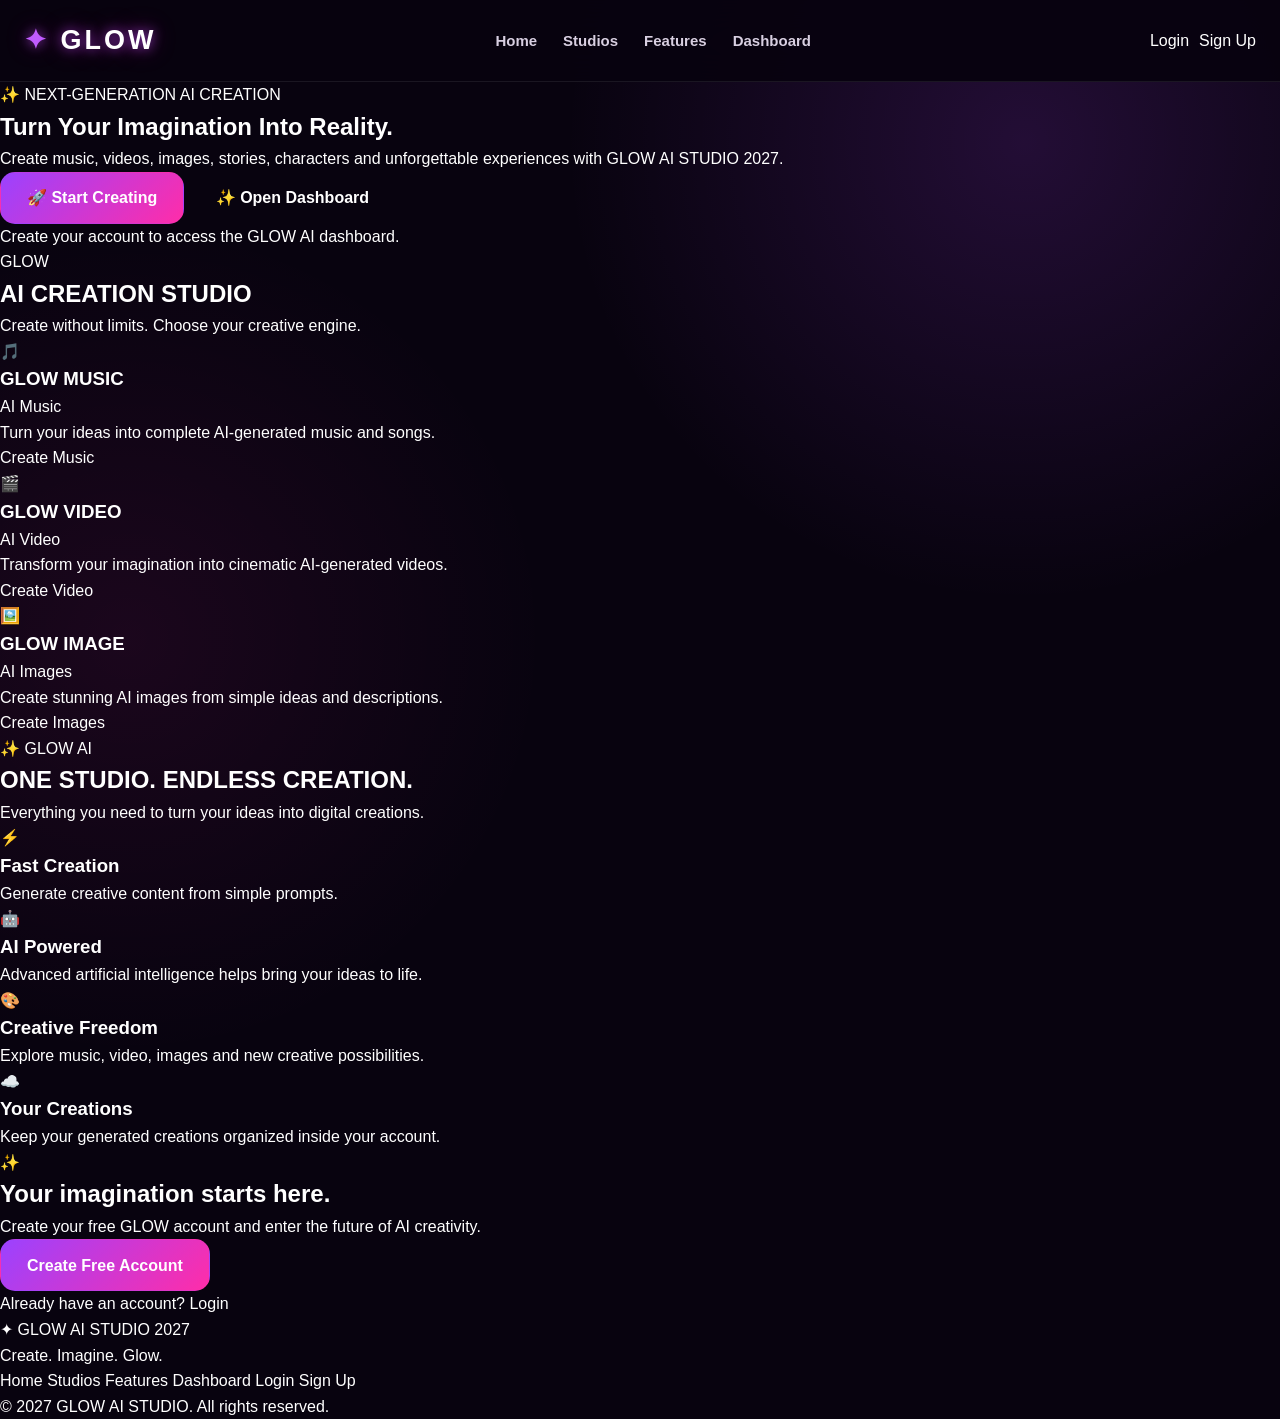
==== commit d265adf6: "Update index.html" ====
--- a/index.html
+++ b/index.html
@@ -1,385 +1,516 @@
-<!DOCTYPE html>
-<html lang="en">
-<head>
-    <meta charset="UTF-8">
-    <meta
-        name="viewport"
-        content="width=device-width, initial-scale=1.0"
+<!DOCTYPE html><html lang="en"><head>
+    <meta charset="UTF-8"><meta
+    name="viewport"
+    content="width=device-width, initial-scale=1.0"
+>
+
+<title>GLOW AI STUDIO 2027</title>
+
+<meta
+    name="description"
+    content="GLOW AI STUDIO 2027 — Next-generation AI creative studio."
+>
+
+<link rel="stylesheet" href="/style.css">
+
+</head><body><!-- =========================
+     HEADER
+========================== -->
+<header class="topbar">
+
+    <div class="logo">
+        <span class="logo-star">✦</span>
+        <span>GLOW</span>
+    </div>
+
+    <nav class="nav-links">
+        <a href="#home">Home</a>
+        <a href="#studios">Studios</a>
+        <a href="#features">Features</a>
+
+        <!-- DASHBOARD -->
+        <a href="/dashboard.html" class="nav-dashboard">
+            Dashboard
+        </a>
+    </nav>
+
+    <div class="nav-actions">
+
+        <a href="/login.html" class="nav-login">
+            Login
+        </a>
+
+        <a href="/signup.html" class="nav-signup">
+            Sign Up
+        </a>
+
+    </div>
+
+</header>
+
+
+<!-- =========================
+     HERO
+========================== -->
+<main id="home">
+
+    <section class="hero">
+
+        <div class="hero-glow glow-one"></div>
+        <div class="hero-glow glow-two"></div>
+
+        <div class="hero-content">
+
+            <div class="hero-badge">
+                ✨ NEXT-GENERATION AI CREATION
+            </div>
+
+            <h1>
+                Turn Your
+                <span>Imagination</span>
+                Into Reality.
+            </h1>
+
+            <p>
+                Create music, videos, images, stories,
+                characters and unforgettable experiences
+                with GLOW AI STUDIO 2027.
+            </p>
+
+            <div class="hero-buttons">
+
+                <a
+                    href="/signup.html"
+                    class="primary-btn"
+                >
+                    🚀 Start Creating
+                </a>
+
+                <a
+                    href="/dashboard.html"
+                    class="secondary-btn"
+                >
+                    ✨ Open Dashboard
+                </a>
+
+            </div>
+
+            <div class="hero-note">
+                Create your account to access the GLOW AI dashboard.
+            </div>
+
+        </div>
+
+    </section>
+
+
+    <!-- =========================
+         STUDIOS
+    ========================== -->
+    <section
+        class="studios-section"
+        id="studios"
     >
 
-    <title>GLOW AI STUDIO 2027</title>
-
-    <meta
-        name="description"
-        content="GLOW AI STUDIO 2027 — Next-generation AI creative studio."
+        <div class="section-heading">
+
+            <div class="section-badge">
+                GLOW
+            </div>
+
+            <h2>
+                AI CREATION STUDIO
+            </h2>
+
+            <p>
+                Create without limits.
+                Choose your creative engine.
+            </p>
+
+        </div>
+
+
+        <div class="studio-grid">
+
+            <!-- MUSIC -->
+            <div class="studio-card music-card">
+
+                <div class="studio-icon">
+                    🎵
+                </div>
+
+                <h3>
+                    GLOW MUSIC
+                </h3>
+
+                <span>
+                    AI Music
+                </span>
+
+                <p>
+                    Turn your ideas into complete
+                    AI-generated music and songs.
+                </p>
+
+                <a
+                    href="/signup.html"
+                    class="studio-btn"
+                >
+                    Create Music
+                </a>
+
+            </div>
+
+
+            <!-- VIDEO -->
+            <div class="studio-card video-card">
+
+                <div class="studio-icon">
+                    🎬
+                </div>
+
+                <h3>
+                    GLOW VIDEO
+                </h3>
+
+                <span>
+                    AI Video
+                </span>
+
+                <p>
+                    Transform your imagination into
+                    cinematic AI-generated videos.
+                </p>
+
+                <a
+                    href="/signup.html"
+                    class="studio-btn"
+                >
+                    Create Video
+                </a>
+
+            </div>
+
+
+            <!-- IMAGE -->
+            <div class="studio-card image-card">
+
+                <div class="studio-icon">
+                    🖼️
+                </div>
+
+                <h3>
+                    GLOW IMAGE
+                </h3>
+
+                <span>
+                    AI Images
+                </span>
+
+                <p>
+                    Create stunning AI images from
+                    simple ideas and descriptions.
+                </p>
+
+                <a
+                    href="/signup.html"
+                    class="studio-btn"
+                >
+                    Create Images
+                </a>
+
+            </div>
+
+        </div>
+
+    </section>
+
+
+    <!-- =========================
+         FEATURES
+    ========================== -->
+    <section
+        class="features-section"
+        id="features"
     >
 
-    <link rel="stylesheet" href="/style.css">
-</head>
-
-<body>
+        <div class="section-heading">
+
+            <div class="section-badge">
+                ✨ GLOW AI
+            </div>
+
+            <h2>
+                ONE STUDIO.
+                <span>ENDLESS CREATION.</span>
+            </h2>
+
+            <p>
+                Everything you need to turn your ideas
+                into digital creations.
+            </p>
+
+        </div>
+
+
+        <div class="features-grid">
+
+            <div class="feature-card">
+
+                <div class="feature-icon">
+                    ⚡
+                </div>
+
+                <h3>
+                    Fast Creation
+                </h3>
+
+                <p>
+                    Generate creative content from
+                    simple prompts.
+                </p>
+
+            </div>
+
+
+            <div class="feature-card">
+
+                <div class="feature-icon">
+                    🤖
+                </div>
+
+                <h3>
+                    AI Powered
+                </h3>
+
+                <p>
+                    Advanced artificial intelligence
+                    helps bring your ideas to life.
+                </p>
+
+            </div>
+
+
+            <div class="feature-card">
+
+                <div class="feature-icon">
+                    🎨
+                </div>
+
+                <h3>
+                    Creative Freedom
+                </h3>
+
+                <p>
+                    Explore music, video, images and
+                    new creative possibilities.
+                </p>
+
+            </div>
+
+
+            <div class="feature-card">
+
+                <div class="feature-icon">
+                    ☁️
+                </div>
+
+                <h3>
+                    Your Creations
+                </h3>
+
+                <p>
+                    Keep your generated creations
+                    organized inside your account.
+                </p>
+
+            </div>
+
+        </div>
+
+    </section>
+
 
     <!-- =========================
-         HEADER
+         FINAL CTA
     ========================== -->
-    <header class="topbar">
-
-        <div class="logo">
-            <span class="logo-star">✦</span>
-            <span>GLOW</span>
+    <section class="cta-section">
+
+        <div class="cta-box">
+
+            <div class="cta-icon">
+                ✨
+            </div>
+
+            <h2>
+                Your imagination starts here.
+            </h2>
+
+            <p>
+                Create your free GLOW account and
+                enter the future of AI creativity.
+            </p>
+
+            <a
+                href="/signup.html"
+                class="primary-btn"
+            >
+                Create Free Account
+            </a>
+
+            <div class="cta-login">
+
+                Already have an account?
+
+                <a href="/login.html">
+                    Login
+                </a>
+
+            </div>
+
         </div>
 
-        <nav class="nav-links">
-            <a href="#home">Home</a>
-            <a href="#studios">Studios</a>
-            <a href="#features">Features</a>
-        </nav>
-
-        <div class="nav-actions">
-            <a href="/login.html" class="nav-login">
-                Login
-            </a>
-
-            <a href="/signup.html" class="nav-signup">
-                Sign Up
-            </a>
-        </div>
-
-    </header>
-
-
-    <!-- =========================
-         HERO
-    ========================== -->
-    <main id="home">
-
-        <section class="hero">
-
-            <div class="hero-glow glow-one"></div>
-            <div class="hero-glow glow-two"></div>
-
-            <div class="hero-content">
-
-                <div class="hero-badge">
-                    ✨ NEXT-GENERATION AI CREATION
-                </div>
-
-                <h1>
-                    Turn Your
-                    <span>Imagination</span>
-                    Into Reality.
-                </h1>
-
-                <p>
-                    Create music, videos, images, stories,
-                    characters and unforgettable experiences
-                    with GLOW AI STUDIO 2027.
-                </p>
-
-                <div class="hero-buttons">
-
-                    <a href="/signup.html" class="primary-btn">
-                        🚀 Start Creating
-                    </a>
-
-                    <a href="/login.html" class="secondary-btn">
-                        🔐 Login
-                    </a>
-
-                </div>
-
-                <div class="hero-note">
-                    Create your account to access the GLOW AI dashboard.
-                </div>
-
-            </div>
-
-        </section>
-
-
-        <!-- =========================
-             STUDIOS
-        ========================== -->
-        <section class="studios-section" id="studios">
-
-            <div class="section-heading">
-
-                <div class="section-badge">
-                    GLOW
-                </div>
-
-                <h2>
-                    AI CREATION STUDIO
-                </h2>
-
-                <p>
-                    Create without limits.
-                    Choose your creative engine.
-                </p>
-
-            </div>
-
-
-            <div class="studio-grid">
-
-                <!-- MUSIC -->
-                <div class="studio-card music-card">
-
-                    <div class="studio-icon">
-                        🎵
-                    </div>
-
-                    <h3>
-                        GLOW MUSIC
-                    </h3>
-
-                    <span>
-                        AI Music
-                    </span>
-
-                    <p>
-                        Turn your ideas into complete
-                        AI-generated music and songs.
-                    </p>
-
-                    <a href="/signup.html" class="studio-btn">
-                        Create Music
-                    </a>
-
-                </div>
-
-
-                <!-- VIDEO -->
-                <div class="studio-card video-card">
-
-                    <div class="studio-icon">
-                        🎬
-                    </div>
-
-                    <h3>
-                        GLOW VIDEO
-                    </h3>
-
-                    <span>
-                        AI Video
-                    </span>
-
-                    <p>
-                        Transform your imagination into
-                        cinematic AI-generated videos.
-                    </p>
-
-                    <a href="/signup.html" class="studio-btn">
-                        Create Video
-                    </a>
-
-                </div>
-
-
-                <!-- IMAGE -->
-                <div class="studio-card image-card">
-
-                    <div class="studio-icon">
-                        🖼️
-                    </div>
-
-                    <h3>
-                        GLOW IMAGE
-                    </h3>
-
-                    <span>
-                        AI Images
-                    </span>
-
-                    <p>
-                        Create stunning AI images from
-                        simple ideas and descriptions.
-                    </p>
-
-                    <a href="/signup.html" class="studio-btn">
-                        Create Images
-                    </a>
-
-                </div>
-
-            </div>
-
-        </section>
-
-
-        <!-- =========================
-             FEATURES
-        ========================== -->
-        <section class="features-section" id="features">
-
-            <div class="section-heading">
-
-                <div class="section-badge">
-                    ✨ GLOW AI
-                </div>
-
-                <h2>
-                    ONE STUDIO.
-                    <span>ENDLESS CREATION.</span>
-                </h2>
-
-                <p>
-                    Everything you need to turn your ideas
-                    into digital creations.
-                </p>
-
-            </div>
-
-
-            <div class="features-grid">
-
-                <div class="feature-card">
-                    <div class="feature-icon">⚡</div>
-
-                    <h3>Fast Creation</h3>
-
-                    <p>
-                        Generate creative content from
-                        simple prompts.
-                    </p>
-                </div>
-
-
-                <div class="feature-card">
-                    <div class="feature-icon">🤖</div>
-
-                    <h3>AI Powered</h3>
-
-                    <p>
-                        Advanced artificial intelligence
-                        helps bring your ideas to life.
-                    </p>
-                </div>
-
-
-                <div class="feature-card">
-                    <div class="feature-icon">🎨</div>
-
-                    <h3>Creative Freedom</h3>
-
-                    <p>
-                        Explore music, video, images and
-                        new creative possibilities.
-                    </p>
-                </div>
-
-
-                <div class="feature-card">
-                    <div class="feature-icon">☁️</div>
-
-                    <h3>Your Creations</h3>
-
-                    <p>
-                        Keep your generated creations
-                        organized inside your account.
-                    </p>
-                </div>
-
-            </div>
-
-        </section>
-
-
-        <!-- =========================
-             FINAL CTA
-        ========================== -->
-        <section class="cta-section">
-
-            <div class="cta-box">
-
-                <div class="cta-icon">
-                    ✨
-                </div>
-
-                <h2>
-                    Your imagination starts here.
-                </h2>
-
-                <p>
-                    Create your free GLOW account and
-                    enter the future of AI creativity.
-                </p>
-
-                <a href="/signup.html" class="primary-btn">
-                    Create Free Account
-                </a>
-
-                <div class="cta-login">
-                    Already have an account?
-                    <a href="/login.html">
-                        Login
-                    </a>
-                </div>
-
-            </div>
-
-        </section>
-
-    </main>
-
-
-    <!-- =========================
-         FOOTER
-    ========================== -->
-    <footer class="footer">
-
-        <div class="footer-logo">
-            ✦ GLOW AI STUDIO 2027
-        </div>
-
-        <p>
-            Create. Imagine. Glow.
-        </p>
-
-        <div class="footer-links">
-            <a href="#home">Home</a>
-            <a href="#studios">Studios</a>
-            <a href="#features">Features</a>
-            <a href="/login.html">Login</a>
-            <a href="/signup.html">Sign Up</a>
-        </div>
-
-        <div class="copyright">
-            © 2027 GLOW AI STUDIO. All rights reserved.
-        </div>
-
-    </footer>
-
-
-    <!-- =========================
-         JAVASCRIPT
-    ========================== -->
-    <script>
-        // Keep the landing page simple.
-        // Authentication happens through login.html
-        // and signup.html before dashboard access.
-
-        document.querySelectorAll('a[href^="#"]').forEach(link => {
-
-            link.addEventListener("click", function(event) {
-
-                const target = document.querySelector(
-                    this.getAttribute("href")
-                );
-
-                if (target) {
+    </section>
+
+</main>
+
+
+<!-- =========================
+     FOOTER
+========================== -->
+<footer class="footer">
+
+    <div class="footer-logo">
+        ✦ GLOW AI STUDIO 2027
+    </div>
+
+    <p>
+        Create. Imagine. Glow.
+    </p>
+
+    <div class="footer-links">
+
+        <a href="#home">
+            Home
+        </a>
+
+        <a href="#studios">
+            Studios
+        </a>
+
+        <a href="#features">
+            Features
+        </a>
+
+        <a href="/dashboard.html">
+            Dashboard
+        </a>
+
+        <a href="/login.html">
+            Login
+        </a>
+
+        <a href="/signup.html">
+            Sign Up
+        </a>
+
+    </div>
+
+    <div class="copyright">
+        © 2027 GLOW AI STUDIO. All rights reserved.
+    </div>
+
+</footer>
+
+
+<!-- =========================
+     JAVASCRIPT
+========================== -->
+<script>
+
+    /* Smooth scrolling */
+
+    document
+        .querySelectorAll('a[href^="#"]')
+        .forEach(link => {
+
+            link.addEventListener(
+                "click",
+                function(event) {
+
+                    const target =
+                        document.querySelector(
+                            this.getAttribute("href")
+                        );
+
+                    if (target) {
+
+                        event.preventDefault();
+
+                        target.scrollIntoView({
+                            behavior: "smooth",
+                            block: "start"
+                        });
+
+                    }
+
+                }
+            );
+
+        });
+
+
+    /* =========================
+       DASHBOARD ACCESS
+    ========================== */
+
+    document
+        .querySelectorAll(
+            'a[href="/dashboard.html"]'
+        )
+        .forEach(button => {
+
+            button.addEventListener(
+                "click",
+                async function(event) {
+
                     event.preventDefault();
 
-                    target.scrollIntoView({
-                        behavior: "smooth",
-                        block: "start"
-                    });
+                    try {
+
+                        const response =
+                            await fetch(
+                                "/api/auth/me",
+                                {
+                                    method: "GET",
+                                    credentials: "include"
+                                }
+                            );
+
+                        if (response.ok) {
+
+                            window.location.href =
+                                "/dashboard.html";
+
+                        } else {
+
+                            window.location.href =
+                                "/login.html";
+
+                        }
+
+                    } catch (error) {
+
+                        window.location.href =
+                            "/login.html";
+
+                    }
+
                 }
-
-            });
+            );
 
         });
-    </script>
-
-</body>
-    </html>
+
+</script>
+
+</body></html>
